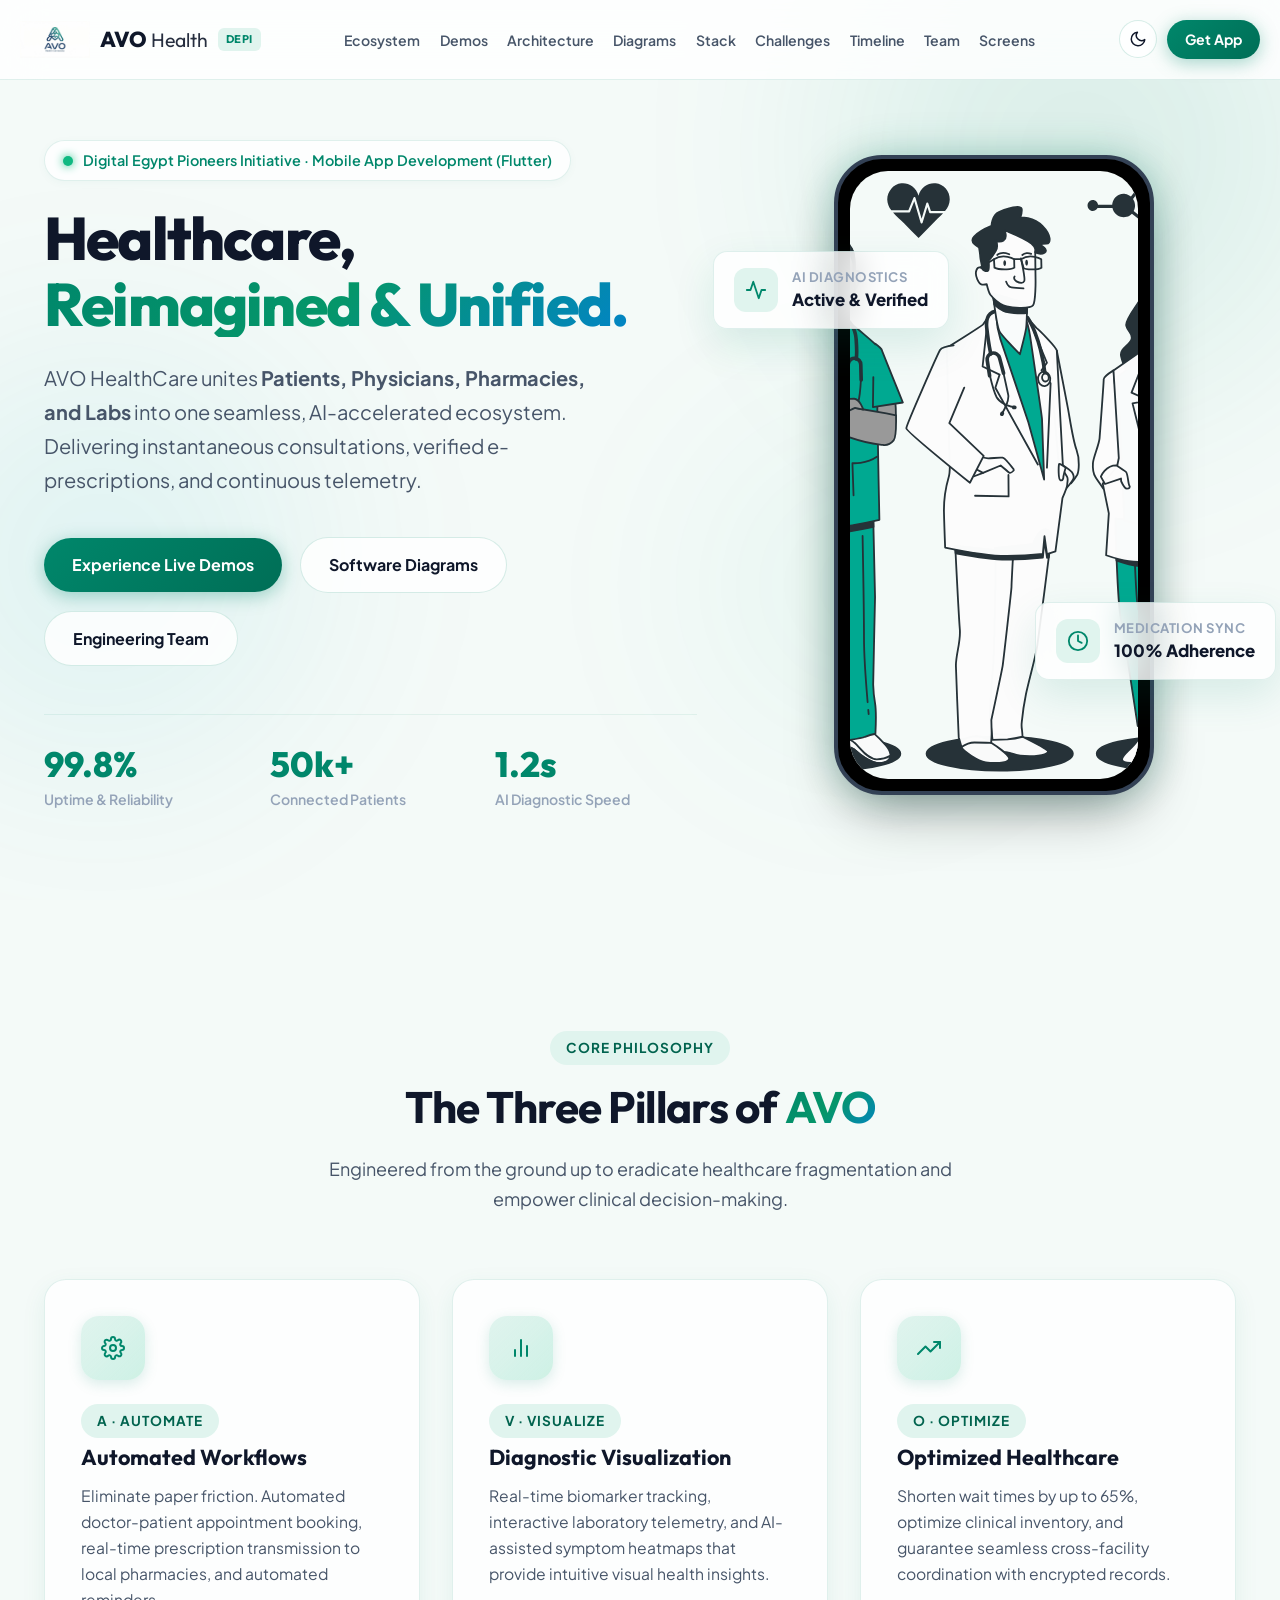
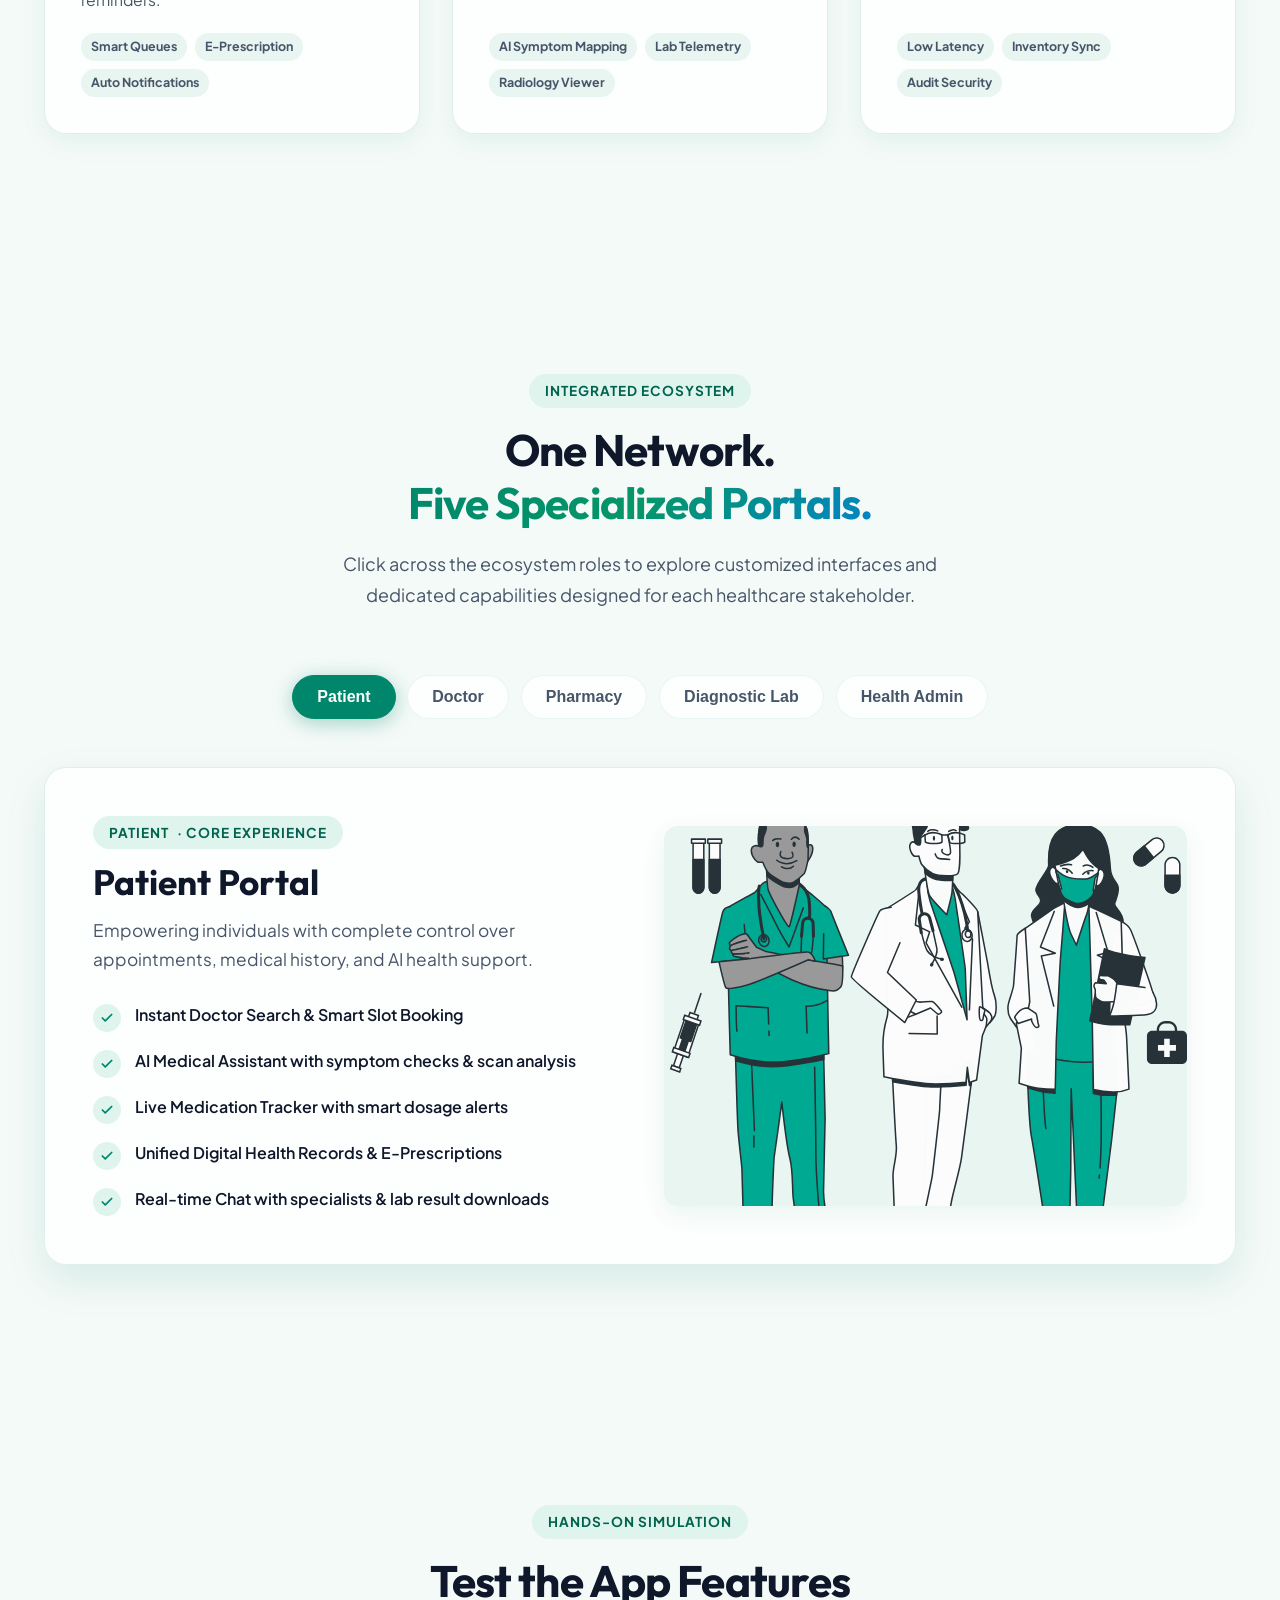
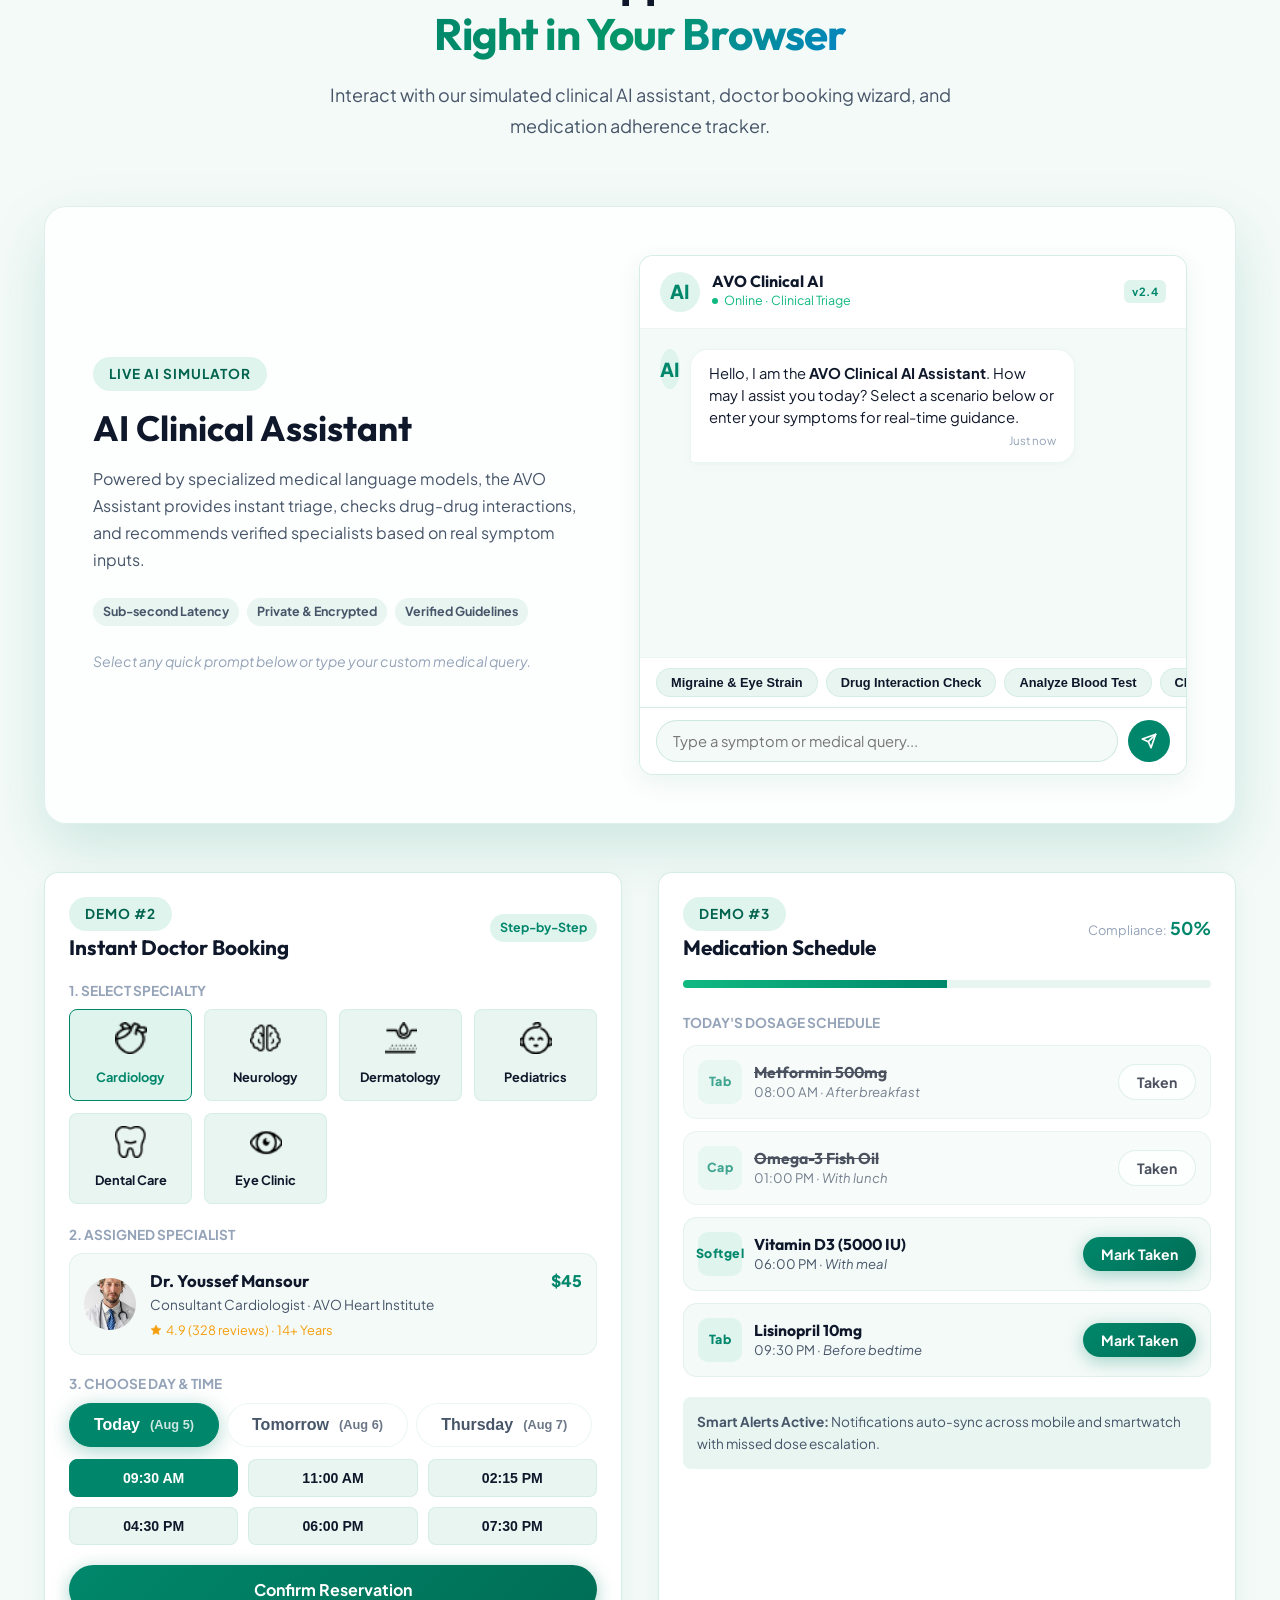
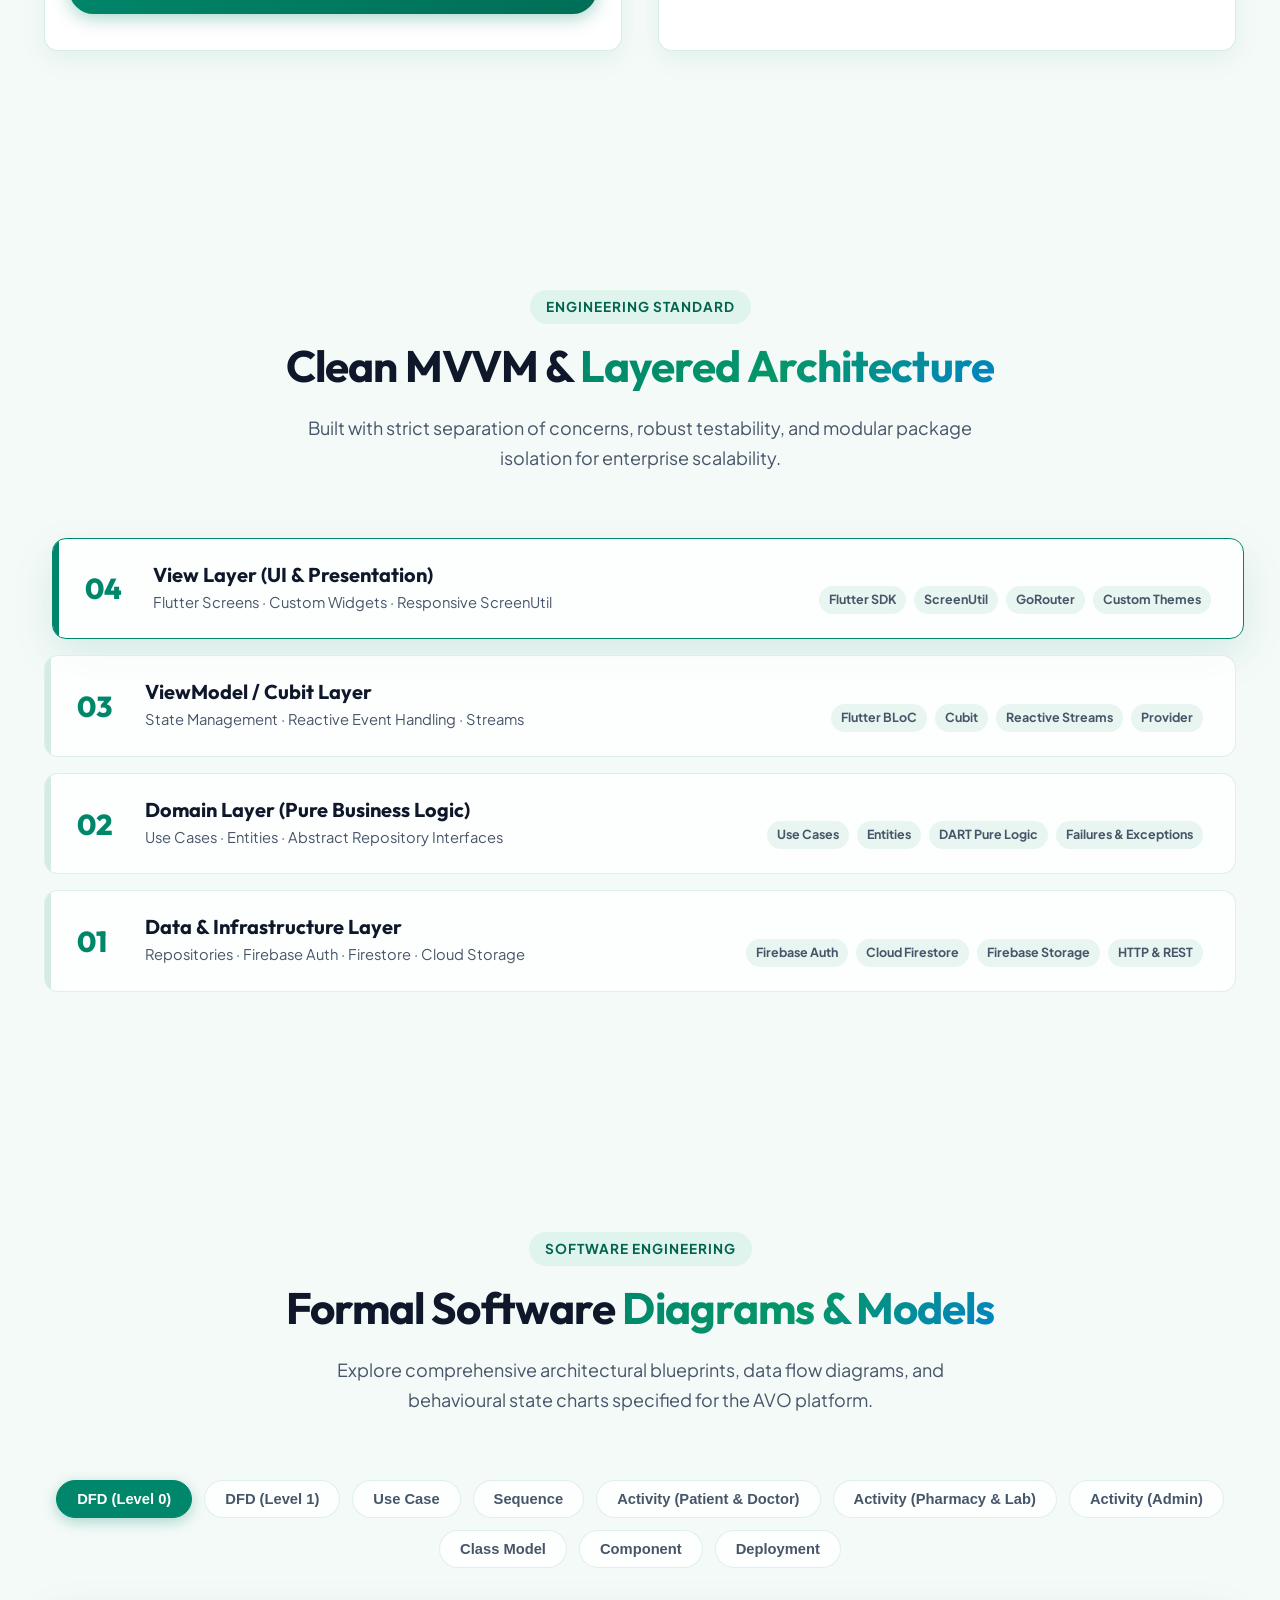
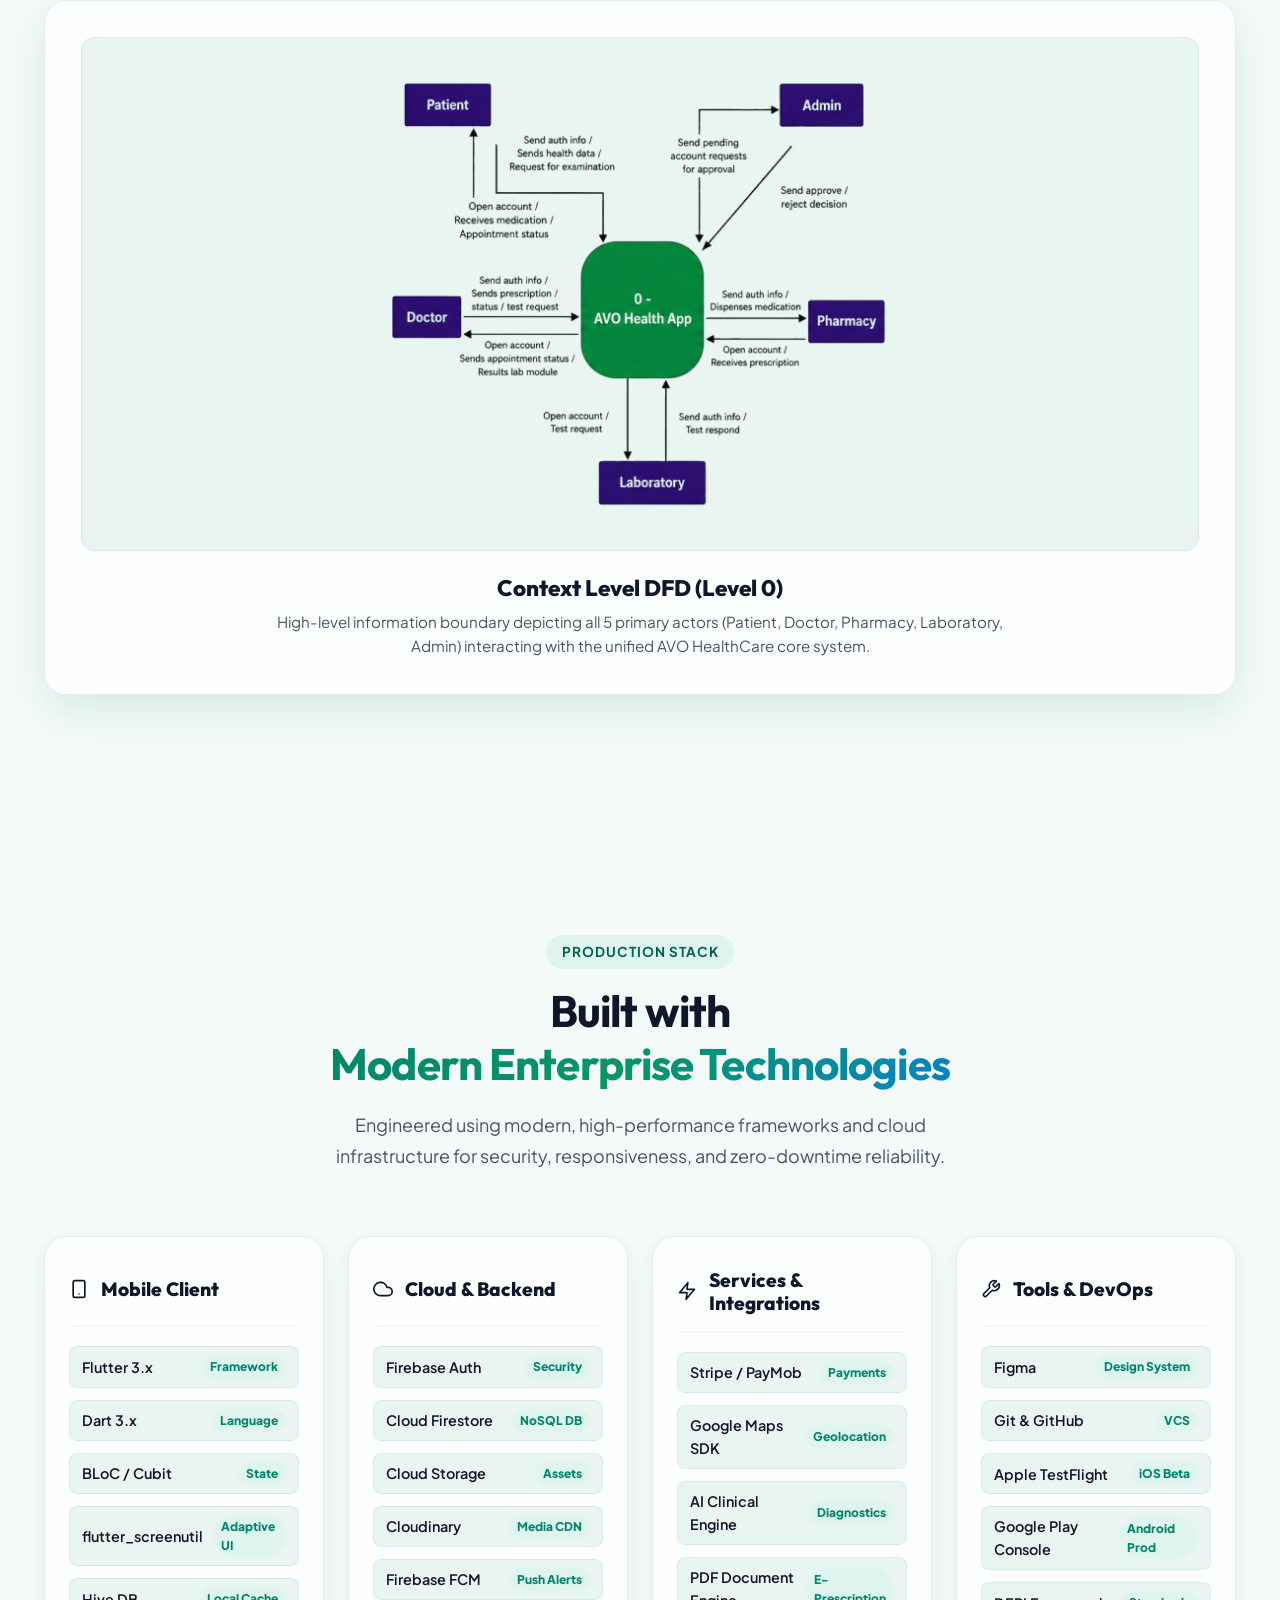
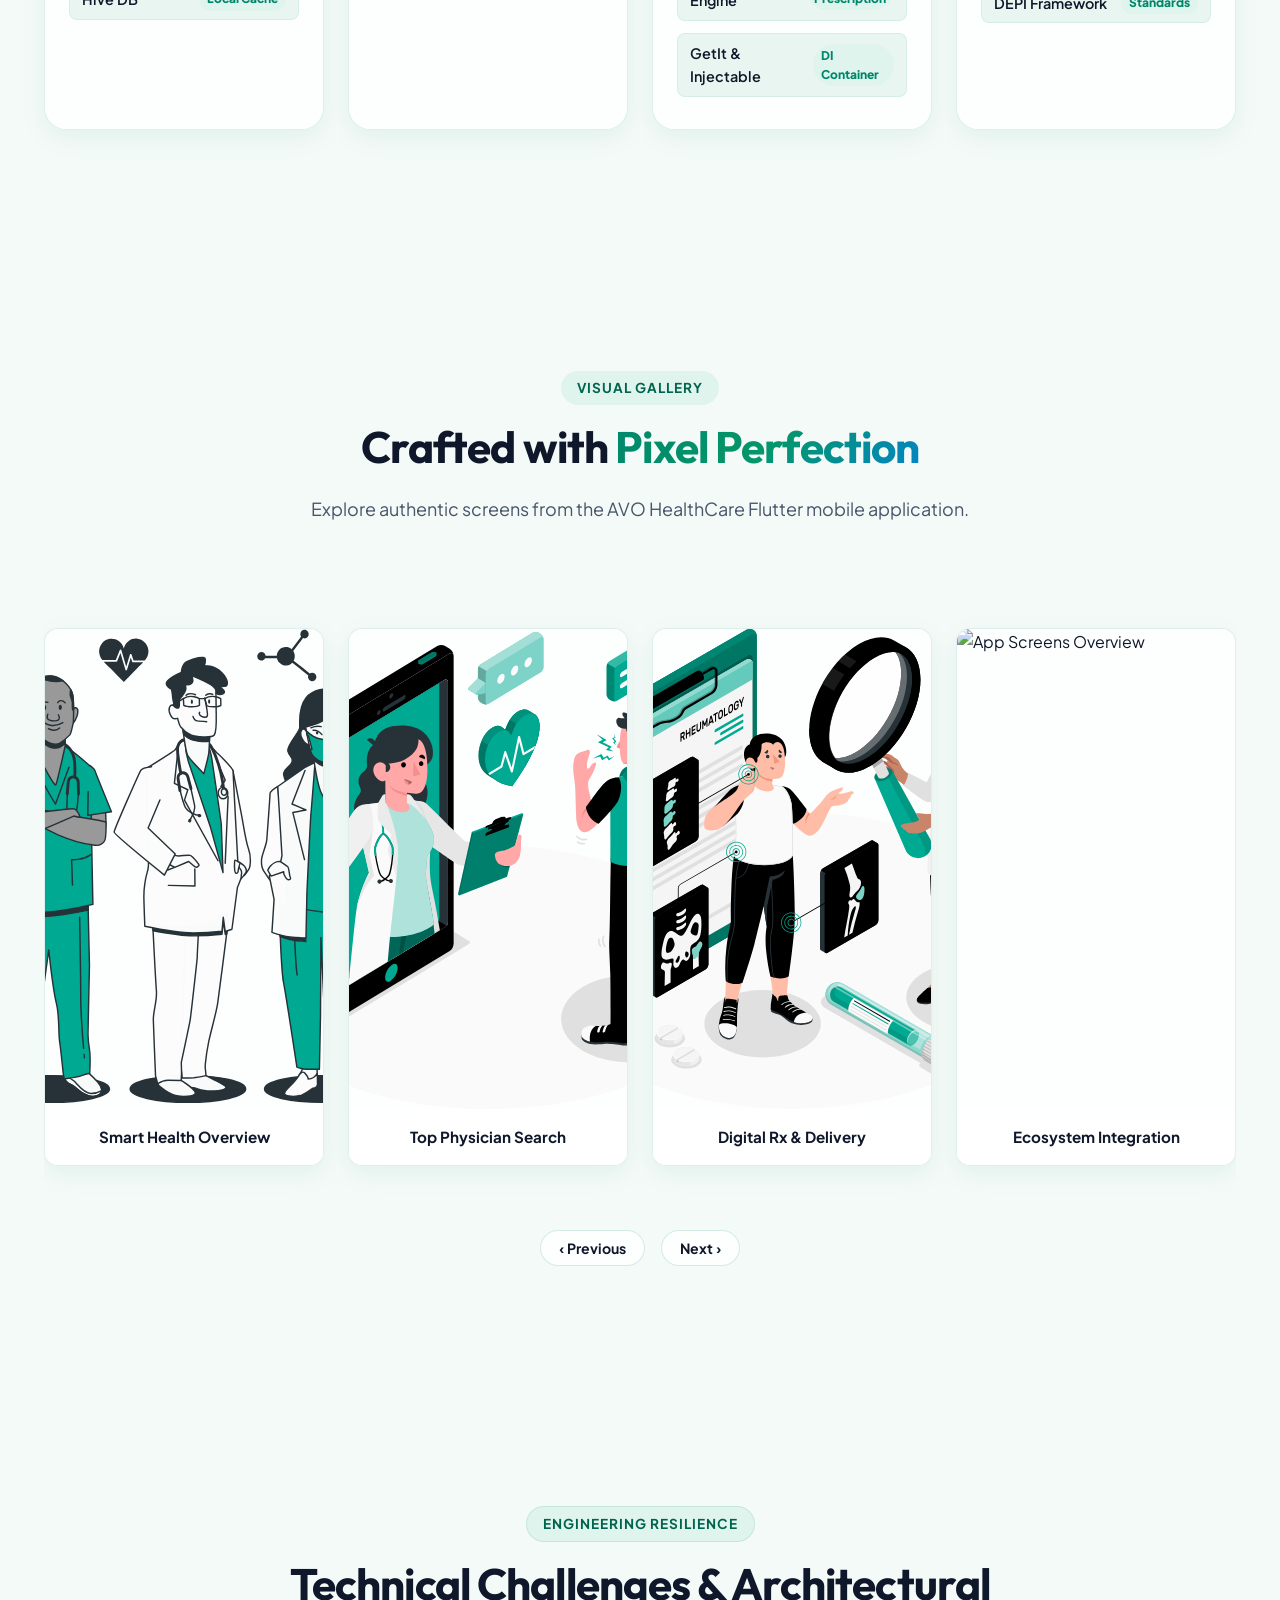
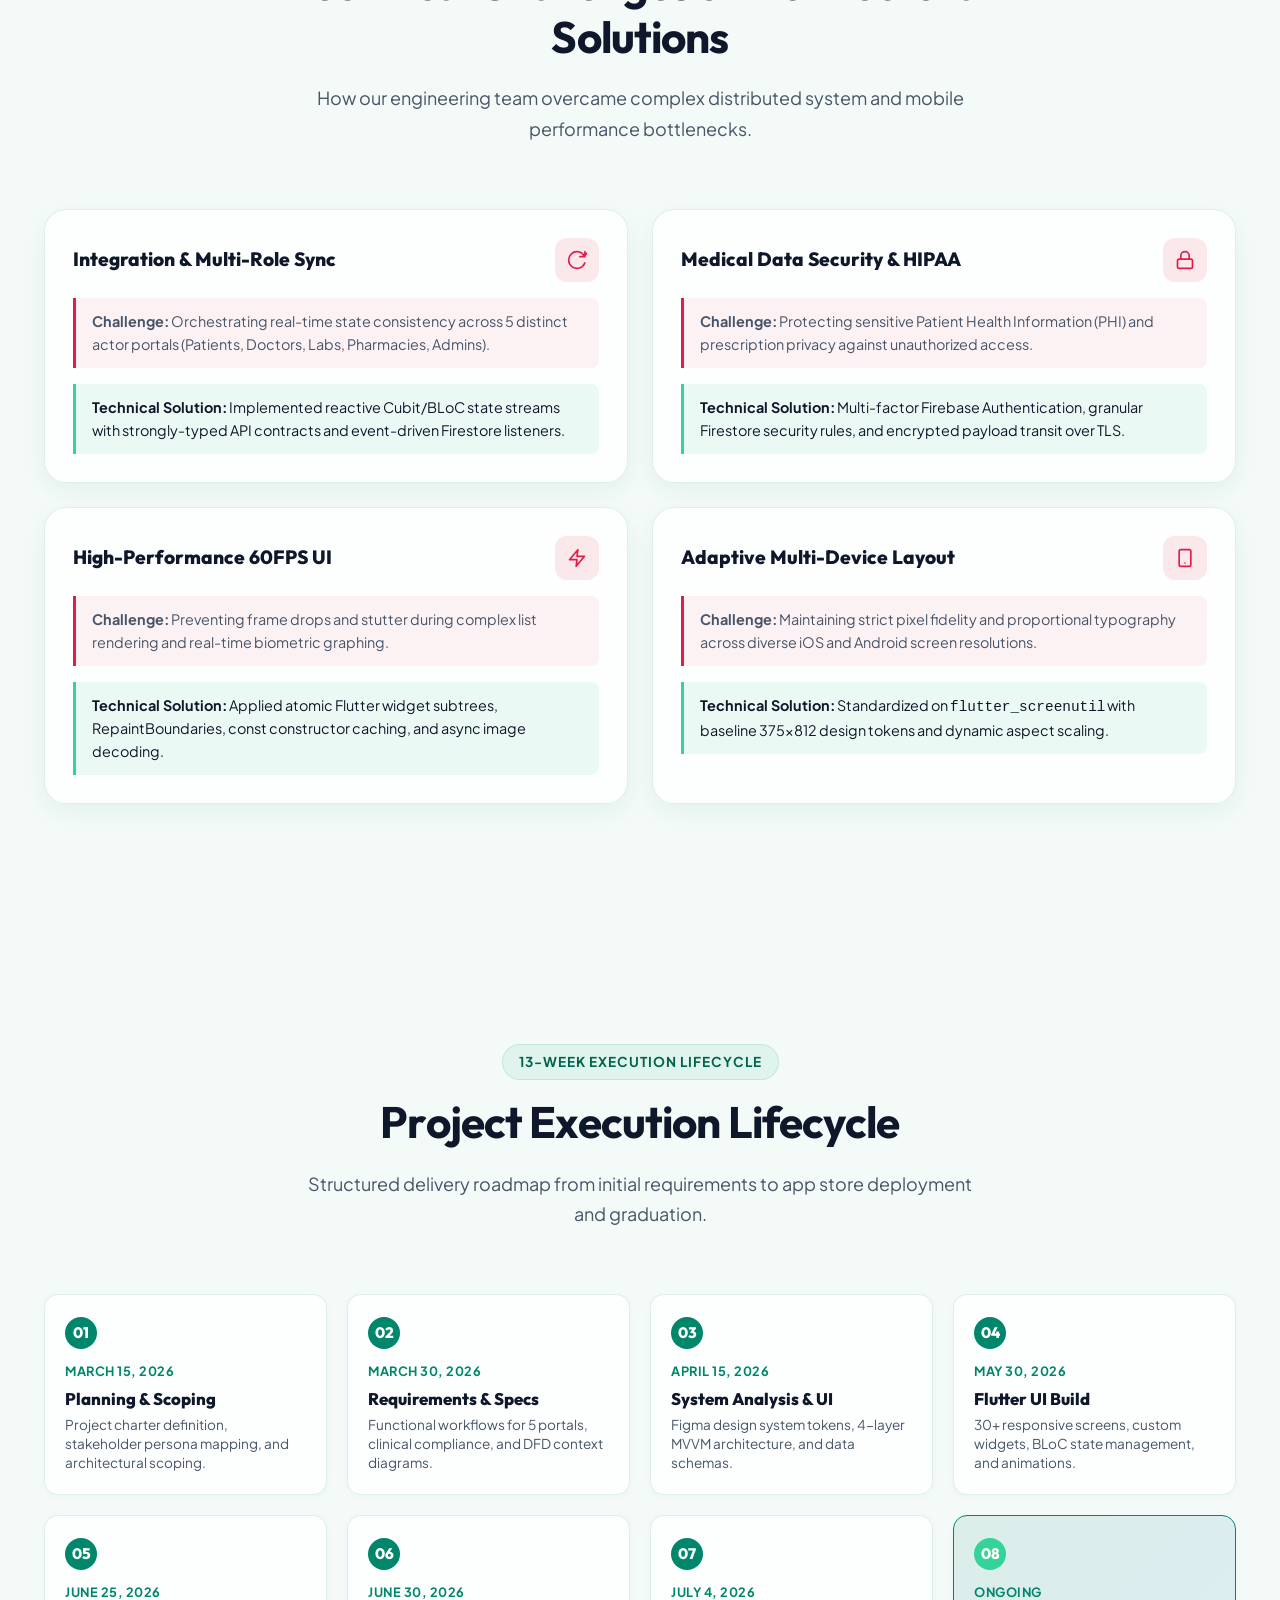
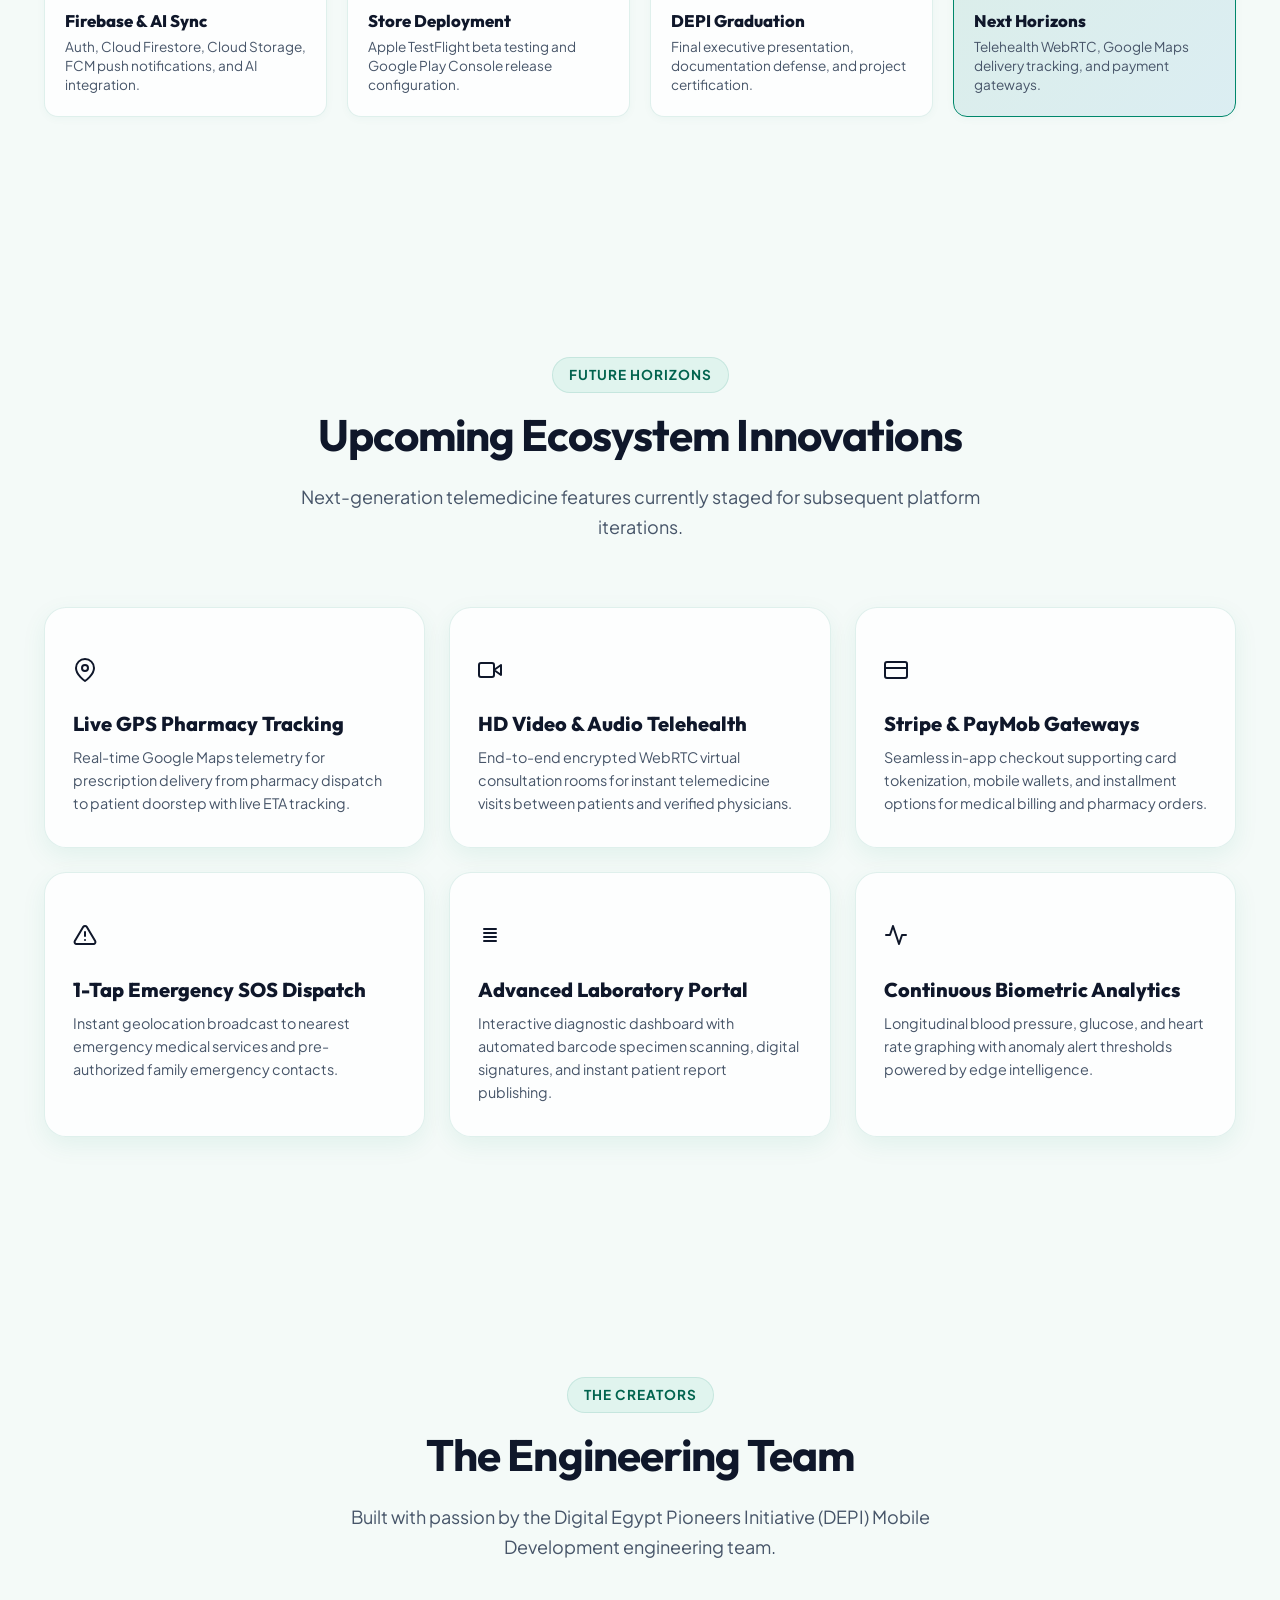
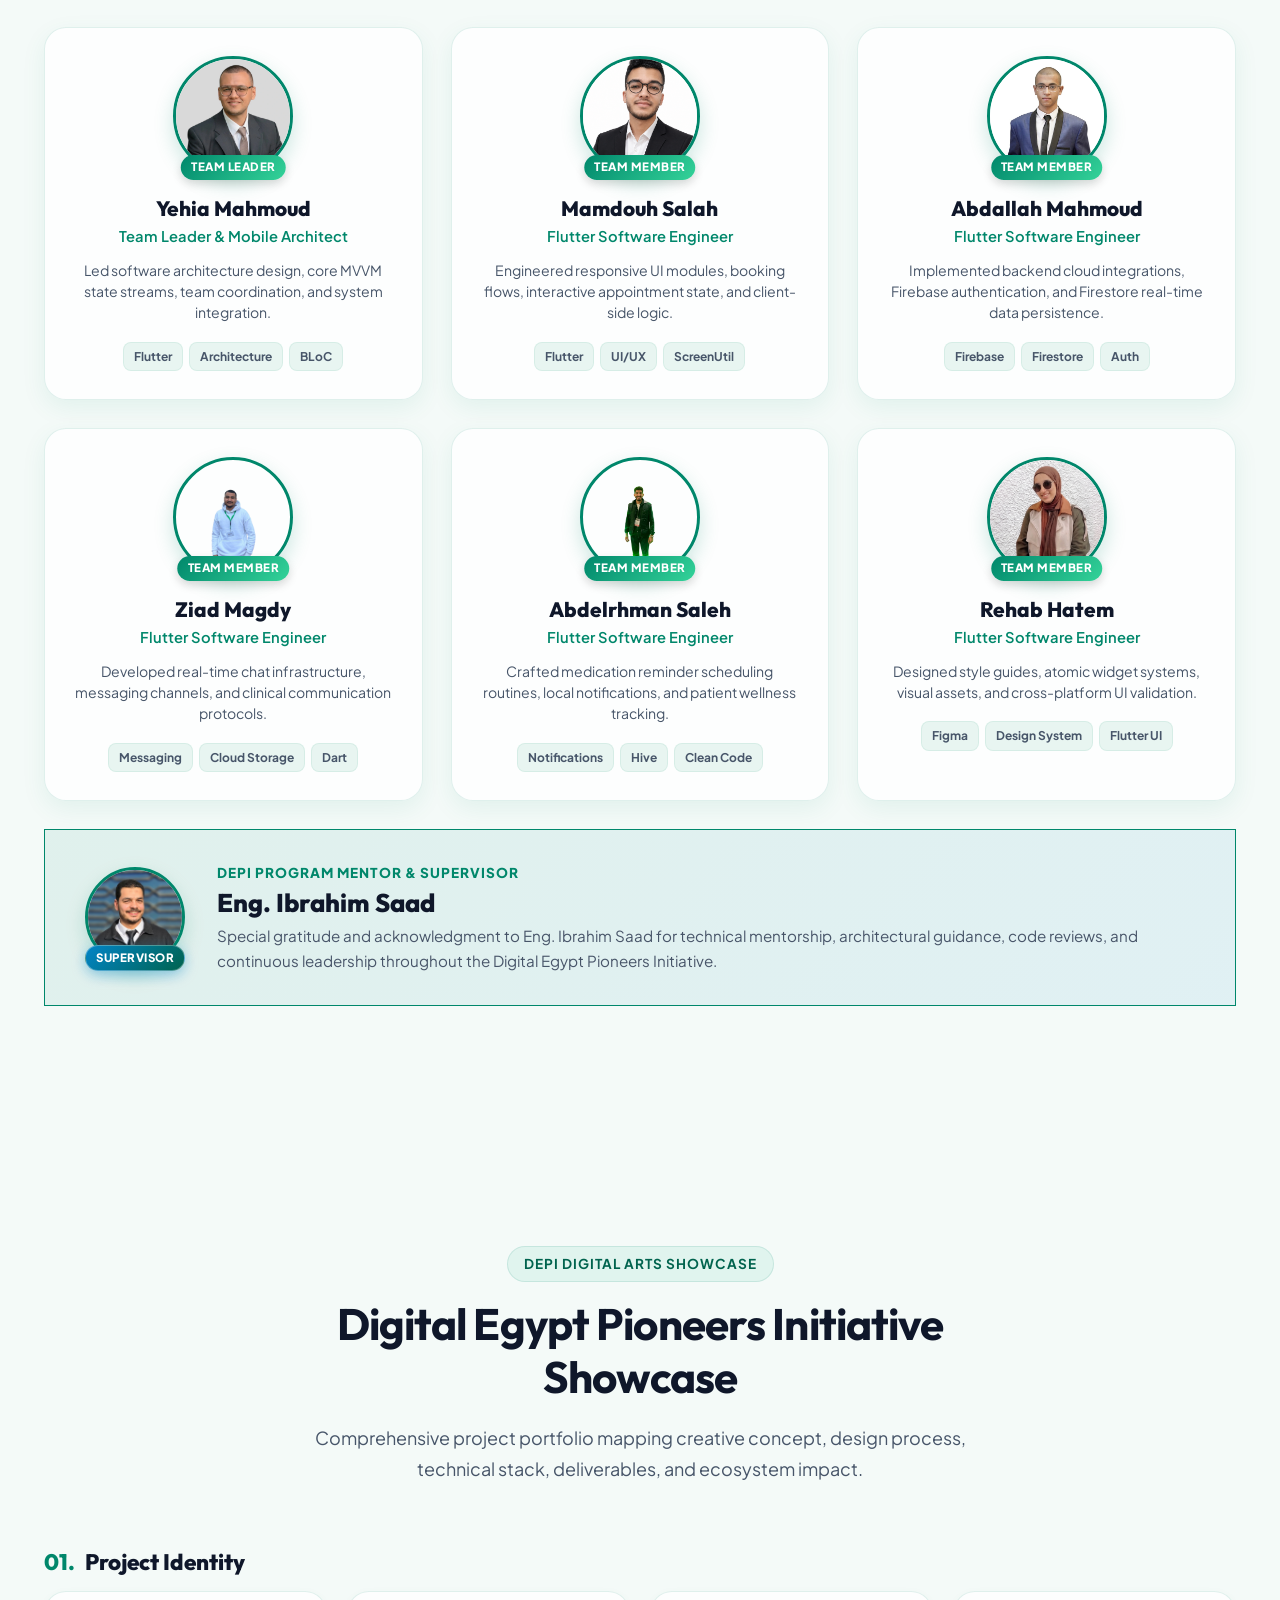
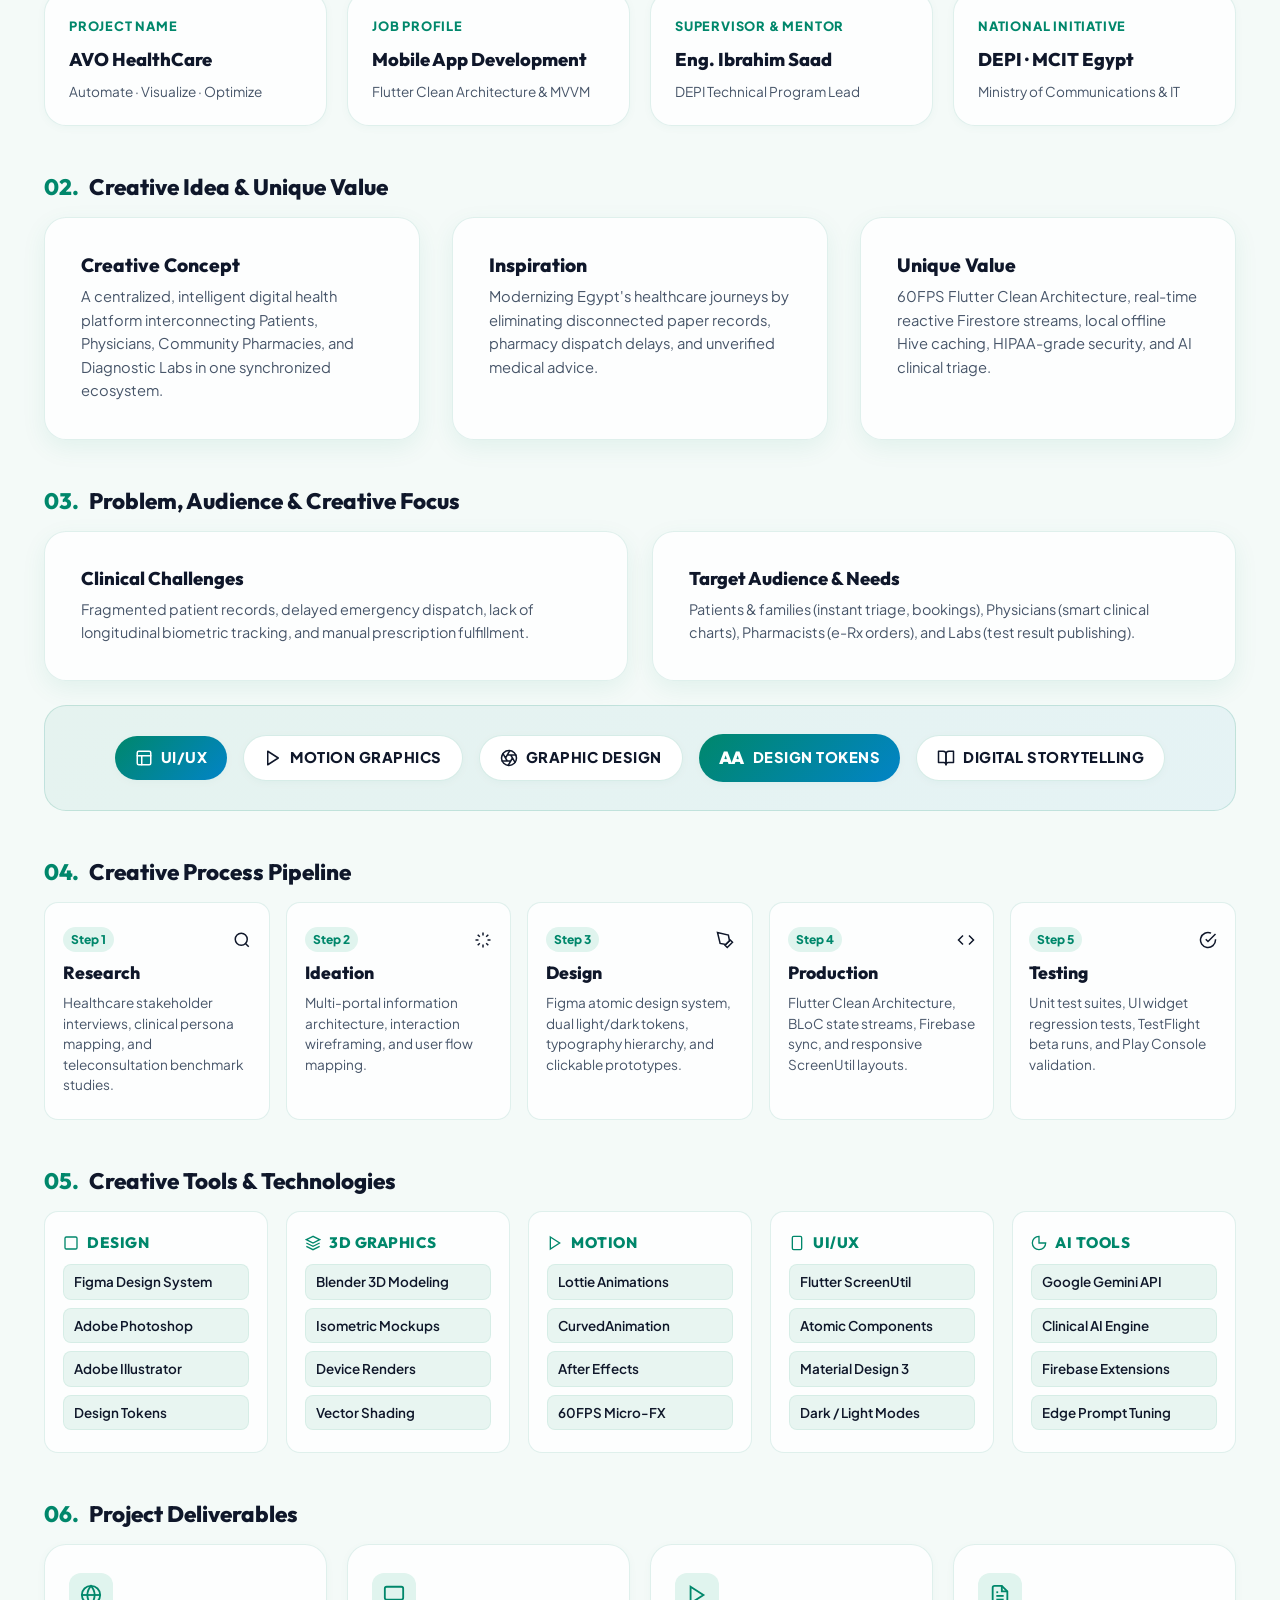
==== avo_website/index.html @ c824003b "feat: add avo_website landing page and showcase" ====
<!DOCTYPE html>
<html lang="en" data-theme="light">
<head>
  <meta charset="UTF-8" />
  <meta name="viewport" content="width=device-width, initial-scale=1.0" />
  <title>AVO HealthCare — Automate · Visualize · Optimize</title>
  <meta name="description" content="AVO HealthCare is an integrated, enterprise-grade healthcare ecosystem connecting patients, doctors, pharmacies, and diagnostic laboratories with AI-assisted clinical workflows." />
  <meta name="keywords" content="AVO HealthCare, Telehealth, Medical AI, Doctor Booking, E-Prescription, Flutter Clean Architecture, DEPI" />
  <meta name="author" content="AVO HealthCare Engineering Team" />
  <meta name="robots" content="index, follow" />
  <meta name="theme-color" content="#00876B" />
  <link rel="canonical" href="https://avo-healthcare.com" />

  <!-- Open Graph Meta Tags -->
  <meta property="og:type" content="website" />
  <meta property="og:site_name" content="AVO HealthCare" />
  <meta property="og:title" content="AVO HealthCare — Automate · Visualize · Optimize" />
  <meta property="og:description" content="Enterprise-grade unified digital health platform uniting patients, doctors, pharmacies, and labs with AI-assisted clinical workflows." />
  <meta property="og:image" content="./assets/imgs/logo/logo.png" />
  <meta property="og:url" content="https://avo-healthcare.com" />

  <!-- Twitter Card Meta Tags -->
  <meta name="twitter:card" content="summary_large_image" />
  <meta name="twitter:title" content="AVO HealthCare — Automate · Visualize · Optimize" />
  <meta name="twitter:description" content="Enterprise-grade unified digital health platform uniting patients, doctors, pharmacies, and labs with AI-assisted clinical workflows." />
  <meta name="twitter:image" content="./assets/imgs/logo/logo.png" />

  <!-- Google Fonts: Plus Jakarta Sans & Outfit -->
  <link rel="preconnect" href="https://fonts.googleapis.com" />
  <link rel="preconnect" href="https://fonts.gstatic.com" crossorigin />
  <link href="https://fonts.googleapis.com/css2?family=Outfit:wght@400;500;600;700;800&family=Plus+Jakarta+Sans:wght@400;500;600;700;800&display=swap" rel="stylesheet" />

  <!-- Favicon -->
  <link rel="icon" type="image/png" href="./assets/imgs/logo/logo.png" />

  <!-- Stylesheets -->
  <link rel="stylesheet" href="./css/main.css" />
  <link rel="stylesheet" href="./css/components.css" />
  <link rel="stylesheet" href="./css/animations.css" />
</head>
<body>

  <!-- JavaScript Disabled Fallback -->
  <noscript>
    <div style="background: #00876B; color: #FFFFFF; text-align: center; padding: 12px 20px; font-weight: 700; font-size: 0.95rem;">
      For full interactive demos and dynamic architectural views, please enable JavaScript in your browser.
    </div>
  </noscript>

  <!-- Ambient Glowing Background Orbs -->
  <div class="ambient-glow-wrapper">
    <div class="ambient-orb orb-1"></div>
    <div class="ambient-orb orb-2"></div>
    <div class="ambient-orb orb-3"></div>
  </div>

  <!-- Navigation Bar -->
  <header class="navbar">
    <div class="container nav-container">
      <a href="#hero" class="nav-brand">
        <img src="./assets/imgs/logo/logo.png" alt="AVO HealthCare Logo" class="brand-logo" />
        <span>AVO <span style="font-weight: 400; font-size: 0.9em; opacity: 0.9;">Health</span></span>
        <span class="brand-badge">DEPI</span>
      </a>

      <nav>
        <ul class="nav-links">
          <li><a href="#ecosystem" class="nav-link">Ecosystem</a></li>
          <li><a href="#demos" class="nav-link">Demos</a></li>
          <li><a href="#architecture" class="nav-link">Architecture</a></li>
          <li><a href="#diagrams" class="nav-link">Diagrams</a></li>
          <li><a href="#tech-stack" class="nav-link">Stack</a></li>
          <li><a href="#challenges" class="nav-link">Challenges</a></li>
          <li><a href="#timeline" class="nav-link">Timeline</a></li>
          <li><a href="#team" class="nav-link">Team</a></li>
          <li><a href="#screens" class="nav-link">Screens</a></li>
        </ul>
      </nav>

      <div class="nav-actions">
        <button id="theme-toggle-btn" class="theme-toggle-btn" aria-label="Toggle dark/light mode">
          <svg width="18" height="18" viewBox="0 0 24 24" fill="none" stroke="currentColor" stroke-width="2" stroke-linecap="round" stroke-linejoin="round"><path d="M21 12.79A9 9 0 1 1 11.21 3 7 7 0 0 0 21 12.79z"></path></svg>
        </button>
        <a href="#download" class="btn btn-primary btn-sm">Get App</a>
        <button id="mobile-menu-toggle" class="mobile-menu-toggle" aria-label="Open mobile navigation">
          <svg width="22" height="22" viewBox="0 0 24 24" fill="none" stroke="currentColor" stroke-width="2" stroke-linecap="round" stroke-linejoin="round"><line x1="3" y1="12" x2="21" y2="12"></line><line x1="3" y1="6" x2="21" y2="6"></line><line x1="3" y1="18" x2="21" y2="18"></line></svg>
        </button>
      </div>
    </div>

    <!-- Mobile Nav Drawer -->
    <div id="mobile-nav-drawer" class="mobile-nav-drawer">
      <a href="#hero" class="nav-link mobile-nav-link">Home</a>
      <a href="#pillars" class="nav-link mobile-nav-link">Pillars</a>
      <a href="#ecosystem" class="nav-link mobile-nav-link">Ecosystem</a>
      <a href="#demos" class="nav-link mobile-nav-link">Live Demos</a>
      <a href="#architecture" class="nav-link mobile-nav-link">Architecture</a>
      <a href="#diagrams" class="nav-link mobile-nav-link">Software Diagrams</a>
      <a href="#tech-stack" class="nav-link mobile-nav-link">Technology Stack</a>
      <a href="#challenges" class="nav-link mobile-nav-link">Challenges</a>
      <a href="#timeline" class="nav-link mobile-nav-link">Timeline</a>
      <a href="#future" class="nav-link mobile-nav-link">Future Horizons</a>
      <a href="#team" class="nav-link mobile-nav-link">Engineering Team</a>
      <a href="#showcase" class="nav-link mobile-nav-link">DEPI Showcase</a>
      <a href="#screens" class="nav-link mobile-nav-link">App Screens</a>
      <a href="#download" class="nav-link mobile-nav-link">Download App</a>
    </div>
  </header>

  <main>
    <!-- Hero Section -->
    <section id="hero" class="hero-section">
      <div class="container">
        <div class="hero-grid">
          
          <div class="hero-content reveal-on-scroll">
            <div class="hero-pill">
              <span class="pulse-dot"></span>
              <span>Digital Egypt Pioneers Initiative · Mobile App Development (Flutter)</span>
            </div>

            <h1 class="hero-title">
              Healthcare, <br />
              <span class="gradient-text">Reimagined & Unified.</span>
            </h1>

            <p class="hero-subtitle">
              AVO HealthCare unites <strong>Patients, Physicians, Pharmacies, and Labs</strong> into one seamless, AI-accelerated ecosystem. Delivering instantaneous consultations, verified e-prescriptions, and continuous telemetry.
            </p>

            <div class="hero-cta-group">
              <a href="#demos" class="btn btn-primary">
                <span>Experience Live Demos</span>
              </a>
              <a href="#diagrams" class="btn btn-secondary">
                <span>Software Diagrams</span>
              </a>
              <a href="#team" class="btn btn-secondary">
                <span>Engineering Team</span>
              </a>
            </div>

            <div class="hero-stats">
              <div class="stat-item">
                <h4 data-counter data-target="99.8" data-suffix="%">0%</h4>
                <p>Uptime & Reliability</p>
              </div>
              <div class="stat-item">
                <h4 data-counter data-target="50" data-suffix="k+">0</h4>
                <p>Connected Patients</p>
              </div>
              <div class="stat-item">
                <h4 data-counter data-target="1.2" data-suffix="s">0s</h4>
                <p>AI Diagnostic Speed</p>
              </div>
            </div>
          </div>

          <div class="hero-visual reveal-on-scroll">
            <!-- Floating Live Badge 1 -->
            <div class="floating-badge badge-top-left" data-tilt>
              <div class="badge-icon">
                <svg width="22" height="22" viewBox="0 0 24 24" fill="none" stroke="currentColor" stroke-width="2" stroke-linecap="round" stroke-linejoin="round"><path d="M22 12h-4l-3 9L9 3l-3 9H2"></path></svg>
              </div>
              <div>
                <div class="badge-title">AI Diagnostics</div>
                <div class="badge-value">Active & Verified</div>
              </div>
            </div>

            <!-- 3D Mobile Phone Mockup -->
            <div class="phone-mockup-wrapper" data-tilt data-tilt-max="14">
              <div class="phone-screen">
                <img src="./assets/imgs/onboard/onboard1.svg" alt="AVO Health App Interface" />
              </div>
            </div>

            <!-- Floating Live Badge 2 -->
            <div class="floating-badge badge-bottom-right" data-tilt>
              <div class="badge-icon">
                <svg width="22" height="22" viewBox="0 0 24 24" fill="none" stroke="currentColor" stroke-width="2" stroke-linecap="round" stroke-linejoin="round"><circle cx="12" cy="12" r="10"></circle><polyline points="12 6 12 12 16 14"></polyline></svg>
              </div>
              <div>
                <div class="badge-title">Medication Sync</div>
                <div class="badge-value">100% Adherence</div>
              </div>
            </div>
          </div>

        </div>
      </div>
    </section>

    <!-- 3 Core Pillars Section -->
    <section id="pillars" class="reveal-on-scroll">
      <div class="container">
        <div class="section-header">
          <span class="section-tag">Core Philosophy</span>
          <h2 class="section-title">The Three Pillars of <span class="gradient-text">AVO</span></h2>
          <p class="section-description">
            Engineered from the ground up to eradicate healthcare fragmentation and empower clinical decision-making.
          </p>
        </div>

        <div class="features-grid">
          <!-- Pillar A -->
          <div class="feature-card" data-tilt data-stagger>
            <div class="feature-icon-wrapper">
              <svg width="24" height="24" viewBox="0 0 24 24" fill="none" stroke="currentColor" stroke-width="2" stroke-linecap="round" stroke-linejoin="round"><circle cx="12" cy="12" r="3"></circle><path d="M19.4 15a1.65 1.65 0 0 0 .33 1.82l.06.06a2 2 0 0 1 0 2.83 2 2 0 0 1-2.83 0l-.06-.06a1.65 1.65 0 0 0-1.82-.33 1.65 1.65 0 0 0-1 1.51V21a2 2 0 0 1-2 2 2 2 0 0 1-2-2v-.09A1.65 1.65 0 0 0 9 19.4a1.65 1.65 0 0 0-1.82.33l-.06.06a2 2 0 0 1-2.83 0 2 2 0 0 1 0-2.83l.06-.06a1.65 1.65 0 0 0 .33-1.82 1.65 1.65 0 0 0-1.51-1H3a2 2 0 0 1-2-2 2 2 0 0 1 2-2h.09A1.65 1.65 0 0 0 4.6 9a1.65 1.65 0 0 0-.33-1.82l-.06-.06a2 2 0 0 1 0-2.83 2 2 0 0 1 2.83 0l.06.06a1.65 1.65 0 0 0 1.82.33H9a1.65 1.65 0 0 0 1-1.51V3a2 2 0 0 1 2-2 2 2 0 0 1 2 2v.09a1.65 1.65 0 0 0 1 1.51 1.65 1.65 0 0 0 1.82-.33l.06-.06a2 2 0 0 1 2.83 0 2 2 0 0 1 0 2.83l-.06.06a1.65 1.65 0 0 0-.33 1.82V9a1.65 1.65 0 0 0 1.51 1H21a2 2 0 0 1 2 2 2 2 0 0 1-2 2h-.09a1.65 1.65 0 0 0-1.51 1z"></path></svg>
            </div>
            <div class="section-tag" style="width: fit-content; margin-bottom: 8px;">A · AUTOMATE</div>
            <h3 class="feature-title">Automated Workflows</h3>
            <p class="feature-desc">
              Eliminate paper friction. Automated doctor-patient appointment booking, real-time prescription transmission to local pharmacies, and automated reminders.
            </p>
            <div class="feature-badge-row">
              <span class="mini-badge">Smart Queues</span>
              <span class="mini-badge">E-Prescription</span>
              <span class="mini-badge">Auto Notifications</span>
            </div>
          </div>

          <!-- Pillar V -->
          <div class="feature-card" data-tilt data-stagger>
            <div class="feature-icon-wrapper">
              <svg width="24" height="24" viewBox="0 0 24 24" fill="none" stroke="currentColor" stroke-width="2" stroke-linecap="round" stroke-linejoin="round"><line x1="18" y1="20" x2="18" y2="10"></line><line x1="12" y1="20" x2="12" y2="4"></line><line x1="6" y1="20" x2="6" y2="14"></line></svg>
            </div>
            <div class="section-tag" style="width: fit-content; margin-bottom: 8px;">V · VISUALIZE</div>
            <h3 class="feature-title">Diagnostic Visualization</h3>
            <p class="feature-desc">
              Real-time biomarker tracking, interactive laboratory telemetry, and AI-assisted symptom heatmaps that provide intuitive visual health insights.
            </p>
            <div class="feature-badge-row">
              <span class="mini-badge">AI Symptom Mapping</span>
              <span class="mini-badge">Lab Telemetry</span>
              <span class="mini-badge">Radiology Viewer</span>
            </div>
          </div>

          <!-- Pillar O -->
          <div class="feature-card" data-tilt data-stagger>
            <div class="feature-icon-wrapper">
              <svg width="24" height="24" viewBox="0 0 24 24" fill="none" stroke="currentColor" stroke-width="2" stroke-linecap="round" stroke-linejoin="round"><polyline points="23 6 13.5 15.5 8.5 10.5 1 18"></polyline><polyline points="17 6 23 6 23 12"></polyline></svg>
            </div>
            <div class="section-tag" style="width: fit-content; margin-bottom: 8px;">O · OPTIMIZE</div>
            <h3 class="feature-title">Optimized Healthcare</h3>
            <p class="feature-desc">
              Shorten wait times by up to 65%, optimize clinical inventory, and guarantee seamless cross-facility coordination with encrypted records.
            </p>
            <div class="feature-badge-row">
              <span class="mini-badge">Low Latency</span>
              <span class="mini-badge">Inventory Sync</span>
              <span class="mini-badge">Audit Security</span>
            </div>
          </div>
        </div>
      </div>
    </section>

    <!-- 5 Roles Ecosystem Section -->
    <section id="ecosystem" class="reveal-on-scroll">
      <div class="container">
        <div class="section-header">
          <span class="section-tag">Integrated Ecosystem</span>
          <h2 class="section-title">One Network. <span class="gradient-text">Five Specialized Portals.</span></h2>
          <p class="section-description">
            Click across the ecosystem roles to explore customized interfaces and dedicated capabilities designed for each healthcare stakeholder.
          </p>
        </div>

        <div class="role-tabs-wrapper">
          <button class="role-tab-btn active" data-role="patient">
            <span>Patient</span>
          </button>
          <button class="role-tab-btn" data-role="doctor">
            <span>Doctor</span>
          </button>
          <button class="role-tab-btn" data-role="pharmacy">
            <span>Pharmacy</span>
          </button>
          <button class="role-tab-btn" data-role="laboratory">
            <span>Diagnostic Lab</span>
          </button>
          <button class="role-tab-btn" data-role="admin">
            <span>Health Admin</span>
          </button>
        </div>

        <!-- Dynamic Ecosystem Card injected by EcosystemView.js -->
        <div id="ecosystem-card-container" class="ecosystem-card">
          <!-- Loaded via MVVM View -->
        </div>
      </div>
    </section>

    <!-- Live Interactive Demos Section -->
    <section id="demos" class="reveal-on-scroll">
      <div class="container">
        <div class="section-header">
          <span class="section-tag">Hands-On Simulation</span>
          <h2 class="section-title">Test the App Features <span class="gradient-text">Right in Your Browser</span></h2>
          <p class="section-description">
            Interact with our simulated clinical AI assistant, doctor booking wizard, and medication adherence tracker.
          </p>
        </div>

        <!-- Demo 1: AI Assistant Playground -->
        <div class="demo-showcase-container">
          <div>
            <div class="section-tag">Live AI Simulator</div>
            <h3 style="font-size: 2.2rem; margin-bottom: 16px;">AI Clinical Assistant</h3>
            <p style="color: var(--text-secondary); margin-bottom: 24px; line-height: 1.7;">
              Powered by specialized medical language models, the AVO Assistant provides instant triage, checks drug-drug interactions, and recommends verified specialists based on real symptom inputs.
            </p>
            <div class="feature-badge-row" style="margin-bottom: 24px;">
              <span class="mini-badge">Sub-second Latency</span>
              <span class="mini-badge">Private & Encrypted</span>
              <span class="mini-badge">Verified Guidelines</span>
            </div>
            <p style="font-size: 0.88rem; color: var(--text-muted);">
              <em>Select any quick prompt below or type your custom medical query.</em>
            </p>
          </div>

          <div class="chat-widget" data-tilt data-tilt-max="6">
            <div class="chat-header">
              <div class="chat-bot-info">
                <div class="chat-avatar">AI</div>
                <div class="chat-title-text">
                  <h4>AVO Clinical AI</h4>
                  <span class="chat-status">Online · Clinical Triage</span>
                </div>
              </div>
              <span class="brand-badge">v2.4</span>
            </div>

            <div id="chat-body" class="chat-body">
              <!-- Chat messages rendered by ChatView.js -->
            </div>

            <div id="chat-quick-prompts" class="chat-quick-prompts">
              <!-- Prompt chips rendered by ChatView.js -->
            </div>

            <div class="chat-footer">
              <input id="chat-input" type="text" class="chat-input" placeholder="Type a symptom or medical query..." />
              <button id="chat-send-btn" class="chat-send-btn" aria-label="Send message">
                <svg width="16" height="16" viewBox="0 0 24 24" fill="none" stroke="currentColor" stroke-width="2.5" stroke-linecap="round" stroke-linejoin="round"><line x1="22" y1="2" x2="11" y2="13"></line><polygon points="22 2 15 22 11 13 2 9 22 2"></polygon></svg>
              </button>
            </div>
          </div>
        </div>

        <!-- Demo 2 & 3: Smart Doctor Booking & Medication Tracker -->
        <div style="display: grid; grid-template-columns: repeat(auto-fit, minmax(360px, 1fr)); gap: 36px; margin-top: 48px;">
          
          <!-- Booking Demo Card -->
          <div class="booking-widget reveal-on-scroll" data-tilt data-tilt-max="6">
            <div class="booking-step-header">
              <div>
                <span class="section-tag" style="margin-bottom: 4px;">Demo #2</span>
                <h4 style="font-size: 1.3rem;">Instant Doctor Booking</h4>
              </div>
              <span class="mini-badge" style="background: var(--primary-light); color: var(--primary);">Step-by-Step</span>
            </div>

            <div style="font-size: 0.85rem; font-weight: 700; color: var(--text-muted); margin-bottom: 8px;">1. SELECT SPECIALTY</div>
            <div id="booking-specialties" class="specialty-pills"></div>

            <div style="font-size: 0.85rem; font-weight: 700; color: var(--text-muted); margin-bottom: 8px;">2. ASSIGNED SPECIALIST</div>
            <div id="booking-doctor-card"></div>

            <div style="font-size: 0.85rem; font-weight: 700; color: var(--text-muted); margin-bottom: 8px;">3. CHOOSE DAY & TIME</div>
            <div id="booking-days" style="display: flex; gap: 8px; margin-bottom: 12px;"></div>
            <div id="booking-slots" class="time-slots-grid"></div>

            <button id="booking-confirm-btn" class="btn btn-primary" style="width: 100%; margin-bottom: 12px;">
              Confirm Reservation
            </button>

            <div id="booking-result-box"></div>
          </div>

          <!-- Medication Reminder Demo Card -->
          <div class="booking-widget reveal-on-scroll" data-tilt data-tilt-max="6">
            <div class="booking-step-header">
              <div>
                <span class="section-tag" style="margin-bottom: 4px;">Demo #3</span>
                <h4 style="font-size: 1.3rem;">Medication Schedule</h4>
              </div>
              <div style="text-align: right;">
                <span style="font-size: 0.8rem; color: var(--text-muted);">Compliance:</span>
                <strong id="adherence-percentage-text" style="color: var(--primary); font-size: 1.1rem;">50%</strong>
              </div>
            </div>

            <!-- Adherence Progress Bar -->
            <div style="width: 100%; height: 8px; background: var(--bg-subtle); border-radius: var(--radius-full); overflow: hidden; margin-bottom: 24px;">
              <div id="adherence-progress-bar" style="height: 100%; width: 50%; background: linear-gradient(90deg, var(--secondary), var(--primary)); transition: width 0.4s ease;"></div>
            </div>

            <div style="font-size: 0.85rem; font-weight: 700; color: var(--text-muted); margin-bottom: 12px;">TODAY'S DOSAGE SCHEDULE</div>
            <div id="reminder-timeline-list">
              <!-- Medication rows rendered by ReminderView.js -->
            </div>

            <div style="margin-top: 20px; padding: 14px; background: var(--bg-subtle); border-radius: var(--radius-sm); font-size: 0.85rem; color: var(--text-secondary);">
              <strong>Smart Alerts Active:</strong> Notifications auto-sync across mobile and smartwatch with missed dose escalation.
            </div>
          </div>

        </div>

      </div>
    </section>

    <!-- Clean Architecture Explorer -->
    <section id="architecture" class="reveal-on-scroll">
      <div class="container">
        <div class="section-header">
          <span class="section-tag">Engineering Standard</span>
          <h2 class="section-title">Clean MVVM & <span class="gradient-text">Layered Architecture</span></h2>
          <p class="section-description">
            Built with strict separation of concerns, robust testability, and modular package isolation for enterprise scalability.
          </p>
        </div>

        <div id="architecture-layers-container" class="architecture-layers-stack">
          <!-- Architecture layers rendered by ArchitectureView.js -->
        </div>
      </div>
    </section>

    <!-- Software Engineering Diagrams (From Presentation Slides 10 - 16) -->
    <section id="diagrams" class="reveal-on-scroll">
      <div class="container">
        <div class="section-header">
          <span class="section-tag">Software Engineering</span>
          <h2 class="section-title">Formal Software <span class="gradient-text">Diagrams & Models</span></h2>
          <p class="section-description">
            Explore comprehensive architectural blueprints, data flow diagrams, and behavioural state charts specified for the AVO platform.
          </p>
        </div>

        <div class="diagrams-container">
          <div class="diagrams-nav-tabs">
            <button class="diagram-tab-btn active" data-diagram-tab="dfd0">DFD (Level 0)</button>
            <button class="diagram-tab-btn" data-diagram-tab="dfd1">DFD (Level 1)</button>
            <button class="diagram-tab-btn" data-diagram-tab="usecase">Use Case</button>
            <button class="diagram-tab-btn" data-diagram-tab="sequence">Sequence</button>
            <button class="diagram-tab-btn" data-diagram-tab="activity_patient">Activity (Patient & Doctor)</button>
            <button class="diagram-tab-btn" data-diagram-tab="activity_pharmacy">Activity (Pharmacy & Lab)</button>
            <button class="diagram-tab-btn" data-diagram-tab="activity_admin">Activity (Admin)</button>
            <button class="diagram-tab-btn" data-diagram-tab="class_model">Class Model</button>
            <button class="diagram-tab-btn" data-diagram-tab="component">Component</button>
            <button class="diagram-tab-btn" data-diagram-tab="deployment">Deployment</button>
          </div>

          <div class="diagram-viewer-card">
            <div class="diagram-image-wrapper">
              <img id="diagram-active-img" src="./assets/diagrams/dfd_level_0.png" alt="Context Level DFD (Level 0)" />
            </div>
            <div class="diagram-meta-box">
              <h3 id="diagram-active-title" class="diagram-meta-title">Context Level DFD (Level 0)</h3>
              <p id="diagram-active-desc" class="diagram-meta-desc">
                High-level information boundary depicting all 5 primary actors (Patient, Doctor, Pharmacy, Laboratory, Admin) interacting with the unified AVO HealthCare core system.
              </p>
            </div>
          </div>
        </div>
      </div>
    </section>

    <!-- Comprehensive Technology Stack (From Presentation Slide 17) -->
    <section id="tech-stack" class="reveal-on-scroll">
      <div class="container">
        <div class="section-header">
          <span class="section-tag">Production Stack</span>
          <h2 class="section-title">Built with <span class="gradient-text">Modern Enterprise Technologies</span></h2>
          <p class="section-description">
            Engineered using modern, high-performance frameworks and cloud infrastructure for security, responsiveness, and zero-downtime reliability.
          </p>
        </div>

        <div class="tech-stack-grid">
          <!-- Mobile Client -->
          <div class="tech-column-card">
            <div class="tech-column-header">
              <span class="tech-column-icon">
                <svg width="20" height="20" viewBox="0 0 24 24" fill="none" stroke="currentColor" stroke-width="2" stroke-linecap="round" stroke-linejoin="round"><rect x="5" y="2" width="14" height="20" rx="2" ry="2"></rect><line x1="12" y1="18" x2="12.01" y2="18"></line></svg>
              </span>
              <h3 class="tech-column-title">Mobile Client</h3>
            </div>
            <div class="tech-items-list">
              <div class="tech-item">
                <span>Flutter 3.x</span>
                <span class="tech-item-badge">Framework</span>
              </div>
              <div class="tech-item">
                <span>Dart 3.x</span>
                <span class="tech-item-badge">Language</span>
              </div>
              <div class="tech-item">
                <span>BLoC / Cubit</span>
                <span class="tech-item-badge">State</span>
              </div>
              <div class="tech-item">
                <span>flutter_screenutil</span>
                <span class="tech-item-badge">Adaptive UI</span>
              </div>
              <div class="tech-item">
                <span>Hive DB</span>
                <span class="tech-item-badge">Local Cache</span>
              </div>
            </div>
          </div>

          <!-- Backend & Cloud -->
          <div class="tech-column-card">
            <div class="tech-column-header">
              <span class="tech-column-icon">
                <svg width="20" height="20" viewBox="0 0 24 24" fill="none" stroke="currentColor" stroke-width="2" stroke-linecap="round" stroke-linejoin="round"><path d="M18 10h-1.26A8 8 0 1 0 9 20h9a5 5 0 0 0 0-10z"></path></svg>
              </span>
              <h3 class="tech-column-title">Cloud & Backend</h3>
            </div>
            <div class="tech-items-list">
              <div class="tech-item">
                <span>Firebase Auth</span>
                <span class="tech-item-badge">Security</span>
              </div>
              <div class="tech-item">
                <span>Cloud Firestore</span>
                <span class="tech-item-badge">NoSQL DB</span>
              </div>
              <div class="tech-item">
                <span>Cloud Storage</span>
                <span class="tech-item-badge">Assets</span>
              </div>
              <div class="tech-item">
                <span>Cloudinary</span>
                <span class="tech-item-badge">Media CDN</span>
              </div>
              <div class="tech-item">
                <span>Firebase FCM</span>
                <span class="tech-item-badge">Push Alerts</span>
              </div>
            </div>
          </div>

          <!-- Services & Integrations -->
          <div class="tech-column-card">
            <div class="tech-column-header">
              <span class="tech-column-icon">
                <svg width="20" height="20" viewBox="0 0 24 24" fill="none" stroke="currentColor" stroke-width="2" stroke-linecap="round" stroke-linejoin="round"><polygon points="13 2 3 14 12 14 11 22 21 10 12 10 13 2"></polygon></svg>
              </span>
              <h3 class="tech-column-title">Services & Integrations</h3>
            </div>
            <div class="tech-items-list">
              <div class="tech-item">
                <span>Stripe / PayMob</span>
                <span class="tech-item-badge">Payments</span>
              </div>
              <div class="tech-item">
                <span>Google Maps SDK</span>
                <span class="tech-item-badge">Geolocation</span>
              </div>
              <div class="tech-item">
                <span>AI Clinical Engine</span>
                <span class="tech-item-badge">Diagnostics</span>
              </div>
              <div class="tech-item">
                <span>PDF Document Engine</span>
                <span class="tech-item-badge">E-Prescription</span>
              </div>
              <div class="tech-item">
                <span>GetIt & Injectable</span>
                <span class="tech-item-badge">DI Container</span>
              </div>
            </div>
          </div>

          <!-- Tools & DevOps -->
          <div class="tech-column-card">
            <div class="tech-column-header">
              <span class="tech-column-icon">
                <svg width="20" height="20" viewBox="0 0 24 24" fill="none" stroke="currentColor" stroke-width="2" stroke-linecap="round" stroke-linejoin="round"><path d="M14.7 6.3a1 1 0 0 0 0 1.4l1.6 1.6a1 1 0 0 0 1.4 0l3.77-3.77a6 6 0 0 1-7.94 7.94l-6.91 6.91a2.12 2.12 0 0 1-3-3l6.91-6.91a6 6 0 0 1 7.94-7.94l-3.76 3.76z"></path></svg>
              </span>
              <h3 class="tech-column-title">Tools & DevOps</h3>
            </div>
            <div class="tech-items-list">
              <div class="tech-item">
                <span>Figma</span>
                <span class="tech-item-badge">Design System</span>
              </div>
              <div class="tech-item">
                <span>Git & GitHub</span>
                <span class="tech-item-badge">VCS</span>
              </div>
              <div class="tech-item">
                <span>Apple TestFlight</span>
                <span class="tech-item-badge">iOS Beta</span>
              </div>
              <div class="tech-item">
                <span>Google Play Console</span>
                <span class="tech-item-badge">Android Prod</span>
              </div>
              <div class="tech-item">
                <span>DEPI Framework</span>
                <span class="tech-item-badge">Standards</span>
              </div>
            </div>
          </div>
        </div>
        </div>
      </div>
    </section>

    <!-- App Screens Showcase Slider -->
    <section id="screens" class="reveal-on-scroll">
      <div class="container">
        <div class="section-header">
          <span class="section-tag">Visual Gallery</span>
          <h2 class="section-title">Crafted with <span class="gradient-text">Pixel Perfection</span></h2>
          <p class="section-description">
            Explore authentic screens from the AVO HealthCare Flutter mobile application.
          </p>
        </div>

        <div class="screens-gallery">
          <div id="screens-track" class="screens-track">
            <div class="screen-card-item">
              <img src="./assets/imgs/onboard/onboard1.svg" alt="Onboarding 1" />
              <div class="screen-caption">Smart Health Overview</div>
            </div>
            <div class="screen-card-item">
              <img src="./assets/imgs/onboard/onboard2.svg" alt="Onboarding 2" />
              <div class="screen-caption">Top Physician Search</div>
            </div>
            <div class="screen-card-item">
              <img src="./assets/imgs/onboard/onboard3.svg" alt="Onboarding 3" />
              <div class="screen-caption">Digital Rx & Delivery</div>
            </div>
            <div class="screen-card-item">
              <img src="./assets/screens/10.png" alt="App Screens Overview" />
              <div class="screen-caption">Ecosystem Integration</div>
            </div>
            <div class="screen-card-item">
              <img src="./assets/screens/23.png" alt="UI Style Guide & Screens" />
              <div class="screen-caption">Clinical UI Design</div>
            </div>
          </div>
        </div>

        <div style="display: flex; justify-content: center; gap: 16px; margin-top: 24px;">
          <button id="screens-prev-btn" class="btn btn-secondary btn-sm" aria-label="Previous screens">‹ Previous</button>
          <button id="screens-next-btn" class="btn btn-secondary btn-sm" aria-label="Next screens">Next ›</button>
        </div>
      </div>
    </section>

    <!-- Engineering Challenges & Solutions (From Presentation Slide 19) -->
    <section id="challenges" class="reveal-on-scroll">
      <div class="container">
        <div class="section-header">
          <div class="badge-pill">
            <span>Engineering Resilience</span>
          </div>
          <h2 class="section-title">Technical Challenges & Architectural Solutions</h2>
          <p class="section-subtitle">
            How our engineering team overcame complex distributed system and mobile performance bottlenecks.
          </p>
        </div>

        <div class="challenges-grid">
          <div class="challenge-card">
            <div class="challenge-header">
              <h3 class="challenge-title">Integration & Multi-Role Sync</h3>
              <div class="challenge-icon-box">
                <svg width="20" height="20" viewBox="0 0 24 24" fill="none" stroke="currentColor" stroke-width="2" stroke-linecap="round" stroke-linejoin="round"><path d="M21.5 2v6h-6M21.34 15.57a10 10 0 1 1-.57-8.38l5.67-5.67"/></svg>
              </div>
            </div>
            <div class="challenge-row">
              <strong>Challenge:</strong> Orchestrating real-time state consistency across 5 distinct actor portals (Patients, Doctors, Labs, Pharmacies, Admins).
            </div>
            <div class="solution-row">
              <strong>Technical Solution:</strong> Implemented reactive Cubit/BLoC state streams with strongly-typed API contracts and event-driven Firestore listeners.
            </div>
          </div>

          <div class="challenge-card">
            <div class="challenge-header">
              <h3 class="challenge-title">Medical Data Security & HIPAA</h3>
              <div class="challenge-icon-box">
                <svg width="20" height="20" viewBox="0 0 24 24" fill="none" stroke="currentColor" stroke-width="2" stroke-linecap="round" stroke-linejoin="round"><rect x="3" y="11" width="18" height="11" rx="2" ry="2"></rect><path d="M7 11V7a5 5 0 0 1 10 0v4"></path></svg>
              </div>
            </div>
            <div class="challenge-row">
              <strong>Challenge:</strong> Protecting sensitive Patient Health Information (PHI) and prescription privacy against unauthorized access.
            </div>
            <div class="solution-row">
              <strong>Technical Solution:</strong> Multi-factor Firebase Authentication, granular Firestore security rules, and encrypted payload transit over TLS.
            </div>
          </div>

          <div class="challenge-card">
            <div class="challenge-header">
              <h3 class="challenge-title">High-Performance 60FPS UI</h3>
              <div class="challenge-icon-box">
                <svg width="20" height="20" viewBox="0 0 24 24" fill="none" stroke="currentColor" stroke-width="2" stroke-linecap="round" stroke-linejoin="round"><polygon points="13 2 3 14 12 14 11 22 21 10 12 10 13 2"></polygon></svg>
              </div>
            </div>
            <div class="challenge-row">
              <strong>Challenge:</strong> Preventing frame drops and stutter during complex list rendering and real-time biometric graphing.
            </div>
            <div class="solution-row">
              <strong>Technical Solution:</strong> Applied atomic Flutter widget subtrees, RepaintBoundaries, const constructor caching, and async image decoding.
            </div>
          </div>

          <div class="challenge-card">
            <div class="challenge-header">
              <h3 class="challenge-title">Adaptive Multi-Device Layout</h3>
              <div class="challenge-icon-box">
                <svg width="20" height="20" viewBox="0 0 24 24" fill="none" stroke="currentColor" stroke-width="2" stroke-linecap="round" stroke-linejoin="round"><rect x="5" y="2" width="14" height="20" rx="2" ry="2"></rect><line x1="12" y1="18" x2="12.01" y2="18"></line></svg>
              </div>
            </div>
            <div class="challenge-row">
              <strong>Challenge:</strong> Maintaining strict pixel fidelity and proportional typography across diverse iOS and Android screen resolutions.
            </div>
            <div class="solution-row">
              <strong>Technical Solution:</strong> Standardized on <code>flutter_screenutil</code> with baseline 375×812 design tokens and dynamic aspect scaling.
            </div>
          </div>
        </div>
      </div>
    </section>

    <!-- Project Timeline (From Presentation Slide 18) -->
    <section id="timeline" class="reveal-on-scroll">
      <div class="container">
        <div class="section-header">
          <div class="badge-pill">
            <span>13-Week Execution Lifecycle</span>
          </div>
          <h2 class="section-title">Project Execution Lifecycle</h2>
          <p class="section-subtitle">
            Structured delivery roadmap from initial requirements to app store deployment and graduation.
          </p>
        </div>

        <div class="timeline-track-grid">
          <div class="timeline-milestone-card">
            <div class="milestone-num">01</div>
            <div class="milestone-date">March 15, 2026</div>
            <h4 class="milestone-title">Planning & Scoping</h4>
            <p class="milestone-desc">Project charter definition, stakeholder persona mapping, and architectural scoping.</p>
          </div>

          <div class="timeline-milestone-card">
            <div class="milestone-num">02</div>
            <div class="milestone-date">March 30, 2026</div>
            <h4 class="milestone-title">Requirements & Specs</h4>
            <p class="milestone-desc">Functional workflows for 5 portals, clinical compliance, and DFD context diagrams.</p>
          </div>

          <div class="timeline-milestone-card">
            <div class="milestone-num">03</div>
            <div class="milestone-date">April 15, 2026</div>
            <h4 class="milestone-title">System Analysis & UI</h4>
            <p class="milestone-desc">Figma design system tokens, 4-layer MVVM architecture, and data schemas.</p>
          </div>

          <div class="timeline-milestone-card">
            <div class="milestone-num">04</div>
            <div class="milestone-date">May 30, 2026</div>
            <h4 class="milestone-title">Flutter UI Build</h4>
            <p class="milestone-desc">30+ responsive screens, custom widgets, BLoC state management, and animations.</p>
          </div>

          <div class="timeline-milestone-card">
            <div class="milestone-num">05</div>
            <div class="milestone-date">June 25, 2026</div>
            <h4 class="milestone-title">Firebase & AI Sync</h4>
            <p class="milestone-desc">Auth, Cloud Firestore, Cloud Storage, FCM push notifications, and AI integration.</p>
          </div>

          <div class="timeline-milestone-card">
            <div class="milestone-num">06</div>
            <div class="milestone-date">June 30, 2026</div>
            <h4 class="milestone-title">Store Deployment</h4>
            <p class="milestone-desc">Apple TestFlight beta testing and Google Play Console release configuration.</p>
          </div>

          <div class="timeline-milestone-card">
            <div class="milestone-num">07</div>
            <div class="milestone-date">July 4, 2026</div>
            <h4 class="milestone-title">DEPI Graduation</h4>
            <p class="milestone-desc">Final executive presentation, documentation defense, and project certification.</p>
          </div>

          <div class="timeline-milestone-card" style="background: linear-gradient(135deg, rgba(0, 135, 107, 0.1) 0%, rgba(2, 132, 199, 0.1) 100%); border-color: var(--primary);">
            <div class="milestone-num" style="background: var(--accent-mint); color: #FFFFFF; font-weight: 800;">08</div>
            <div class="milestone-date">Ongoing</div>
            <h4 class="milestone-title">Next Horizons</h4>
            <p class="milestone-desc">Telehealth WebRTC, Google Maps delivery tracking, and payment gateways.</p>
          </div>
        </div>
      </div>
    </section>

    <!-- Future Innovations (From Presentation Slide 20 & 31) -->
    <section id="future" class="reveal-on-scroll">
      <div class="container">
        <div class="section-header">
          <div class="badge-pill">
            <span>Future Horizons</span>
          </div>
          <h2 class="section-title">Upcoming Ecosystem Innovations</h2>
          <p class="section-subtitle">
            Next-generation telemedicine features currently staged for subsequent platform iterations.
          </p>
        </div>

        <div class="future-grid">
          <div class="future-card">
            <div class="future-icon">
              <svg width="24" height="24" viewBox="0 0 24 24" fill="none" stroke="currentColor" stroke-width="2" stroke-linecap="round" stroke-linejoin="round"><path d="M21 10c0 7-9 13-9 13s-9-6-9-13a9 9 0 0 1 18 0z"></path><circle cx="12" cy="10" r="3"></circle></svg>
            </div>
            <h3 class="future-title">Live GPS Pharmacy Tracking</h3>
            <p class="future-desc">
              Real-time Google Maps telemetry for prescription delivery from pharmacy dispatch to patient doorstep with live ETA tracking.
            </p>
          </div>

          <div class="future-card">
            <div class="future-icon">
              <svg width="24" height="24" viewBox="0 0 24 24" fill="none" stroke="currentColor" stroke-width="2" stroke-linecap="round" stroke-linejoin="round"><polygon points="23 7 16 12 23 17 23 7"></polygon><rect x="1" y="5" width="15" height="14" rx="2" ry="2"></rect></svg>
            </div>
            <h3 class="future-title">HD Video & Audio Telehealth</h3>
            <p class="future-desc">
              End-to-end encrypted WebRTC virtual consultation rooms for instant telemedicine visits between patients and verified physicians.
            </p>
          </div>

          <div class="future-card">
            <div class="future-icon">
              <svg width="24" height="24" viewBox="0 0 24 24" fill="none" stroke="currentColor" stroke-width="2" stroke-linecap="round" stroke-linejoin="round"><rect x="1" y="4" width="22" height="16" rx="2" ry="2"></rect><line x1="1" y1="10" x2="23" y2="10"></line></svg>
            </div>
            <h3 class="future-title">Stripe & PayMob Gateways</h3>
            <p class="future-desc">
              Seamless in-app checkout supporting card tokenization, mobile wallets, and installment options for medical billing and pharmacy orders.
            </p>
          </div>

          <div class="future-card">
            <div class="future-icon">
              <svg width="24" height="24" viewBox="0 0 24 24" fill="none" stroke="currentColor" stroke-width="2" stroke-linecap="round" stroke-linejoin="round"><path d="M10.29 3.86L1.82 18a2 2 0 0 0 1.71 3h16.94a2 2 0 0 0 1.71-3L13.71 3.86a2 2 0 0 0-3.42 0z"></path><line x1="12" y1="9" x2="12" y2="13"></line><line x1="12" y1="17" x2="12.01" y2="17"></line></svg>
            </div>
            <h3 class="future-title">1-Tap Emergency SOS Dispatch</h3>
            <p class="future-desc">
              Instant geolocation broadcast to nearest emergency medical services and pre-authorized family emergency contacts.
            </p>
          </div>

          <div class="future-card">
            <div class="future-icon">
              <svg width="24" height="24" viewBox="0 0 24 24" fill="none" stroke="currentColor" stroke-width="2" stroke-linecap="round" stroke-linejoin="round"><path d="M6 18h12"></path><path d="M6 14h12"></path><path d="M6 10h12"></path><path d="M6 6h12"></path></svg>
            </div>
            <h3 class="future-title">Advanced Laboratory Portal</h3>
            <p class="future-desc">
              Interactive diagnostic dashboard with automated barcode specimen scanning, digital signatures, and instant patient report publishing.
            </p>
          </div>

          <div class="future-card">
            <div class="future-icon">
              <svg width="24" height="24" viewBox="0 0 24 24" fill="none" stroke="currentColor" stroke-width="2" stroke-linecap="round" stroke-linejoin="round"><polyline points="22 12 18 12 15 21 9 3 6 12 2 12"></polyline></svg>
            </div>
            <h3 class="future-title">Continuous Biometric Analytics</h3>
            <p class="future-desc">
              Longitudinal blood pressure, glucose, and heart rate graphing with anomaly alert thresholds powered by edge intelligence.
            </p>
          </div>
        </div>
      </div>
    </section>

    <!-- Engineering Team & Leadership (From Presentation Slide 4 & 42) -->
    <section id="team" class="reveal-on-scroll">
      <div class="container">
        <div class="section-header">
          <div class="badge-pill">
            <span>The Creators</span>
          </div>
          <h2 class="section-title">The Engineering Team</h2>
          <p class="section-subtitle">
            Built with passion by the Digital Egypt Pioneers Initiative (DEPI) Mobile Development engineering team.
          </p>
        </div>

        <div class="team-grid">
          <!-- Team Leader: Yehia Mahmoud -->
          <div class="team-card">
            <div class="team-avatar-wrapper">
              <img src="./assets/team/yehia.png" alt="Yehia Mahmoud" class="team-avatar-img" />
              <div class="team-badge-pill">Team Leader</div>
            </div>
            <h3 class="team-name">Yehia Mahmoud</h3>
            <div class="team-role">Team Leader & Mobile Architect</div>
            <p class="team-bio">
              Led software architecture design, core MVVM state streams, team coordination, and system integration.
            </p>
            <div class="team-tags">
              <span class="team-tag">Flutter</span>
              <span class="team-tag">Architecture</span>
              <span class="team-tag">BLoC</span>
            </div>
          </div>

          <!-- Mamdouh Salah -->
          <div class="team-card">
            <div class="team-avatar-wrapper">
              <img src="./assets/team/mamdouh.png" alt="Mamdouh Salah" class="team-avatar-img" />
              <div class="team-badge-pill">Team Member</div>
            </div>
            <h3 class="team-name">Mamdouh Salah</h3>
            <div class="team-role">Flutter Software Engineer</div>
            <p class="team-bio">
              Engineered responsive UI modules, booking flows, interactive appointment state, and client-side logic.
            </p>
            <div class="team-tags">
              <span class="team-tag">Flutter</span>
              <span class="team-tag">UI/UX</span>
              <span class="team-tag">ScreenUtil</span>
            </div>
          </div>

          <!-- Abdallah Mahmoud -->
          <div class="team-card">
            <div class="team-avatar-wrapper">
              <img src="./assets/team/abdallah.jpg" alt="Abdallah Mahmoud" class="team-avatar-img" />
              <div class="team-badge-pill">Team Member</div>
            </div>
            <h3 class="team-name">Abdallah Mahmoud</h3>
            <div class="team-role">Flutter Software Engineer</div>
            <p class="team-bio">
              Implemented backend cloud integrations, Firebase authentication, and Firestore real-time data persistence.
            </p>
            <div class="team-tags">
              <span class="team-tag">Firebase</span>
              <span class="team-tag">Firestore</span>
              <span class="team-tag">Auth</span>
            </div>
          </div>

          <!-- Ziad Magdy -->
          <div class="team-card">
            <div class="team-avatar-wrapper">
              <img src="./assets/team/ziad.png" alt="Ziad Magdy" class="team-avatar-img" />
              <div class="team-badge-pill">Team Member</div>
            </div>
            <h3 class="team-name">Ziad Magdy</h3>
            <div class="team-role">Flutter Software Engineer</div>
            <p class="team-bio">
              Developed real-time chat infrastructure, messaging channels, and clinical communication protocols.
            </p>
            <div class="team-tags">
              <span class="team-tag">Messaging</span>
              <span class="team-tag">Cloud Storage</span>
              <span class="team-tag">Dart</span>
            </div>
          </div>

          <!-- Abdelrhman Saleh -->
          <div class="team-card">
            <div class="team-avatar-wrapper">
              <img src="./assets/team/abdelrhman.png" alt="Abdelrhman Saleh" class="team-avatar-img" />
              <div class="team-badge-pill">Team Member</div>
            </div>
            <h3 class="team-name">Abdelrhman Saleh</h3>
            <div class="team-role">Flutter Software Engineer</div>
            <p class="team-bio">
              Crafted medication reminder scheduling routines, local notifications, and patient wellness tracking.
            </p>
            <div class="team-tags">
              <span class="team-tag">Notifications</span>
              <span class="team-tag">Hive</span>
              <span class="team-tag">Clean Code</span>
            </div>
          </div>

          <!-- Rehab Hatem -->
          <div class="team-card">
            <div class="team-avatar-wrapper">
              <img src="./assets/team/rehab.png" alt="Rehab Hatem" class="team-avatar-img" />
              <div class="team-badge-pill">Team Member</div>
            </div>
            <h3 class="team-name">Rehab Hatem</h3>
            <div class="team-role">Flutter Software Engineer</div>
            <p class="team-bio">
              Designed style guides, atomic widget systems, visual assets, and cross-platform UI validation.
            </p>
            <div class="team-tags">
              <span class="team-tag">Figma</span>
              <span class="team-tag">Design System</span>
              <span class="team-tag">Flutter UI</span>
            </div>
          </div>

          <!-- Project Supervisor / Mentor -->
          <div class="mentor-card">
            <div class="team-avatar-wrapper" style="width: 100px; height: 100px;">
              <img src="./assets/team/instructor.png" alt="Eng. Ibrahim Saad" class="team-avatar-img" />
              <div class="team-badge-pill supervisor-pill">Supervisor</div>
            </div>
            <div class="team-details">
              <div style="font-size: 0.85rem; font-weight: 800; color: var(--primary); text-transform: uppercase; letter-spacing: 1px; margin-bottom: 4px;">
                DEPI Program Mentor & Supervisor
              </div>
              <h3 class="team-name" style="font-size: 1.6rem; margin-bottom: 6px;">Eng. Ibrahim Saad</h3>
              <p style="font-size: 0.95rem; color: var(--text-secondary); line-height: 1.6; margin: 0;">
                Special gratitude and acknowledgment to Eng. Ibrahim Saad for technical mentorship, architectural guidance, code reviews, and continuous leadership throughout the Digital Egypt Pioneers Initiative.
              </p>
            </div>
          </div>
        </div>
      </div>
    </section>

    <!-- Digital Arts Project Showcase (DEPI Showcase Framework) -->
    <section id="showcase" class="reveal-on-scroll">
      <div class="container">
        <div class="section-header">
          <div class="badge-pill">
            <span>DEPI Digital Arts Showcase</span>
          </div>
          <h2 class="section-title">Digital Egypt Pioneers Initiative Showcase</h2>
          <p class="section-subtitle">
            Comprehensive project portfolio mapping creative concept, design process, technical stack, deliverables, and ecosystem impact.
          </p>
        </div>

        <div class="showcase-container">
          <!-- 1. PROJECT IDENTITY -->
          <div>
            <h3 style="font-size: 1.4rem; font-weight: 800; margin-bottom: 16px; color: var(--text-primary); display: flex; align-items: center; gap: 10px;">
              <span style="color: var(--primary);">01.</span> Project Identity
            </h3>
            <div class="identity-grid">
              <div class="identity-card">
                <span class="identity-label">Project Name</span>
                <span class="identity-value">AVO HealthCare</span>
                <span class="identity-sub">Automate · Visualize · Optimize</span>
              </div>
              <div class="identity-card">
                <span class="identity-label">Job Profile</span>
                <span class="identity-value">Mobile App Development</span>
                <span class="identity-sub">Flutter Clean Architecture & MVVM</span>
              </div>
              <div class="identity-card">
                <span class="identity-label">Supervisor & Mentor</span>
                <span class="identity-value">Eng. Ibrahim Saad</span>
                <span class="identity-sub">DEPI Technical Program Lead</span>
              </div>
              <div class="identity-card">
                <span class="identity-label">National Initiative</span>
                <span class="identity-value">DEPI · MCIT Egypt</span>
                <span class="identity-sub">Ministry of Communications & IT</span>
              </div>
            </div>
          </div>

          <!-- 3. CREATIVE IDEA -->
          <div>
            <h3 style="font-size: 1.4rem; font-weight: 800; margin-bottom: 16px; color: var(--text-primary); display: flex; align-items: center; gap: 10px;">
              <span style="color: var(--primary);">02.</span> Creative Idea & Unique Value
            </h3>
            <div class="features-grid">
              <div class="feature-card">
                <h4 style="font-size: 1.2rem; font-weight: 800; margin-bottom: 8px; color: var(--text-primary);">Creative Concept</h4>
                <p style="font-size: 0.92rem; color: var(--text-secondary); line-height: 1.6; margin: 0;">
                  A centralized, intelligent digital health platform interconnecting Patients, Physicians, Community Pharmacies, and Diagnostic Labs in one synchronized ecosystem.
                </p>
              </div>
              <div class="feature-card">
                <h4 style="font-size: 1.2rem; font-weight: 800; margin-bottom: 8px; color: var(--text-primary);">Inspiration</h4>
                <p style="font-size: 0.92rem; color: var(--text-secondary); line-height: 1.6; margin: 0;">
                  Modernizing Egypt's healthcare journeys by eliminating disconnected paper records, pharmacy dispatch delays, and unverified medical advice.
                </p>
              </div>
              <div class="feature-card">
                <h4 style="font-size: 1.2rem; font-weight: 800; margin-bottom: 8px; color: var(--text-primary);">Unique Value</h4>
                <p style="font-size: 0.92rem; color: var(--text-secondary); line-height: 1.6; margin: 0;">
                  60FPS Flutter Clean Architecture, real-time reactive Firestore streams, local offline Hive caching, HIPAA-grade security, and AI clinical triage.
                </p>
              </div>
            </div>
          </div>

          <!-- 4. PROBLEM, AUDIENCE & CENTER GRAPHIC LABELS -->
          <div>
            <h3 style="font-size: 1.4rem; font-weight: 800; margin-bottom: 16px; color: var(--text-primary); display: flex; align-items: center; gap: 10px;">
              <span style="color: var(--primary);">03.</span> Problem, Audience & Creative Focus
            </h3>
            <div style="display: grid; grid-template-columns: 1fr 1fr; gap: 24px; margin-bottom: 24px;">
              <div class="feature-card">
                <h4 style="font-size: 1.15rem; font-weight: 800; margin-bottom: 8px; color: var(--text-primary);">Clinical Challenges</h4>
                <p style="font-size: 0.9rem; color: var(--text-secondary); line-height: 1.6; margin: 0;">
                  Fragmented patient records, delayed emergency dispatch, lack of longitudinal biometric tracking, and manual prescription fulfillment.
                </p>
              </div>
              <div class="feature-card">
                <h4 style="font-size: 1.15rem; font-weight: 800; margin-bottom: 8px; color: var(--text-primary);">Target Audience & Needs</h4>
                <p style="font-size: 0.9rem; color: var(--text-secondary); line-height: 1.6; margin: 0;">
                  Patients & families (instant triage, bookings), Physicians (smart clinical charts), Pharmacists (e-Rx orders), and Labs (test result publishing).
                </p>
              </div>
            </div>

            <!-- Center Graphic Labels Badge Matrix -->
            <div class="center-graphic-matrix">
              <div class="center-graphic-badge badge-highlight">
                <svg width="18" height="18" viewBox="0 0 24 24" fill="none" stroke="currentColor" stroke-width="2" stroke-linecap="round" stroke-linejoin="round"><rect x="3" y="3" width="18" height="18" rx="2" ry="2"></rect><line x1="3" y1="9" x2="21" y2="9"></line><line x1="9" y1="21" x2="9" y2="9"></line></svg>
                <span>UI/UX</span>
              </div>
              <div class="center-graphic-badge">
                <svg width="18" height="18" viewBox="0 0 24 24" fill="none" stroke="currentColor" stroke-width="2" stroke-linecap="round" stroke-linejoin="round"><polygon points="5 3 19 12 5 21 5 3"></polygon></svg>
                <span>Motion Graphics</span>
              </div>
              <div class="center-graphic-badge">
                <svg width="18" height="18" viewBox="0 0 24 24" fill="none" stroke="currentColor" stroke-width="2" stroke-linecap="round" stroke-linejoin="round"><circle cx="12" cy="12" r="10"></circle><path d="M14.31 8l5.74 9.94M9.69 8h11.48M7.38 12l5.74-9.94M9.69 16L3.95 6.06M14.31 16H2.83M16.62 12l-5.74 9.94"/></svg>
                <span>Graphic Design</span>
              </div>
              <div class="center-graphic-badge badge-highlight">
                <span style="font-size: 1.1rem; font-weight: 900; font-family: var(--font-heading);">Aa</span>
                <span>Design Tokens</span>
              </div>
              <div class="center-graphic-badge">
                <svg width="18" height="18" viewBox="0 0 24 24" fill="none" stroke="currentColor" stroke-width="2" stroke-linecap="round" stroke-linejoin="round"><path d="M2 3h6a4 4 0 0 1 4 4v14a3 3 0 0 0-3-3H2z"></path><path d="M22 3h-6a4 4 0 0 0-4 4v14a3 3 0 0 1 3-3h7z"></path></svg>
                <span>Digital Storytelling</span>
              </div>
            </div>
          </div>

          <!-- 5. CREATIVE PROCESS PIPELINE -->
          <div>
            <h3 style="font-size: 1.4rem; font-weight: 800; margin-bottom: 16px; color: var(--text-primary); display: flex; align-items: center; gap: 10px;">
              <span style="color: var(--primary);">04.</span> Creative Process Pipeline
            </h3>
            <div class="process-flow-grid">
              <div class="process-step-card">
                <div class="process-step-header">
                  <span class="process-step-num">Step 1</span>
                  <svg width="18" height="18" viewBox="0 0 24 24" fill="none" stroke="currentColor" stroke-width="2"><circle cx="11" cy="11" r="8"></circle><line x1="21" y1="21" x2="16.65" y2="16.65"></line></svg>
                </div>
                <h4 class="process-step-title">Research</h4>
                <p class="process-step-desc">Healthcare stakeholder interviews, clinical persona mapping, and teleconsultation benchmark studies.</p>
              </div>

              <div class="process-step-card">
                <div class="process-step-header">
                  <span class="process-step-num">Step 2</span>
                  <svg width="18" height="18" viewBox="0 0 24 24" fill="none" stroke="currentColor" stroke-width="2"><path d="M12 2v4M12 18v4M4.93 4.93l2.83 2.83M16.24 16.24l2.83 2.83M2 12h4M18 12h4M4.93 19.07l2.83-2.83M16.24 7.76l2.83-2.83"/></svg>
                </div>
                <h4 class="process-step-title">Ideation</h4>
                <p class="process-step-desc">Multi-portal information architecture, interaction wireframing, and user flow mapping.</p>
              </div>

              <div class="process-step-card">
                <div class="process-step-header">
                  <span class="process-step-num">Step 3</span>
                  <svg width="18" height="18" viewBox="0 0 24 24" fill="none" stroke="currentColor" stroke-width="2"><path d="M12 19l7-7 3 3-7 7-3-3z"></path><path d="M18 13l-1.5-7.5L2 2l3.5 14.5L13 18l5-5z"></path></svg>
                </div>
                <h4 class="process-step-title">Design</h4>
                <p class="process-step-desc">Figma atomic design system, dual light/dark tokens, typography hierarchy, and clickable prototypes.</p>
              </div>

              <div class="process-step-card">
                <div class="process-step-header">
                  <span class="process-step-num">Step 4</span>
                  <svg width="18" height="18" viewBox="0 0 24 24" fill="none" stroke="currentColor" stroke-width="2"><polyline points="16 18 22 12 16 6"></polyline><polyline points="8 6 2 12 8 18"></polyline></svg>
                </div>
                <h4 class="process-step-title">Production</h4>
                <p class="process-step-desc">Flutter Clean Architecture, BLoC state streams, Firebase sync, and responsive ScreenUtil layouts.</p>
              </div>

              <div class="process-step-card">
                <div class="process-step-header">
                  <span class="process-step-num">Step 5</span>
                  <svg width="18" height="18" viewBox="0 0 24 24" fill="none" stroke="currentColor" stroke-width="2"><path d="M22 11.08V12a10 10 0 1 1-5.93-9.14"></path><polyline points="22 4 12 14.01 9 11.01"></polyline></svg>
                </div>
                <h4 class="process-step-title">Testing</h4>
                <p class="process-step-desc">Unit test suites, UI widget regression tests, TestFlight beta runs, and Play Console validation.</p>
              </div>
            </div>
          </div>

          <!-- 6. TOOLS & TECHNOLOGIES CATEGORIZED -->
          <div>
            <h3 style="font-size: 1.4rem; font-weight: 800; margin-bottom: 16px; color: var(--text-primary); display: flex; align-items: center; gap: 10px;">
              <span style="color: var(--primary);">05.</span> Creative Tools & Technologies
            </h3>
            <div class="tools-showcase-grid">
              <div class="tool-cat-card">
                <h4 class="tool-cat-title">
                  <svg width="16" height="16" viewBox="0 0 24 24" fill="none" stroke="currentColor" stroke-width="2"><rect x="3" y="3" width="18" height="18" rx="2" ry="2"></rect></svg>
                  Design
                </h4>
                <div class="tool-tag-list">
                  <div class="tool-tag-item">Figma Design System</div>
                  <div class="tool-tag-item">Adobe Photoshop</div>
                  <div class="tool-tag-item">Adobe Illustrator</div>
                  <div class="tool-tag-item">Design Tokens</div>
                </div>
              </div>

              <div class="tool-cat-card">
                <h4 class="tool-cat-title">
                  <svg width="16" height="16" viewBox="0 0 24 24" fill="none" stroke="currentColor" stroke-width="2"><polygon points="12 2 2 7 12 12 22 7 12 2"></polygon><polyline points="2 17 12 22 22 17"></polyline><polyline points="2 12 12 17 22 12"></polyline></svg>
                  3D Graphics
                </h4>
                <div class="tool-tag-list">
                  <div class="tool-tag-item">Blender 3D Modeling</div>
                  <div class="tool-tag-item">Isometric Mockups</div>
                  <div class="tool-tag-item">Device Renders</div>
                  <div class="tool-tag-item">Vector Shading</div>
                </div>
              </div>

              <div class="tool-cat-card">
                <h4 class="tool-cat-title">
                  <svg width="16" height="16" viewBox="0 0 24 24" fill="none" stroke="currentColor" stroke-width="2"><polygon points="5 3 19 12 5 21 5 3"></polygon></svg>
                  Motion
                </h4>
                <div class="tool-tag-list">
                  <div class="tool-tag-item">Lottie Animations</div>
                  <div class="tool-tag-item">CurvedAnimation</div>
                  <div class="tool-tag-item">After Effects</div>
                  <div class="tool-tag-item">60FPS Micro-FX</div>
                </div>
              </div>

              <div class="tool-cat-card">
                <h4 class="tool-cat-title">
                  <svg width="16" height="16" viewBox="0 0 24 24" fill="none" stroke="currentColor" stroke-width="2"><rect x="5" y="2" width="14" height="20" rx="2" ry="2"></rect></svg>
                  UI/UX
                </h4>
                <div class="tool-tag-list">
                  <div class="tool-tag-item">Flutter ScreenUtil</div>
                  <div class="tool-tag-item">Atomic Components</div>
                  <div class="tool-tag-item">Material Design 3</div>
                  <div class="tool-tag-item">Dark / Light Modes</div>
                </div>
              </div>

              <div class="tool-cat-card">
                <h4 class="tool-cat-title">
                  <svg width="16" height="16" viewBox="0 0 24 24" fill="none" stroke="currentColor" stroke-width="2"><path d="M12 2a10 10 0 1 0 10 10H12V2z"></path></svg>
                  AI Tools
                </h4>
                <div class="tool-tag-list">
                  <div class="tool-tag-item">Google Gemini API</div>
                  <div class="tool-tag-item">Clinical AI Engine</div>
                  <div class="tool-tag-item">Firebase Extensions</div>
                  <div class="tool-tag-item">Edge Prompt Tuning</div>
                </div>
              </div>
            </div>
          </div>

          <!-- 7. DELIVERABLES -->
          <div>
            <h3 style="font-size: 1.4rem; font-weight: 800; margin-bottom: 16px; color: var(--text-primary); display: flex; align-items: center; gap: 10px;">
              <span style="color: var(--primary);">06.</span> Project Deliverables
            </h3>
            <div class="deliverables-grid">
              <div class="deliverable-card">
                <div class="deliverable-icon-box">
                  <svg width="22" height="22" viewBox="0 0 24 24" fill="none" stroke="currentColor" stroke-width="2"><circle cx="12" cy="12" r="10"></circle><line x1="2" y1="12" x2="22" y2="12"></line><path d="M12 2a15.3 15.3 0 0 1 4 10 15.3 15.3 0 0 1-4 10 15.3 15.3 0 0 1-4-10 15.3 15.3 0 0 1 4-10z"></path></svg>
                </div>
                <h4 class="deliverable-title">Branding Identity</h4>
                <p class="deliverable-desc">Unified design tokens, logo mark, color hierarchies, and typography guidelines in Outfit and Plus Jakarta Sans.</p>
              </div>

              <div class="deliverable-card">
                <div class="deliverable-icon-box">
                  <svg width="22" height="22" viewBox="0 0 24 24" fill="none" stroke="currentColor" stroke-width="2"><rect x="2" y="3" width="20" height="14" rx="2" ry="2"></rect><line x1="8" y1="21" x2="16" y2="21"></line><line x1="12" y1="17" x2="12" y2="21"></line></svg>
                </div>
                <h4 class="deliverable-title">Interactive Prototypes</h4>
                <p class="deliverable-desc">30+ production Flutter screens accompanied by high-fidelity interactive web simulators for chat, booking, and reminders.</p>
              </div>

              <div class="deliverable-card">
                <div class="deliverable-icon-box">
                  <svg width="22" height="22" viewBox="0 0 24 24" fill="none" stroke="currentColor" stroke-width="2"><polygon points="5 3 19 12 5 21 5 3"></polygon></svg>
                </div>
                <h4 class="deliverable-title">Motion & Animations</h4>
                <p class="deliverable-desc">Lottie onboarding sequence animations, dynamic telemetry pulse shaders, and 60FPS fluid screen transitions.</p>
              </div>

              <div class="deliverable-card">
                <div class="deliverable-icon-box">
                  <svg width="22" height="22" viewBox="0 0 24 24" fill="none" stroke="currentColor" stroke-width="2"><path d="M14 2H6a2 2 0 0 0-2 2v16a2 2 0 0 0 2 2h12a2 2 0 0 0 2-2V8z"></path><polyline points="14 2 14 8 20 8"></polyline><line x1="16" y1="13" x2="8" y2="13"></line><line x1="16" y1="17" x2="8" y2="17"></line><polyline points="10 9 9 9 8 9"></polyline></svg>
                </div>
                <h4 class="deliverable-title">Campaign Assets</h4>
                <p class="deliverable-desc">Official DEPI presentation deck, App Store screenshot mockups, architectural whitepapers, and defense documentation.</p>
              </div>
            </div>
          </div>

          <!-- 8. IMPACT & KPIS -->
          <div>
            <h3 style="font-size: 1.4rem; font-weight: 800; margin-bottom: 16px; color: var(--text-primary); display: flex; align-items: center; gap: 10px;">
              <span style="color: var(--primary);">07.</span> Impact & Core KPIs
            </h3>
            <div class="kpi-grid">
              <div class="kpi-card">
                <div class="kpi-metric">&lt; 1.2s</div>
                <div class="kpi-title">User Engagement</div>
                <p class="kpi-desc">Instantaneous AI triage diagnostics and real-time appointment confirmations with zero perceptible lag.</p>
              </div>

              <div class="kpi-card">
                <div class="kpi-metric">100%</div>
                <div class="kpi-title">Usability & Scalability</div>
                <p class="kpi-desc">Pixel-perfect responsive layout fidelity across 375px to 1440px+ resolutions with accessible WCAG contrast.</p>
              </div>

              <div class="kpi-card">
                <div class="kpi-metric">5 Actors</div>
                <div class="kpi-title">Ecosystem Reach</div>
                <p class="kpi-desc">Complete end-to-end integration across Patients, Physicians, Community Pharmacies, Diagnostic Labs, and Admins.</p>
              </div>

              <div class="kpi-card">
                <div class="kpi-metric">60 FPS</div>
                <div class="kpi-title">Creative Quality</div>
                <p class="kpi-desc">Butter-smooth Flutter rendering adhering strictly to Domain-Driven Clean Architecture with zero runtime regressions.</p>
              </div>
            </div>
          </div>
        </div>
      </div>
    </section>

    <!-- Download & Call to Action -->
    <section id="download" class="reveal-on-scroll">
      <div class="container">
        <div style="background: linear-gradient(135deg, var(--primary-dark) 0%, var(--primary) 100%); color: #FFFFFF; border-radius: var(--radius-lg); padding: 64px; box-shadow: var(--shadow-xl); text-align: center; position: relative; overflow: hidden;">
          <h2 style="font-size: 2.8rem; margin-bottom: 16px; color: #FFFFFF;">
            Transform Your Healthcare Experience Today
          </h2>
          <p style="font-size: 1.2rem; opacity: 0.9; max-width: 680px; margin: 0 auto 36px auto;">
            Experience the AVO HealthCare platform for iOS and Android. Connect instantly with verified doctors, pharmacies, and diagnostic laboratories.
          </p>

          <div style="display: flex; justify-content: center; gap: 20px; flex-wrap: wrap; margin-bottom: 32px;">
            <a href="#demos" class="btn btn-secondary" style="background: #FFFFFF; color: var(--primary); border: none; font-weight: 800; display: inline-flex; align-items: center; gap: 8px;">
              <svg width="18" height="18" viewBox="0 0 24 24" fill="none" stroke="currentColor" stroke-width="2" stroke-linecap="round" stroke-linejoin="round"><path d="M12 2a10 10 0 0 0-10 10c0 4.42 2.87 8.17 6.84 9.5.5.08.66-.23.66-.5v-1.69c-2.77.6-3.36-1.34-3.36-1.34-.46-1.16-1.11-1.47-1.11-1.47-.91-.62.07-.6.07-.6 1 .07 1.53 1.03 1.53 1.03.87 1.52 2.34 1.07 2.91.83.1-.65.35-1.09.63-1.34-2.22-.25-4.55-1.11-4.55-4.92 0-1.11.38-2 1.03-2.71-.1-.25-.45-1.29.1-2.64 0 0 .84-.27 2.75 1.02.79-.22 1.65-.33 2.5-.33.85 0 1.71.11 2.5.33 1.91-1.29 2.75-1.02 2.75-1.02.55 1.35.2 2.39.1 2.64.65.71 1.03 1.6 1.03 2.71 0 3.82-2.34 4.66-4.57 4.91.36.31.69.92.69 1.85V21c0 .27.16.59.67.5C19.14 20.16 22 16.42 22 12A10 10 0 0 0 12 2z"/></svg>
              <span>Explore Web Demos</span>
            </a>
            <a href="https://github.com/YehiaElrify1/project-tylda" target="_blank" rel="noopener noreferrer" class="btn btn-secondary" style="background: rgba(255,255,255,0.15); color: #FFFFFF; border: 1px solid rgba(255,255,255,0.3); font-weight: 800; display: inline-flex; align-items: center; gap: 8px;">
              <span>View Source on GitHub</span>
            </a>
          </div>

          <!-- Project Link & QR Code Box (DEPI Criteria) -->
          <div class="qr-showcase-box" style="background: rgba(255, 255, 255, 0.1); border: 1px solid rgba(255, 255, 255, 0.2); backdrop-filter: blur(12px); color: #FFFFFF; text-align: left;">
            <div class="qr-visual-wrapper">
              <!-- High-Fidelity SVG QR Code for https://github.com/YehiaElrify1/project-tylda -->
              <svg width="130" height="130" viewBox="0 0 29 29" fill="none" xmlns="http://www.w3.org/2000/svg" style="display: block;">
                <rect width="29" height="29" fill="white"/>
                <!-- Position Pattern TL -->
                <rect x="2" y="2" width="7" height="7" fill="#00876B"/>
                <rect x="3" y="3" width="5" height="5" fill="white"/>
                <rect x="4" y="4" width="3" height="3" fill="#00876B"/>
                <!-- Position Pattern TR -->
                <rect x="20" y="2" width="7" height="7" fill="#00876B"/>
                <rect x="21" y="3" width="5" height="5" fill="white"/>
                <rect x="22" y="4" width="3" height="3" fill="#00876B"/>
                <!-- Position Pattern BL -->
                <rect x="2" y="20" width="7" height="7" fill="#00876B"/>
                <rect x="3" y="21" width="5" height="5" fill="white"/>
                <rect x="4" y="22" width="3" height="3" fill="#00876B"/>
                <!-- Alignment Pattern -->
                <rect x="18" y="18" width="5" height="5" fill="#00876B"/>
                <rect x="19" y="19" width="3" height="3" fill="white"/>
                <rect x="20" y="20" width="1" height="1" fill="#00876B"/>
                <!-- Timing & Data Bits -->
                <rect x="10" y="2" width="1" height="1" fill="#00876B"/>
                <rect x="12" y="2" width="2" height="1" fill="#00876B"/>
                <rect x="15" y="2" width="1" height="1" fill="#00876B"/>
                <rect x="17" y="2" width="1" height="1" fill="#00876B"/>
                <rect x="10" y="4" width="2" height="1" fill="#00876B"/>
                <rect x="14" y="4" width="3" height="1" fill="#00876B"/>
                <rect x="11" y="6" width="1" height="1" fill="#00876B"/>
                <rect x="13" y="6" width="1" height="1" fill="#00876B"/>
                <rect x="15" y="6" width="1" height="1" fill="#00876B"/>
                <rect x="2" y="10" width="2" height="1" fill="#00876B"/>
                <rect x="6" y="10" width="1" height="1" fill="#00876B"/>
                <rect x="9" y="10" width="2" height="1" fill="#00876B"/>
                <rect x="13" y="10" width="3" height="1" fill="#00876B"/>
                <rect x="18" y="10" width="2" height="1" fill="#00876B"/>
                <rect x="22" y="10" width="1" height="1" fill="#00876B"/>
                <rect x="25" y="10" width="2" height="1" fill="#00876B"/>
                <rect x="4" y="12" width="1" height="1" fill="#00876B"/>
                <rect x="7" y="12" width="2" height="1" fill="#00876B"/>
                <rect x="10" y="12" width="1" height="1" fill="#00876B"/>
                <rect x="12" y="12" width="2" height="1" fill="#00876B"/>
                <rect x="16" y="12" width="3" height="1" fill="#00876B"/>
                <rect x="20" y="12" width="2" height="1" fill="#00876B"/>
                <rect x="24" y="12" width="3" height="1" fill="#00876B"/>
                <rect x="2" y="14" width="1" height="1" fill="#00876B"/>
                <rect x="5" y="14" width="3" height="1" fill="#00876B"/>
                <rect x="9" y="14" width="2" height="1" fill="#00876B"/>
                <rect x="13" y="14" width="1" height="1" fill="#00876B"/>
                <rect x="15" y="14" width="2" height="1" fill="#00876B"/>
                <rect x="19" y="14" width="1" height="1" fill="#00876B"/>
                <rect x="22" y="14" width="3" height="1" fill="#00876B"/>
                <rect x="3" y="16" width="2" height="1" fill="#00876B"/>
                <rect x="7" y="16" width="1" height="1" fill="#00876B"/>
                <rect x="10" y="16" width="2" height="1" fill="#00876B"/>
                <rect x="14" y="16" width="2" height="1" fill="#00876B"/>
                <rect x="17" y="16" width="2" height="1" fill="#00876B"/>
                <rect x="21" y="16" width="1" height="1" fill="#00876B"/>
                <rect x="25" y="16" width="2" height="1" fill="#00876B"/>
                <rect x="10" y="18" width="1" height="1" fill="#00876B"/>
                <rect x="12" y="18" width="2" height="1" fill="#00876B"/>
                <rect x="15" y="18" width="1" height="1" fill="#00876B"/>
                <rect x="25" y="18" width="2" height="1" fill="#00876B"/>
                <rect x="11" y="20" width="2" height="1" fill="#00876B"/>
                <rect x="14" y="20" width="2" height="1" fill="#00876B"/>
                <rect x="25" y="20" width="1" height="1" fill="#00876B"/>
                <rect x="10" y="22" width="3" height="1" fill="#00876B"/>
                <rect x="15" y="22" width="1" height="1" fill="#00876B"/>
                <rect x="24" y="22" width="3" height="1" fill="#00876B"/>
                <rect x="10" y="24" width="1" height="1" fill="#00876B"/>
                <rect x="12" y="24" width="2" height="1" fill="#00876B"/>
                <rect x="16" y="24" width="2" height="1" fill="#00876B"/>
                <rect x="19" y="24" width="2" height="1" fill="#00876B"/>
                <rect x="23" y="24" width="1" height="1" fill="#00876B"/>
                <rect x="25" y="24" width="2" height="1" fill="#00876B"/>
                <rect x="11" y="26" width="2" height="1" fill="#00876B"/>
                <rect x="14" y="26" width="3" height="1" fill="#00876B"/>
                <rect x="19" y="26" width="1" height="1" fill="#00876B"/>
                <rect x="22" y="26" width="2" height="1" fill="#00876B"/>
                <rect x="26" y="26" width="1" height="1" fill="#00876B"/>
              </svg>
            </div>
            <div class="qr-info-content">
              <div style="font-size: 0.85rem; font-weight: 800; text-transform: uppercase; letter-spacing: 1px; color: var(--accent-mint); margin-bottom: 6px;">
                Scan with Mobile Camera
              </div>
              <h4 style="font-size: 1.35rem; font-weight: 800; margin: 0 0 6px 0; color: #FFFFFF;">
                Instant Project Access & Showcase QR
              </h4>
              <p style="font-size: 0.92rem; opacity: 0.9; margin: 0 0 12px 0; line-height: 1.5;">
                Scan to instantly clone, review, and test the AVO HealthCare Flutter codebase and interactive showcase directly on your mobile device.
              </p>
              <a href="https://github.com/YehiaElrify1/project-tylda" target="_blank" rel="noopener noreferrer" style="display: inline-flex; align-items: center; gap: 8px; color: #FFFFFF; font-weight: 800; font-size: 0.95rem; text-decoration: underline;">
                <span>https://github.com/YehiaElrify1/project-tylda</span>
                <svg width="14" height="14" viewBox="0 0 24 24" fill="none" stroke="currentColor" stroke-width="2"><path d="M18 13v6a2 2 0 0 1-2 2H5a2 2 0 0 1-2-2V8a2 2 0 0 1 2-2h6"></path><polyline points="15 3 21 3 21 9"></polyline><line x1="10" y1="14" x2="21" y2="3"></line></svg>
              </a>
            </div>
          </div>
        </div>
      </div>
    </section>
  </main>

  <!-- Footer -->
  <footer class="footer">
    <div class="container">
      <div class="footer-grid">
        <div class="footer-brand">
          <a href="#hero" style="display: flex; align-items: center; gap: 10px; margin-bottom: 12px; text-decoration: none; color: inherit;">
            <img src="./assets/imgs/logo/logo.png" alt="AVO Logo" style="height: 36px;" />
            <h3 style="margin: 0;">AVO HealthCare</h3>
          </a>
          <p>
            An integrated, intelligent digital health platform built on Flutter Clean Architecture and reactive MVVM paradigms.
          </p>
        </div>

        <div class="footer-column">
          <h5>Ecosystem</h5>
          <ul class="footer-links">
            <li><a href="#ecosystem" class="footer-link">Patient Portal</a></li>
            <li><a href="#ecosystem" class="footer-link">Doctor Portal</a></li>
            <li><a href="#ecosystem" class="footer-link">Pharmacy Network</a></li>
            <li><a href="#ecosystem" class="footer-link">Diagnostic Labs</a></li>
          </ul>
        </div>

        <div class="footer-column">
          <h5>Technology</h5>
          <ul class="footer-links">
            <li><a href="#architecture" class="footer-link">Clean Architecture</a></li>
            <li><a href="#architecture" class="footer-link">MVVM Design</a></li>
            <li><a href="#demos" class="footer-link">AI Clinical Engine</a></li>
            <li><a href="#screens" class="footer-link">Design Tokens</a></li>
          </ul>
        </div>

        <div class="footer-column">
          <h5>Project & Leadership</h5>
          <ul class="footer-links">
            <li><a href="#showcase" class="footer-link">DEPI Showcase</a></li>
            <li><a href="#team" class="footer-link">Engineering Team</a></li>
            <li><a href="#timeline" class="footer-link">13-Week Timeline</a></li>
            <li><a href="#challenges" class="footer-link">Technical Challenges</a></li>
            <li><a href="#diagrams" class="footer-link">Software Diagrams</a></li>
            <li><a href="https://depi.gov.eg/" target="_blank" rel="noopener noreferrer" class="footer-link">DEPI Official Portal</a></li>
          </ul>
        </div>
      </div>

      <div class="footer-bottom">
        <div>© 2026 AVO HealthCare · Digital Egypt Pioneers Initiative (DEPI)</div>
        <div>Engineered with Flutter Clean Architecture · MVVM</div>
      </div>
    </div>
  </footer>

  <!-- Application Bootstrap -->
  <script type="module" src="./js/app.js"></script>
</body>
</html>
---- avo_website/css/main.css ----
/* ==========================================================================
   AVO HealthCare - Main Design System & Style Tokens
   Identity: Automate · Visualize · Optimize
   ========================================================================== */

:root {
  /* Brand Color Tokens */
  --primary: #00876B;
  --primary-dark: #00634E;
  --primary-light: #E0F4EE;
  --primary-rgb: 0, 135, 107;
  
  --secondary: #10B981;
  --secondary-light: #D1FAE5;
  --accent-cyan: #06B6D4;
  --accent-blue: #0284C7;
  --accent-purple: #8B5CF6;
  --accent-amber: #F59E0B;
  --accent-rose: #F43F5E;
  --accent-mint: #34D399;

  /* Neutrals & Surfaces (Light Mode) */
  --bg-main: #F4FAF8;
  --bg-subtle: #E8F5F1;
  --surface: #FFFFFF;
  --surface-elevated: #FFFFFF;
  --surface-glass: rgba(255, 255, 255, 0.82);
  --surface-glass-border: rgba(0, 135, 107, 0.12);
  
  --text-primary: #0F172A;
  --text-secondary: #475569;
  --text-muted: #94A3B8;
  --text-inverse: #FFFFFF;
  
  --border-subtle: rgba(0, 135, 107, 0.08);
  --border-medium: rgba(0, 135, 107, 0.16);

  /* Shadows */
  --shadow-sm: 0 2px 8px rgba(0, 135, 107, 0.04);
  --shadow-md: 0 8px 24px rgba(0, 135, 107, 0.08);
  --shadow-lg: 0 16px 40px rgba(0, 135, 107, 0.12);
  --shadow-xl: 0 24px 60px rgba(0, 135, 107, 0.16);
  --shadow-glow: 0 0 32px rgba(0, 135, 107, 0.25);

  /* Typography */
  --font-family: 'Plus Jakarta Sans', system-ui, -apple-system, BlinkMacSystemFont, 'Segoe UI', Roboto, sans-serif;
  --font-heading: 'Outfit', 'Plus Jakarta Sans', sans-serif;

  /* Layout */
  --nav-height: 80px;
  --container-max-width: 1240px;
  --radius-sm: 8px;
  --radius-md: 14px;
  --radius-lg: 22px;
  --radius-full: 9999px;

  /* Transitions */
  --transition-fast: 150ms cubic-bezier(0.4, 0, 0.2, 1);
  --transition-normal: 280ms cubic-bezier(0.4, 0, 0.2, 1);
  --transition-smooth: 450ms cubic-bezier(0.16, 1, 0.3, 1);
}

/* Dark Mode Overrides */
[data-theme="dark"] {
  --bg-main: #061411;
  --bg-subtle: #0B1E1A;
  --surface: #0E2722;
  --surface-elevated: #13322C;
  --surface-glass: rgba(14, 39, 34, 0.85);
  --surface-glass-border: rgba(52, 211, 153, 0.15);

  --text-primary: #F8FAFC;
  --text-secondary: #CBD5E1;
  --text-muted: #64748B;
  --text-inverse: #061411;

  --border-subtle: rgba(52, 211, 153, 0.1);
  --border-medium: rgba(52, 211, 153, 0.2);

  --shadow-sm: 0 2px 8px rgba(0, 0, 0, 0.3);
  --shadow-md: 0 8px 24px rgba(0, 0, 0, 0.4);
  --shadow-lg: 0 16px 40px rgba(0, 0, 0, 0.5);
  --shadow-xl: 0 24px 60px rgba(0, 0, 0, 0.6);
  --shadow-glow: 0 0 36px rgba(16, 185, 129, 0.3);
}

/* Base Reset */
*, *::before, *::after {
  box-sizing: border-box;
  margin: 0;
  padding: 0;
}

html {
  scroll-behavior: smooth;
  font-size: 16px;
  -webkit-font-smoothing: antialiased;
  -moz-osx-font-smoothing: grayscale;
}

body {
  font-family: var(--font-family);
  background-color: var(--bg-main);
  color: var(--text-primary);
  line-height: 1.6;
  overflow-x: hidden;
  position: relative;
  transition: background-color var(--transition-normal), color var(--transition-normal);
}

/* Background Ambient Orbs */
.ambient-glow-wrapper {
  position: fixed;
  top: 0;
  left: 0;
  width: 100vw;
  height: 100vh;
  pointer-events: none;
  z-index: 0;
  overflow: hidden;
}

.ambient-orb {
  position: absolute;
  border-radius: 50%;
  filter: blur(100px);
  opacity: 0.35;
  transition: transform 0.2s cubic-bezier(0.25, 1, 0.5, 1);
}

.orb-1 {
  width: 600px;
  height: 600px;
  top: -150px;
  right: -100px;
  background: radial-gradient(circle, rgba(0, 135, 107, 0.4) 0%, rgba(16, 185, 129, 0.1) 70%, transparent 100%);
}

.orb-2 {
  width: 500px;
  height: 500px;
  bottom: 10%;
  left: -150px;
  background: radial-gradient(circle, rgba(6, 182, 212, 0.3) 0%, rgba(0, 135, 107, 0.1) 70%, transparent 100%);
}

.orb-3 {
  width: 450px;
  height: 450px;
  top: 40%;
  right: 15%;
  background: radial-gradient(circle, rgba(16, 185, 129, 0.25) 0%, transparent 70%);
}

/* Container */
.container {
  width: 100%;
  max-width: var(--container-max-width);
  margin: 0 auto;
  padding: 0 24px;
  position: relative;
  z-index: 1;
}

/* Typography Utilities */
h1, h2, h3, h4, h5, h6 {
  font-family: var(--font-heading);
  font-weight: 700;
  line-height: 1.2;
  color: var(--text-primary);
}

.gradient-text {
  background: linear-gradient(135deg, var(--primary) 0%, #059669 50%, #0284C7 100%);
  -webkit-background-clip: text;
  -webkit-text-fill-color: transparent;
  display: inline-block;
}

[data-theme="dark"] .gradient-text {
  background: linear-gradient(135deg, #34D399 0%, #10B981 50%, #38BDF8 100%);
  -webkit-background-clip: text;
  -webkit-text-fill-color: transparent;
}

/* Section Header Shared */
.section-header {
  text-align: center;
  max-width: 720px;
  margin: 0 auto 64px auto;
}

.section-tag {
  display: inline-flex;
  align-items: center;
  gap: 8px;
  padding: 6px 16px;
  background: var(--primary-light);
  color: var(--primary-dark);
  font-size: 0.85rem;
  font-weight: 700;
  text-transform: uppercase;
  letter-spacing: 1px;
  border-radius: var(--radius-full);
  margin-bottom: 16px;
}

[data-theme="dark"] .section-tag {
  background: rgba(16, 185, 129, 0.15);
  color: #34D399;
}

.section-title {
  font-size: 2.75rem;
  margin-bottom: 20px;
  letter-spacing: -0.02em;
}

.section-description,
.section-subtitle {
  font-size: 1.125rem;
  color: var(--text-secondary);
  line-height: 1.7;
  max-width: 680px;
  margin-left: auto;
  margin-right: auto;
}

/* Header & Navigation */
.navbar {
  position: fixed;
  top: 0;
  left: 0;
  right: 0;
  height: var(--nav-height);
  background: var(--surface-glass);
  backdrop-filter: blur(20px);
  -webkit-backdrop-filter: blur(20px);
  border-bottom: 1px solid var(--surface-glass-border);
  z-index: 1000;
  transition: all var(--transition-normal);
}

.navbar.scrolled {
  box-shadow: var(--shadow-md);
  height: 68px;
}

.nav-container {
  display: flex;
  align-items: center;
  justify-content: space-between;
  height: 100%;
  max-width: 1400px;
  width: 100%;
  padding: 0 20px;
  gap: 16px;
}

.nav-brand {
  display: flex;
  align-items: center;
  gap: 10px;
  text-decoration: none;
  font-family: var(--font-heading);
  font-size: 1.35rem;
  font-weight: 800;
  color: var(--text-primary);
  flex-shrink: 0;
}

.brand-logo {
  height: 38px;
  width: auto;
  object-fit: contain;
}

.brand-badge {
  font-size: 0.7rem;
  font-weight: 700;
  padding: 3px 8px;
  border-radius: 6px;
  background: var(--primary-light);
  color: var(--primary);
  letter-spacing: 0.5px;
}

[data-theme="dark"] .brand-badge {
  background: rgba(16, 185, 129, 0.2);
  color: #34D399;
}

.nav-links {
  display: flex;
  align-items: center;
  gap: clamp(8px, 1.2vw, 20px);
  list-style: none;
  margin: 0;
  padding: 0;
  flex-wrap: nowrap;
}

.nav-link {
  text-decoration: none;
  font-size: 0.88rem;
  font-weight: 600;
  color: var(--text-secondary);
  position: relative;
  padding: 6px 2px;
  white-space: nowrap;
  transition: color var(--transition-fast);
}

.nav-link:hover, .nav-link.active {
  color: var(--primary);
}

.nav-link::after {
  content: '';
  position: absolute;
  bottom: 0;
  left: 0;
  width: 0;
  height: 2.5px;
  background: var(--primary);
  border-radius: 2px;
  transition: width var(--transition-normal);
}

.nav-link:hover::after, .nav-link.active::after {
  width: 100%;
}

.nav-actions {
  display: flex;
  align-items: center;
  gap: 10px;
  flex-shrink: 0;
}

.theme-toggle-btn {
  background: var(--surface-glass);
  border: 1px solid var(--border-medium);
  color: var(--text-primary);
  width: 38px;
  height: 38px;
  border-radius: var(--radius-full);
  display: flex;
  align-items: center;
  justify-content: center;
  cursor: pointer;
  font-size: 1rem;
  transition: all var(--transition-fast);
}

.theme-toggle-btn:hover {
  background: var(--bg-subtle);
  transform: rotate(15deg);
}

.mobile-menu-toggle {
  display: none;
  background: transparent;
  border: none;
  color: var(--text-primary);
  cursor: pointer;
  padding: 4px;
}

/* Sections */
section {
  padding: 120px 0;
  position: relative;
}

/* Hero Section */
.hero-section {
  padding-top: calc(var(--nav-height) + 60px);
  padding-bottom: 100px;
  min-height: 100vh;
  display: flex;
  align-items: center;
}

.hero-grid {
  display: grid;
  grid-template-columns: 1.15fr 0.85fr;
  gap: 56px;
  align-items: center;
}

.hero-content {
  position: relative;
  z-index: 2;
}

.hero-pill {
  display: inline-flex;
  align-items: center;
  gap: 10px;
  padding: 8px 18px;
  background: var(--surface-glass);
  border: 1px solid var(--surface-glass-border);
  border-radius: var(--radius-full);
  box-shadow: var(--shadow-sm);
  font-size: 0.9rem;
  font-weight: 600;
  color: var(--primary);
  margin-bottom: 24px;
}

.pulse-dot {
  width: 10px;
  height: 10px;
  border-radius: 50%;
  background: var(--secondary);
  box-shadow: 0 0 10px var(--secondary);
  animation: pulse-glow 2s infinite ease-in-out;
}

.hero-title {
  font-size: 3.75rem;
  font-weight: 800;
  letter-spacing: -0.03em;
  line-height: 1.1;
  margin-bottom: 24px;
}

.hero-subtitle {
  font-size: 1.25rem;
  color: var(--text-secondary);
  line-height: 1.7;
  margin-bottom: 40px;
  max-width: 580px;
}

.hero-cta-group {
  display: flex;
  align-items: center;
  gap: 18px;
  margin-bottom: 48px;
  flex-wrap: wrap;
}

.hero-stats {
  display: grid;
  grid-template-columns: repeat(3, 1fr);
  gap: 24px;
  padding-top: 32px;
  border-top: 1px solid var(--border-subtle);
}

.stat-item h4 {
  font-size: 2.2rem;
  font-weight: 800;
  color: var(--primary);
  line-height: 1;
  margin-bottom: 6px;
}

[data-theme="dark"] .stat-item h4 {
  color: #34D399;
}

.stat-item p {
  font-size: 0.88rem;
  color: var(--text-muted);
  font-weight: 600;
}

/* Hero Visual Mockup */
.hero-visual {
  position: relative;
  display: flex;
  justify-content: center;
  align-items: center;
}

.phone-mockup-wrapper {
  position: relative;
  width: 320px;
  height: 640px;
  background: #000;
  border-radius: 48px;
  padding: 12px;
  box-shadow: 0 25px 60px -15px rgba(0, 0, 0, 0.4), 0 0 40px rgba(0, 135, 107, 0.3);
  border: 4px solid #334155;
  transition: transform var(--transition-smooth);
}

.phone-screen {
  width: 100%;
  height: 100%;
  border-radius: 38px;
  overflow: hidden;
  background: var(--bg-main);
  position: relative;
}

.phone-screen img {
  width: 100%;
  height: 100%;
  object-fit: cover;
}

/* Floating Badges on Hero */
.floating-badge {
  position: absolute;
  background: var(--surface-glass);
  backdrop-filter: blur(16px);
  -webkit-backdrop-filter: blur(16px);
  border: 1px solid var(--surface-glass-border);
  padding: 14px 20px;
  border-radius: var(--radius-md);
  box-shadow: var(--shadow-lg);
  display: flex;
  align-items: center;
  gap: 14px;
  z-index: 10;
  animation: float-slow 4s ease-in-out infinite alternate;
}

.badge-top-left {
  top: 15%;
  left: -40px;
  animation-delay: 0s;
}

.badge-bottom-right {
  bottom: 18%;
  right: -40px;
  animation-delay: 2s;
}

.badge-icon {
  width: 44px;
  height: 44px;
  border-radius: 12px;
  background: var(--primary-light);
  color: var(--primary);
  display: flex;
  align-items: center;
  justify-content: center;
  font-size: 1.4rem;
}

[data-theme="dark"] .badge-icon {
  background: rgba(16, 185, 129, 0.2);
  color: #34D399;
}

.badge-title {
  font-size: 0.82rem;
  font-weight: 700;
  color: var(--text-muted);
  text-transform: uppercase;
  letter-spacing: 0.5px;
}

.badge-value {
  font-size: 1.05rem;
  font-weight: 800;
  color: var(--text-primary);
}

/* Responsive Media Queries */
@media (max-width: 1120px) {
  .nav-links {
    display: none;
  }
  .mobile-menu-toggle {
    display: flex;
    align-items: center;
    justify-content: center;
  }
}

@media (max-width: 1024px) {
  .hero-grid {
    grid-template-columns: 1fr;
    text-align: center;
    gap: 60px;
  }

  .hero-subtitle {
    margin: 0 auto 40px auto;
  }

  .hero-cta-group {
    justify-content: center;
  }

  .hero-stats {
    max-width: 600px;
    margin: 0 auto;
  }

  .floating-badge {
    position: static;
    margin: 10px auto;
    width: fit-content;
  }
}

@media (max-width: 768px) {
  .section-title {
    font-size: 2.1rem;
  }
  .hero-title {
    font-size: 2.6rem;
  }
  .hero-stats {
    grid-template-columns: 1fr;
    gap: 16px;
  }
}

/* Mobile Nav Drawer */
.mobile-nav-drawer {
  position: fixed;
  top: var(--nav-height);
  left: 0;
  right: 0;
  background: var(--surface-glass);
  backdrop-filter: blur(24px);
  -webkit-backdrop-filter: blur(24px);
  border-bottom: 1px solid var(--border-medium);
  padding: 24px 32px;
  display: flex;
  flex-direction: column;
  gap: 16px;
  transform: translateY(-120%);
  opacity: 0;
  pointer-events: none;
  transition: all var(--transition-normal);
  z-index: 999;
}

.mobile-nav-drawer.is-open {
  transform: translateY(0);
  opacity: 1;
  pointer-events: auto;
  box-shadow: var(--shadow-xl);
}

.mobile-nav-link {
  text-decoration: none;
  font-size: 1.1rem;
  font-weight: 700;
  color: var(--text-primary);
  padding: 10px 0;
  border-bottom: 1px solid var(--border-subtle);
  transition: color var(--transition-fast);
}

.mobile-nav-link:hover {
  color: var(--primary);
}
---- avo_website/css/components.css ----
/* ==========================================================================
   AVO HealthCare - UI Components & Interactive Demo Styling
   ========================================================================== */

/* Buttons */
.btn {
  display: inline-flex;
  align-items: center;
  justify-content: center;
  gap: 10px;
  padding: 14px 28px;
  font-size: 1rem;
  font-weight: 700;
  font-family: var(--font-family);
  border-radius: var(--radius-full);
  text-decoration: none;
  cursor: pointer;
  border: none;
  transition: all var(--transition-normal);
  position: relative;
  overflow: hidden;
}

.btn-primary {
  background: linear-gradient(135deg, var(--primary) 0%, #006E56 100%);
  color: #FFFFFF;
  box-shadow: 0 4px 18px rgba(0, 135, 107, 0.35);
}

.btn-primary:hover {
  transform: translateY(-2px);
  box-shadow: 0 8px 24px rgba(0, 135, 107, 0.45);
}

.btn-secondary {
  background: var(--surface-glass);
  color: var(--text-primary);
  border: 1px solid var(--border-medium);
  backdrop-filter: blur(12px);
}

.btn-secondary:hover {
  background: var(--bg-subtle);
  border-color: var(--primary);
  color: var(--primary);
  transform: translateY(-2px);
}

.btn-sm {
  padding: 8px 18px;
  font-size: 0.88rem;
}

/* Ecosystem Role Selector Tabs */
.role-tabs-wrapper {
  display: flex;
  justify-content: center;
  align-items: center;
  gap: 12px;
  margin-bottom: 48px;
  flex-wrap: wrap;
}

.role-tab-btn {
  display: inline-flex;
  align-items: center;
  gap: 10px;
  padding: 12px 24px;
  background: var(--surface-glass);
  border: 1px solid var(--border-subtle);
  border-radius: var(--radius-full);
  color: var(--text-secondary);
  font-size: 1rem;
  font-weight: 700;
  cursor: pointer;
  transition: all var(--transition-normal);
  backdrop-filter: blur(10px);
}

.role-tab-btn:hover {
  border-color: var(--primary);
  color: var(--primary);
  transform: translateY(-2px);
}

.role-tab-btn.active {
  background: var(--primary);
  border-color: var(--primary);
  color: #FFFFFF;
  box-shadow: 0 4px 20px rgba(0, 135, 107, 0.35);
}

.role-tab-icon {
  font-size: 1.25rem;
}

/* Ecosystem Card Display */
.ecosystem-card {
  background: var(--surface-glass);
  backdrop-filter: blur(20px);
  -webkit-backdrop-filter: blur(20px);
  border: 1px solid var(--surface-glass-border);
  border-radius: var(--radius-lg);
  padding: 48px;
  box-shadow: var(--shadow-lg);
  display: grid;
  grid-template-columns: 1fr 1fr;
  gap: 48px;
  align-items: center;
  transition: all var(--transition-smooth);
}

.ecosystem-role-info h3 {
  font-size: 2.2rem;
  margin-bottom: 12px;
}

.ecosystem-role-info p {
  font-size: 1.08rem;
  color: var(--text-secondary);
  margin-bottom: 28px;
  line-height: 1.7;
}

.capability-list {
  list-style: none;
  display: flex;
  flex-direction: column;
  gap: 16px;
}

.capability-item {
  display: flex;
  align-items: flex-start;
  gap: 14px;
  font-size: 1rem;
  color: var(--text-primary);
  font-weight: 600;
}

.capability-icon {
  width: 28px;
  height: 28px;
  border-radius: 50%;
  background: var(--primary-light);
  color: var(--primary);
  display: flex;
  align-items: center;
  justify-content: center;
  font-size: 0.9rem;
  flex-shrink: 0;
  margin-top: 2px;
}

[data-theme="dark"] .capability-icon {
  background: rgba(16, 185, 129, 0.2);
  color: #34D399;
}

.ecosystem-preview-visual {
  position: relative;
  border-radius: var(--radius-md);
  overflow: hidden;
  box-shadow: var(--shadow-md);
  background: var(--bg-subtle);
  min-height: 360px;
  display: flex;
  align-items: center;
  justify-content: center;
}

.ecosystem-preview-img {
  width: 100%;
  height: 100%;
  max-height: 380px;
  object-fit: cover;
  transition: transform var(--transition-smooth);
}

.ecosystem-card:hover .ecosystem-preview-img {
  transform: scale(1.03);
}

/* Feature Grid Cards */
.features-grid {
  display: grid;
  grid-template-columns: repeat(auto-fit, minmax(320px, 1fr));
  gap: 32px;
}

.feature-card {
  background: var(--surface-glass);
  backdrop-filter: blur(16px);
  -webkit-backdrop-filter: blur(16px);
  border: 1px solid var(--surface-glass-border);
  border-radius: var(--radius-lg);
  padding: 36px;
  box-shadow: var(--shadow-md);
  transition: all var(--transition-normal);
  display: flex;
  flex-direction: column;
}

.feature-card:hover {
  transform: translateY(-8px);
  box-shadow: var(--shadow-xl);
  border-color: var(--primary);
}

.feature-icon-wrapper {
  width: 64px;
  height: 64px;
  border-radius: 18px;
  background: linear-gradient(135deg, var(--primary-light) 0%, rgba(16, 185, 129, 0.2) 100%);
  color: var(--primary);
  display: flex;
  align-items: center;
  justify-content: center;
  font-size: 1.8rem;
  margin-bottom: 24px;
  box-shadow: 0 4px 14px rgba(0, 135, 107, 0.15);
}

[data-theme="dark"] .feature-icon-wrapper {
  background: linear-gradient(135deg, rgba(16, 185, 129, 0.25) 0%, rgba(6, 182, 212, 0.15) 100%);
  color: #34D399;
}

.feature-title {
  font-size: 1.35rem;
  margin-bottom: 12px;
}

.feature-desc {
  font-size: 0.98rem;
  color: var(--text-secondary);
  line-height: 1.65;
  margin-bottom: 20px;
}

.feature-badge-row {
  margin-top: auto;
  display: flex;
  flex-wrap: wrap;
  gap: 8px;
}

.mini-badge {
  font-size: 0.78rem;
  font-weight: 700;
  padding: 4px 10px;
  border-radius: var(--radius-full);
  background: var(--bg-subtle);
  color: var(--text-secondary);
}

.badge-pill {
  display: inline-flex;
  align-items: center;
  gap: 8px;
  padding: 6px 16px;
  background: var(--primary-light);
  color: var(--primary-dark);
  font-size: 0.85rem;
  font-weight: 700;
  text-transform: uppercase;
  letter-spacing: 1px;
  border-radius: var(--radius-full);
  margin-bottom: 16px;
  border: 1px solid var(--surface-glass-border);
}

[data-theme="dark"] .badge-pill {
  background: rgba(16, 185, 129, 0.15);
  color: #34D399;
}

/* ==========================================================================
   Live Interactive Demos Section
   ========================================================================== */
.demo-showcase-container {
  display: grid;
  grid-template-columns: 1fr 1.1fr;
  gap: 48px;
  align-items: center;
  background: var(--surface-glass);
  backdrop-filter: blur(24px);
  border: 1px solid var(--surface-glass-border);
  border-radius: var(--radius-lg);
  padding: 48px;
  box-shadow: var(--shadow-xl);
  margin-top: 40px;
}

.demo-tabs {
  display: flex;
  gap: 12px;
  margin-bottom: 28px;
  border-bottom: 1px solid var(--border-subtle);
  padding-bottom: 12px;
}

.demo-tab-item {
  padding: 8px 16px;
  font-size: 0.95rem;
  font-weight: 700;
  color: var(--text-secondary);
  border-radius: var(--radius-sm);
  background: transparent;
  border: none;
  cursor: pointer;
  transition: all var(--transition-fast);
}

.demo-tab-item.active {
  background: var(--primary-light);
  color: var(--primary);
}

[data-theme="dark"] .demo-tab-item.active {
  background: rgba(16, 185, 129, 0.2);
  color: #34D399;
}

/* AI Chat Assistant Interactive Playground */
.chat-widget {
  background: var(--surface);
  border-radius: var(--radius-md);
  border: 1px solid var(--border-medium);
  box-shadow: var(--shadow-md);
  height: 520px;
  display: flex;
  flex-direction: column;
  overflow: hidden;
}

.chat-header {
  padding: 16px 20px;
  background: var(--surface-elevated);
  border-bottom: 1px solid var(--border-subtle);
  display: flex;
  align-items: center;
  justify-content: space-between;
}

.chat-bot-info {
  display: flex;
  align-items: center;
  gap: 12px;
}

.chat-avatar {
  width: 40px;
  height: 40px;
  border-radius: 50%;
  background: var(--primary-light);
  color: var(--primary);
  display: flex;
  align-items: center;
  justify-content: center;
  font-size: 1.2rem;
  font-weight: 800;
}

.chat-title-text h4 {
  font-size: 1rem;
  line-height: 1.2;
}

.chat-status {
  font-size: 0.78rem;
  color: var(--secondary);
  display: flex;
  align-items: center;
  gap: 6px;
}

.chat-status::before {
  content: '';
  width: 6px;
  height: 6px;
  border-radius: 50%;
  background: var(--secondary);
}

.chat-body {
  flex: 1;
  padding: 20px;
  overflow-y: auto;
  display: flex;
  flex-direction: column;
  gap: 14px;
  background: var(--bg-main);
}

.chat-msg {
  display: flex;
  gap: 10px;
  max-width: 82%;
  animation: message-slide-up 0.3s ease-out forwards;
}

.chat-msg.bot {
  align-self: flex-start;
}

.chat-msg.user {
  align-self: flex-end;
  flex-direction: row-reverse;
}

.chat-bubble {
  padding: 12px 18px;
  border-radius: 18px;
  font-size: 0.92rem;
  line-height: 1.5;
}

.chat-msg.bot .chat-bubble {
  background: var(--surface);
  color: var(--text-primary);
  border: 1px solid var(--border-subtle);
  border-bottom-left-radius: 4px;
  box-shadow: var(--shadow-sm);
}

.chat-msg.user .chat-bubble {
  background: var(--primary);
  color: #FFFFFF;
  border-bottom-right-radius: 4px;
}

.chat-quick-prompts {
  display: flex;
  gap: 8px;
  padding: 10px 16px;
  background: var(--surface-elevated);
  border-top: 1px solid var(--border-subtle);
  overflow-x: auto;
}

.prompt-chip {
  white-space: nowrap;
  padding: 6px 14px;
  font-size: 0.8rem;
  font-weight: 600;
  background: var(--bg-subtle);
  color: var(--text-primary);
  border: 1px solid var(--border-subtle);
  border-radius: var(--radius-full);
  cursor: pointer;
  transition: all var(--transition-fast);
}

.prompt-chip:hover {
  background: var(--primary-light);
  color: var(--primary);
  border-color: var(--primary);
}

.chat-footer {
  display: flex;
  gap: 10px;
  padding: 12px 16px;
  background: var(--surface);
  border-top: 1px solid var(--border-medium);
}

.chat-input {
  flex: 1;
  padding: 10px 16px;
  border: 1px solid var(--border-medium);
  border-radius: var(--radius-full);
  background: var(--bg-main);
  color: var(--text-primary);
  font-family: var(--font-family);
  font-size: 0.92rem;
  outline: none;
}

.chat-input:focus {
  border-color: var(--primary);
}

.chat-send-btn {
  width: 42px;
  height: 42px;
  border-radius: 50%;
  background: var(--primary);
  color: #FFFFFF;
  border: none;
  display: flex;
  align-items: center;
  justify-content: center;
  cursor: pointer;
  transition: transform var(--transition-fast);
}

.chat-send-btn:hover {
  transform: scale(1.06);
}

/* Smart Appointment Booking Interactive Widget */
.booking-widget {
  background: var(--surface);
  border-radius: var(--radius-md);
  border: 1px solid var(--border-medium);
  padding: 24px;
  box-shadow: var(--shadow-md);
}

.booking-step-header {
  display: flex;
  justify-content: space-between;
  align-items: center;
  margin-bottom: 20px;
}

.specialty-pills {
  display: grid;
  grid-template-columns: repeat(4, 1fr);
  gap: 12px;
  margin-bottom: 20px;
}

.specialty-card {
  padding: 12px 8px;
  background: var(--bg-subtle);
  border: 1px solid var(--border-subtle);
  border-radius: var(--radius-sm);
  text-align: center;
  cursor: pointer;
  transition: all var(--transition-fast);
}

.specialty-card.selected {
  background: var(--primary-light);
  border-color: var(--primary);
  color: var(--primary);
  font-weight: 700;
}

.specialty-card img {
  width: 32px;
  height: 32px;
  margin-bottom: 6px;
}

.doctor-selection-row {
  display: flex;
  gap: 14px;
  align-items: center;
  padding: 14px;
  border-radius: var(--radius-md);
  border: 1px solid var(--border-subtle);
  background: var(--bg-main);
  margin-bottom: 18px;
}

.doc-thumb {
  width: 52px;
  height: 52px;
  border-radius: 50%;
  object-fit: cover;
}

.time-slots-grid {
  display: grid;
  grid-template-columns: repeat(3, 1fr);
  gap: 10px;
  margin-bottom: 20px;
}

.time-slot-btn {
  padding: 10px;
  border-radius: var(--radius-sm);
  background: var(--bg-subtle);
  border: 1px solid var(--border-subtle);
  font-size: 0.88rem;
  font-weight: 600;
  color: var(--text-primary);
  cursor: pointer;
  text-align: center;
  transition: all var(--transition-fast);
}

.time-slot-btn.selected {
  background: var(--primary);
  color: #FFFFFF;
  border-color: var(--primary);
}

/* Clean Architecture Inspector */
.architecture-layers-stack {
  display: flex;
  flex-direction: column;
  gap: 16px;
  margin-top: 40px;
}

.arch-layer-card {
  background: var(--surface-glass);
  backdrop-filter: blur(16px);
  border: 1px solid var(--surface-glass-border);
  border-radius: var(--radius-md);
  padding: 24px 32px;
  display: flex;
  align-items: center;
  justify-content: space-between;
  cursor: pointer;
  transition: all var(--transition-normal);
  position: relative;
  overflow: hidden;
}

.arch-layer-card::before {
  content: '';
  position: absolute;
  left: 0;
  top: 0;
  bottom: 0;
  width: 6px;
  background: var(--border-medium);
  transition: background var(--transition-fast);
}

.arch-layer-card:hover, .arch-layer-card.active {
  transform: translateX(8px);
  box-shadow: var(--shadow-lg);
  border-color: var(--primary);
}

.arch-layer-card.active::before {
  background: var(--primary);
}

.layer-meta {
  display: flex;
  align-items: center;
  gap: 20px;
}

.layer-num {
  font-size: 1.8rem;
  font-weight: 800;
  font-family: var(--font-heading);
  color: var(--primary);
  width: 48px;
}

.layer-title h4 {
  font-size: 1.25rem;
  margin-bottom: 4px;
}

.layer-title p {
  font-size: 0.92rem;
  color: var(--text-secondary);
}

/* Screens Showcase Slider */
.screens-gallery {
  position: relative;
  overflow: hidden;
  padding: 40px 0;
}

.screens-track {
  display: flex;
  gap: 24px;
  transition: transform 0.5s cubic-bezier(0.2, 1, 0.3, 1);
}

.screen-card-item {
  flex: 0 0 280px;
  background: var(--surface-glass);
  border-radius: var(--radius-md);
  border: 1px solid var(--surface-glass-border);
  box-shadow: var(--shadow-md);
  overflow: hidden;
  transition: transform var(--transition-normal);
}

.screen-card-item:hover {
  transform: translateY(-6px) scale(1.02);
  box-shadow: var(--shadow-xl);
}

.screen-card-item img {
  width: 100%;
  height: 480px;
  object-fit: cover;
  display: block;
}

.screen-caption {
  padding: 16px;
  font-size: 0.95rem;
  font-weight: 700;
  text-align: center;
  background: var(--surface);
  color: var(--text-primary);
}

/* Footer */
.footer {
  background: var(--bg-subtle);
  border-top: 1px solid var(--border-medium);
  padding: 80px 0 32px 0;
}

.footer-grid {
  display: grid;
  grid-template-columns: 2fr 1fr 1fr 1fr;
  gap: 48px;
  margin-bottom: 64px;
}

.footer-brand h3 {
  font-size: 1.6rem;
  margin-bottom: 16px;
  color: var(--primary);
}

.footer-brand p {
  color: var(--text-secondary);
  max-width: 340px;
  font-size: 0.95rem;
  line-height: 1.7;
}

.footer-column h5 {
  font-size: 1.05rem;
  margin-bottom: 20px;
  color: var(--text-primary);
}

.footer-links {
  list-style: none;
  display: flex;
  flex-direction: column;
  gap: 12px;
}

.footer-link {
  color: var(--text-secondary);
  text-decoration: none;
  font-size: 0.92rem;
  transition: color var(--transition-fast);
}

.footer-link:hover {
  color: var(--primary);
}

.footer-bottom {
  display: flex;
  justify-content: space-between;
  align-items: center;
  padding-top: 32px;
  border-top: 1px solid var(--border-subtle);
  font-size: 0.88rem;
  color: var(--text-muted);
}

/* ============================================================
   Team Members & Engineering Leadership Showcase
   ============================================================ */
.team-grid {
  display: grid;
  grid-template-columns: repeat(3, 1fr);
  gap: 28px;
  margin-top: 40px;
}

.team-card {
  background: var(--surface-glass);
  backdrop-filter: blur(16px);
  border: 1px solid var(--surface-glass-border);
  border-radius: var(--radius-lg);
  padding: 28px;
  text-align: center;
  box-shadow: var(--shadow-md);
  transition: all var(--transition-normal);
  position: relative;
  overflow: hidden;
  display: flex;
  flex-direction: column;
  align-items: center;
}

.team-card:hover {
  transform: translateY(-8px);
  box-shadow: var(--shadow-xl);
  border-color: var(--primary);
}

.team-avatar-wrapper {
  position: relative;
  width: 120px;
  height: 120px;
  margin-bottom: 20px;
}

.team-avatar-img {
  width: 100%;
  height: 100%;
  border-radius: 50%;
  object-fit: cover;
  border: 3px solid var(--primary);
  box-shadow: 0 8px 20px rgba(0, 135, 107, 0.2);
}

.team-badge-pill {
  position: absolute;
  bottom: -4px;
  left: 50%;
  transform: translateX(-50%);
  background: linear-gradient(135deg, var(--primary) 0%, var(--accent-mint) 100%);
  color: #FFFFFF;
  font-size: 0.72rem;
  font-weight: 800;
  padding: 3px 10px;
  border-radius: 999px;
  text-transform: uppercase;
  letter-spacing: 0.5px;
  white-space: nowrap;
  box-shadow: 0 4px 10px rgba(0,0,0,0.15);
}

.team-badge-pill.supervisor-pill {
  background: linear-gradient(135deg, #0284C7 0%, var(--primary-dark) 100%);
  color: #FFFFFF !important;
  border: 1px solid rgba(255, 255, 255, 0.3);
  box-shadow: 0 4px 14px rgba(2, 132, 199, 0.4);
}

.team-name {
  font-size: 1.3rem;
  font-weight: 800;
  font-family: var(--font-heading);
  margin-bottom: 4px;
  color: var(--text-primary);
}

.team-role {
  font-size: 0.92rem;
  font-weight: 600;
  color: var(--primary);
  margin-bottom: 12px;
}

.team-bio {
  font-size: 0.88rem;
  color: var(--text-secondary);
  line-height: 1.5;
  margin-bottom: 18px;
}

.team-tags {
  display: flex;
  flex-wrap: wrap;
  justify-content: center;
  gap: 6px;
}

.team-tag {
  background: var(--bg-subtle);
  border: 1px solid var(--border-subtle);
  font-size: 0.75rem;
  font-weight: 700;
  padding: 4px 10px;
  border-radius: var(--radius-sm);
  color: var(--text-secondary);
}

.mentor-card {
  grid-column: span 3;
  background: linear-gradient(135deg, rgba(0, 135, 107, 0.08) 0%, rgba(2, 132, 199, 0.08) 100%);
  border: 1.5px solid var(--primary);
  display: flex;
  flex-direction: row;
  align-items: center;
  gap: 32px;
  text-align: left;
  padding: 32px 40px;
}

.mentor-card .team-avatar-wrapper {
  margin-bottom: 0;
  flex-shrink: 0;
}

.mentor-card .team-details {
  flex: 1;
}

/* ============================================================
   Engineering Challenges & Solutions Grid
   ============================================================ */
.challenges-grid {
  display: grid;
  grid-template-columns: repeat(2, 1fr);
  gap: 24px;
  margin-top: 40px;
}

.challenge-card {
  background: var(--surface-glass);
  backdrop-filter: blur(16px);
  border: 1px solid var(--surface-glass-border);
  border-radius: var(--radius-lg);
  padding: 28px;
  box-shadow: var(--shadow-md);
  transition: all var(--transition-normal);
  display: flex;
  flex-direction: column;
  gap: 16px;
}

.challenge-card:hover {
  transform: translateY(-4px);
  box-shadow: var(--shadow-xl);
}

.challenge-header {
  display: flex;
  align-items: center;
  justify-content: space-between;
}

.challenge-icon-box {
  width: 44px;
  height: 44px;
  border-radius: 12px;
  background: rgba(225, 29, 72, 0.1);
  color: #E11D48;
  display: flex;
  align-items: center;
  justify-content: center;
  font-size: 1.4rem;
}

.challenge-title {
  font-size: 1.2rem;
  font-weight: 800;
  font-family: var(--font-heading);
  color: var(--text-primary);
}

.challenge-row {
  background: rgba(225, 29, 72, 0.05);
  border-left: 3px solid #E11D48;
  padding: 12px 16px;
  border-radius: 0 var(--radius-sm) var(--radius-sm) 0;
  font-size: 0.9rem;
  color: var(--text-secondary);
}

.solution-row {
  background: rgba(16, 185, 129, 0.08);
  border-left: 3px solid var(--accent-mint);
  padding: 12px 16px;
  border-radius: 0 var(--radius-sm) var(--radius-sm) 0;
  font-size: 0.9rem;
  color: var(--text-primary);
}

/* ============================================================
   Project Timeline (13 Weeks) Stepper
   ============================================================ */
.timeline-track-grid {
  display: grid;
  grid-template-columns: repeat(4, 1fr);
  gap: 20px;
  margin-top: 40px;
}

.timeline-milestone-card {
  background: var(--surface-glass);
  border: 1px solid var(--surface-glass-border);
  border-radius: var(--radius-md);
  padding: 22px 20px;
  box-shadow: var(--shadow-sm);
  position: relative;
  transition: all var(--transition-fast);
}

.timeline-milestone-card:hover {
  border-color: var(--primary);
  transform: translateY(-4px);
  box-shadow: var(--shadow-lg);
}

.milestone-num {
  width: 32px;
  height: 32px;
  border-radius: 50%;
  background: var(--primary);
  color: #FFFFFF;
  display: flex;
  align-items: center;
  justify-content: center;
  font-weight: 800;
  font-family: var(--font-heading);
  font-size: 0.95rem;
  margin-bottom: 12px;
}

.milestone-title {
  font-size: 1.05rem;
  font-weight: 800;
  font-family: var(--font-heading);
  margin-bottom: 6px;
}

.milestone-date {
  font-size: 0.8rem;
  font-weight: 700;
  color: var(--primary);
  text-transform: uppercase;
  letter-spacing: 0.5px;
  margin-bottom: 8px;
}

.milestone-desc {
  font-size: 0.85rem;
  color: var(--text-secondary);
  line-height: 1.4;
}

/* ============================================================
   Future Roadmap Innovation Cards
   ============================================================ */
.future-grid {
  display: grid;
  grid-template-columns: repeat(3, 1fr);
  gap: 24px;
  margin-top: 40px;
}

.future-card {
  background: var(--surface-glass);
  border: 1px solid var(--surface-glass-border);
  border-radius: var(--radius-lg);
  padding: 32px 28px;
  box-shadow: var(--shadow-md);
  transition: all var(--transition-normal);
}

.future-card:hover {
  transform: translateY(-6px);
  border-color: var(--accent-cyan);
  box-shadow: var(--shadow-xl);
}

.future-icon {
  font-size: 2.2rem;
  margin-bottom: 16px;
  display: inline-block;
}

.future-title {
  font-size: 1.25rem;
  font-weight: 800;
  font-family: var(--font-heading);
  margin-bottom: 10px;
}

.future-desc {
  font-size: 0.9rem;
  color: var(--text-secondary);
  line-height: 1.6;
}

/* ============================================================
   Software Diagrams Interactive Viewer
   ============================================================ */
.diagrams-container {
  margin-top: 40px;
}

.diagrams-nav-tabs {
  display: flex;
  justify-content: center;
  gap: 12px;
  flex-wrap: wrap;
  margin-bottom: 32px;
}

.diagram-tab-btn {
  padding: 10px 20px;
  background: var(--surface-glass);
  border: 1px solid var(--surface-glass-border);
  border-radius: var(--radius-full);
  font-size: 0.92rem;
  font-weight: 700;
  color: var(--text-secondary);
  cursor: pointer;
  transition: all var(--transition-fast);
}

.diagram-tab-btn:hover, .diagram-tab-btn.active {
  background: var(--primary);
  color: #FFFFFF;
  border-color: var(--primary);
  box-shadow: 0 4px 14px rgba(0, 135, 107, 0.3);
}

.diagram-viewer-card {
  background: var(--surface-glass);
  backdrop-filter: blur(16px);
  border: 1px solid var(--surface-glass-border);
  border-radius: var(--radius-lg);
  padding: 36px;
  box-shadow: var(--shadow-lg);
  display: flex;
  flex-direction: column;
  align-items: center;
  text-align: center;
}

.diagram-image-wrapper {
  width: 100%;
  max-height: 520px;
  overflow: hidden;
  border-radius: var(--radius-md);
  background: var(--bg-subtle);
  border: 1px solid var(--border-subtle);
  display: flex;
  align-items: center;
  justify-content: center;
  padding: 16px;
  margin-bottom: 24px;
}

.diagram-image-wrapper img {
  max-width: 100%;
  max-height: 480px;
  object-fit: contain;
  border-radius: var(--radius-sm);
  transition: transform var(--transition-normal);
}

.diagram-image-wrapper img:hover {
  transform: scale(1.03);
}

.diagram-meta-box {
  max-width: 760px;
}

.diagram-meta-title {
  font-size: 1.4rem;
  font-weight: 800;
  font-family: var(--font-heading);
  margin-bottom: 8px;
  color: var(--text-primary);
}

.diagram-meta-desc {
  font-size: 0.95rem;
  color: var(--text-secondary);
  line-height: 1.6;
}

/* ============================================================
   Technology Stack 4-Column Grid
   ============================================================ */
.tech-stack-grid {
  display: grid;
  grid-template-columns: repeat(4, 1fr);
  gap: 24px;
  margin-top: 40px;
}

.tech-column-card {
  background: var(--surface-glass);
  backdrop-filter: blur(16px);
  border: 1px solid var(--surface-glass-border);
  border-radius: var(--radius-lg);
  padding: 32px 24px;
  box-shadow: var(--shadow-md);
  transition: all var(--transition-normal);
}

.tech-column-card:hover {
  transform: translateY(-6px);
  box-shadow: var(--shadow-xl);
  border-color: var(--primary);
}

.tech-column-header {
  display: flex;
  align-items: center;
  gap: 12px;
  margin-bottom: 20px;
  padding-bottom: 16px;
  border-bottom: 1px solid var(--border-subtle);
}

.tech-column-icon {
  font-size: 1.6rem;
}

.tech-column-title {
  font-size: 1.2rem;
  font-weight: 800;
  font-family: var(--font-heading);
  color: var(--text-primary);
}

.tech-items-list {
  display: flex;
  flex-direction: column;
  gap: 12px;
}

.tech-item {
  display: flex;
  align-items: center;
  gap: 10px;
  padding: 8px 12px;
  background: var(--bg-subtle);
  border-radius: var(--radius-sm);
  font-size: 0.9rem;
  font-weight: 600;
  color: var(--text-primary);
  border: 1px solid var(--border-subtle);
}

.tech-item-badge {
  font-size: 0.75rem;
  font-weight: 800;
  padding: 2px 8px;
  border-radius: 999px;
  background: var(--primary-light);
  color: var(--primary);
  margin-left: auto;
}

@media (max-width: 1024px) {
  .tech-stack-grid {
    grid-template-columns: repeat(2, 1fr);
  }
}

@media (max-width: 900px) {
  .team-grid, .timeline-track-grid, .future-grid {
    grid-template-columns: repeat(2, 1fr);
  }
  .mentor-card {
    grid-column: span 2;
    flex-direction: column;
    text-align: center;
  }
  .challenges-grid {
    grid-template-columns: 1fr;
  }
}

@media (max-width: 600px) {
  .team-grid, .timeline-track-grid, .future-grid, .tech-stack-grid {
    grid-template-columns: 1fr;
  }
  .mentor-card {
    grid-column: span 1;
  }
}

/* ============================================================
   DEPI Digital Arts Project Showcase
   ============================================================ */
.showcase-container {
  display: flex;
  flex-direction: column;
  gap: 48px;
  margin-top: 40px;
}

/* Identity & Overview Card */
.identity-grid {
  display: grid;
  grid-template-columns: repeat(4, 1fr);
  gap: 20px;
}

.identity-card {
  background: var(--surface-glass);
  border: 1px solid var(--surface-glass-border);
  border-radius: var(--radius-lg);
  padding: 24px;
  box-shadow: var(--shadow-sm);
  display: flex;
  flex-direction: column;
  gap: 8px;
  transition: all var(--transition-fast);
}

.identity-card:hover {
  border-color: var(--primary);
  transform: translateY(-3px);
  box-shadow: var(--shadow-md);
}

.identity-label {
  font-size: 0.8rem;
  font-weight: 800;
  text-transform: uppercase;
  letter-spacing: 0.8px;
  color: var(--primary);
}

.identity-value {
  font-size: 1.15rem;
  font-weight: 800;
  font-family: var(--font-heading);
  color: var(--text-primary);
}

.identity-sub {
  font-size: 0.85rem;
  color: var(--text-secondary);
  line-height: 1.4;
}

/* Creative Center Graphic Matrix */
.center-graphic-matrix {
  display: flex;
  align-items: center;
  justify-content: center;
  flex-wrap: wrap;
  gap: 16px;
  padding: 28px;
  background: linear-gradient(135deg, rgba(0, 135, 107, 0.06) 0%, rgba(2, 132, 199, 0.06) 100%);
  border: 1px solid var(--border-medium);
  border-radius: var(--radius-lg);
}

.center-graphic-badge {
  display: inline-flex;
  align-items: center;
  gap: 8px;
  padding: 10px 20px;
  border-radius: var(--radius-full);
  background: var(--surface);
  border: 1px solid var(--border-medium);
  color: var(--text-primary);
  font-weight: 800;
  font-size: 0.92rem;
  box-shadow: var(--shadow-sm);
  letter-spacing: 0.5px;
  text-transform: uppercase;
  transition: all var(--transition-fast);
}

.center-graphic-badge:hover {
  background: var(--primary);
  color: #FFFFFF;
  border-color: var(--primary);
  transform: translateY(-2px);
  box-shadow: var(--shadow-md);
}

.center-graphic-badge.badge-highlight {
  background: linear-gradient(135deg, var(--primary) 0%, #0284C7 100%);
  color: #FFFFFF;
  border: none;
}

/* 5-Stage Creative Process Pipeline */
.process-flow-grid {
  display: grid;
  grid-template-columns: repeat(5, 1fr);
  gap: 16px;
  position: relative;
}

.process-step-card {
  background: var(--surface-glass);
  border: 1px solid var(--surface-glass-border);
  border-radius: var(--radius-md);
  padding: 24px 18px;
  display: flex;
  flex-direction: column;
  gap: 10px;
  position: relative;
  transition: all var(--transition-fast);
}

.process-step-card:hover {
  border-color: var(--accent-mint);
  transform: translateY(-4px);
  box-shadow: var(--shadow-md);
}

.process-step-header {
  display: flex;
  align-items: center;
  justify-content: space-between;
}

.process-step-num {
  font-size: 0.75rem;
  font-weight: 800;
  color: var(--primary);
  background: var(--primary-light);
  padding: 3px 8px;
  border-radius: 999px;
}

.process-step-title {
  font-size: 1.1rem;
  font-weight: 800;
  font-family: var(--font-heading);
  color: var(--text-primary);
  margin: 0;
}

.process-step-desc {
  font-size: 0.85rem;
  color: var(--text-secondary);
  line-height: 1.5;
  margin: 0;
}

/* Tools & Technologies Categorized Grid */
.tools-showcase-grid {
  display: grid;
  grid-template-columns: repeat(5, 1fr);
  gap: 18px;
}

.tool-cat-card {
  background: var(--surface-glass);
  border: 1px solid var(--surface-glass-border);
  border-radius: var(--radius-md);
  padding: 22px 18px;
  display: flex;
  flex-direction: column;
  gap: 12px;
}

.tool-cat-title {
  font-size: 0.95rem;
  font-weight: 800;
  color: var(--primary);
  text-transform: uppercase;
  letter-spacing: 0.5px;
  display: flex;
  align-items: center;
  gap: 8px;
  margin: 0;
}

.tool-tag-list {
  display: flex;
  flex-direction: column;
  gap: 8px;
}

.tool-tag-item {
  font-size: 0.84rem;
  font-weight: 600;
  color: var(--text-primary);
  background: var(--bg-subtle);
  padding: 6px 10px;
  border-radius: var(--radius-sm);
  border: 1px solid var(--border-subtle);
}

/* Deliverables Grid */
.deliverables-grid {
  display: grid;
  grid-template-columns: repeat(4, 1fr);
  gap: 20px;
}

.deliverable-card {
  background: var(--surface-glass);
  border: 1px solid var(--surface-glass-border);
  border-radius: var(--radius-lg);
  padding: 28px 24px;
  box-shadow: var(--shadow-sm);
  transition: all var(--transition-normal);
  display: flex;
  flex-direction: column;
  gap: 12px;
}

.deliverable-card:hover {
  border-color: var(--accent-blue);
  transform: translateY(-4px);
  box-shadow: var(--shadow-lg);
}

.deliverable-icon-box {
  width: 44px;
  height: 44px;
  border-radius: 12px;
  background: var(--primary-light);
  color: var(--primary);
  display: flex;
  align-items: center;
  justify-content: center;
}

.deliverable-title {
  font-size: 1.15rem;
  font-weight: 800;
  font-family: var(--font-heading);
  color: var(--text-primary);
  margin: 0;
}

.deliverable-desc {
  font-size: 0.88rem;
  color: var(--text-secondary);
  line-height: 1.5;
  margin: 0;
}

/* Impact & KPIs Grid */
.kpi-grid {
  display: grid;
  grid-template-columns: repeat(4, 1fr);
  gap: 20px;
}

.kpi-card {
  background: var(--surface-glass);
  border: 1px solid var(--surface-glass-border);
  border-radius: var(--radius-lg);
  padding: 28px 24px;
  text-align: center;
  box-shadow: var(--shadow-sm);
  transition: all var(--transition-fast);
}

.kpi-card:hover {
  border-color: var(--accent-mint);
  transform: translateY(-3px);
  box-shadow: var(--shadow-md);
}

.kpi-metric {
  font-size: 2.2rem;
  font-weight: 900;
  font-family: var(--font-heading);
  color: var(--primary);
  margin-bottom: 6px;
}

.kpi-title {
  font-size: 1.05rem;
  font-weight: 800;
  color: var(--text-primary);
  margin-bottom: 8px;
}

.kpi-desc {
  font-size: 0.85rem;
  color: var(--text-secondary);
  line-height: 1.5;
  margin: 0;
}

/* QR Code & Project Links Container */
.qr-showcase-box {
  background: var(--surface-glass);
  border: 1px solid var(--surface-glass-border);
  border-radius: var(--radius-lg);
  padding: 36px;
  display: flex;
  align-items: center;
  justify-content: space-between;
  gap: 32px;
  margin-top: 32px;
}

.qr-visual-wrapper {
  background: #FFFFFF;
  padding: 14px;
  border-radius: var(--radius-md);
  box-shadow: var(--shadow-md);
  border: 2px solid var(--primary-light);
  display: flex;
  align-items: center;
  justify-content: center;
  flex-shrink: 0;
}

.qr-info-content {
  flex: 1;
}

@media (max-width: 1024px) {
  .identity-grid, .deliverables-grid, .kpi-grid {
    grid-template-columns: repeat(2, 1fr);
  }
  .process-flow-grid, .tools-showcase-grid {
    grid-template-columns: repeat(3, 1fr);
  }
  .qr-showcase-box {
    flex-direction: column;
    text-align: center;
  }
}

@media (max-width: 650px) {
  .identity-grid, .deliverables-grid, .kpi-grid, .process-flow-grid, .tools-showcase-grid {
    grid-template-columns: 1fr;
  }
}
---- avo_website/css/animations.css ----
/* ==========================================================================
   AVO HealthCare - Advanced Animations & Micro-Interactions
   ========================================================================== */

/* Keyframe Animations */
@keyframes float-slow {
  0% {
    transform: translateY(0px) rotate(0deg);
  }
  50% {
    transform: translateY(-12px) rotate(1deg);
  }
  100% {
    transform: translateY(0px) rotate(0deg);
  }
}

@keyframes pulse-glow {
  0%, 100% {
    transform: scale(1);
    opacity: 0.9;
    box-shadow: 0 0 0 0 rgba(16, 185, 129, 0.7);
  }
  50% {
    transform: scale(1.15);
    opacity: 1;
    box-shadow: 0 0 0 10px rgba(16, 185, 129, 0);
  }
}

@keyframes heartbeat {
  0% {
    transform: scale(1);
  }
  14% {
    transform: scale(1.18);
  }
  28% {
    transform: scale(1);
  }
  42% {
    transform: scale(1.18);
  }
  70% {
    transform: scale(1);
  }
}

@keyframes message-slide-up {
  0% {
    opacity: 0;
    transform: translateY(14px) scale(0.96);
  }
  100% {
    opacity: 1;
    transform: translateY(0) scale(1);
  }
}

@keyframes shimmer {
  0% {
    background-position: -200% 0;
  }
  100% {
    background-position: 200% 0;
  }
}

@keyframes radar-sweep {
  0% {
    transform: rotate(0deg);
  }
  100% {
    transform: rotate(360deg);
  }
}

/* Scroll Reveal Classes */
.reveal-on-scroll {
  opacity: 0;
  transform: translateY(32px);
  transition: opacity 0.75s cubic-bezier(0.16, 1, 0.3, 1), transform 0.75s cubic-bezier(0.16, 1, 0.3, 1);
  will-change: opacity, transform;
}

.reveal-on-scroll.is-revealed {
  opacity: 1;
  transform: translateY(0);
}

.reveal-fade-in {
  opacity: 0;
  transition: opacity 0.8s ease-in-out;
}

.reveal-fade-in.is-revealed {
  opacity: 1;
}

.reveal-slide-left {
  opacity: 0;
  transform: translateX(-40px);
  transition: opacity 0.8s cubic-bezier(0.16, 1, 0.3, 1), transform 0.8s cubic-bezier(0.16, 1, 0.3, 1);
}

.reveal-slide-left.is-revealed {
  opacity: 1;
  transform: translateX(0);
}

.reveal-slide-right {
  opacity: 0;
  transform: translateX(40px);
  transition: opacity 0.8s cubic-bezier(0.16, 1, 0.3, 1), transform 0.8s cubic-bezier(0.16, 1, 0.3, 1);
}

.reveal-slide-right.is-revealed {
  opacity: 1;
  transform: translateX(0);
}

/* Stagger Animation Helper */
[data-stagger] {
  opacity: 0;
  transform: translateY(24px);
  transition: opacity 0.6s cubic-bezier(0.16, 1, 0.3, 1), transform 0.6s cubic-bezier(0.16, 1, 0.3, 1);
}

[data-stagger].is-revealed {
  opacity: 1;
  transform: translateY(0);
}

/* Typing Indicator Animation */
.typing-dots {
  display: inline-flex;
  align-items: center;
  gap: 4px;
  padding: 6px 10px;
}

.typing-dot {
  width: 6px;
  height: 6px;
  border-radius: 50%;
  background: var(--text-muted);
  animation: typing-bounce 1.4s infinite ease-in-out both;
}

.typing-dot:nth-child(1) { animation-delay: -0.32s; }
.typing-dot:nth-child(2) { animation-delay: -0.16s; }
.typing-dot:nth-child(3) { animation-delay: 0s; }

@keyframes typing-bounce {
  0%, 80%, 100% {
    transform: scale(0.6);
    opacity: 0.4;
  }
  40% {
    transform: scale(1.2);
    opacity: 1;
  }
}

/* Dynamic Live Pulse Wave Background */
.pulse-waveform-svg {
  width: 100%;
  height: 60px;
  stroke: var(--primary);
  stroke-width: 2;
  fill: none;
  stroke-dasharray: 1200;
  stroke-dashoffset: 1200;
  animation: dash-wave 4s linear infinite;
}

@keyframes dash-wave {
  to {
    stroke-dashoffset: 0;
  }
}
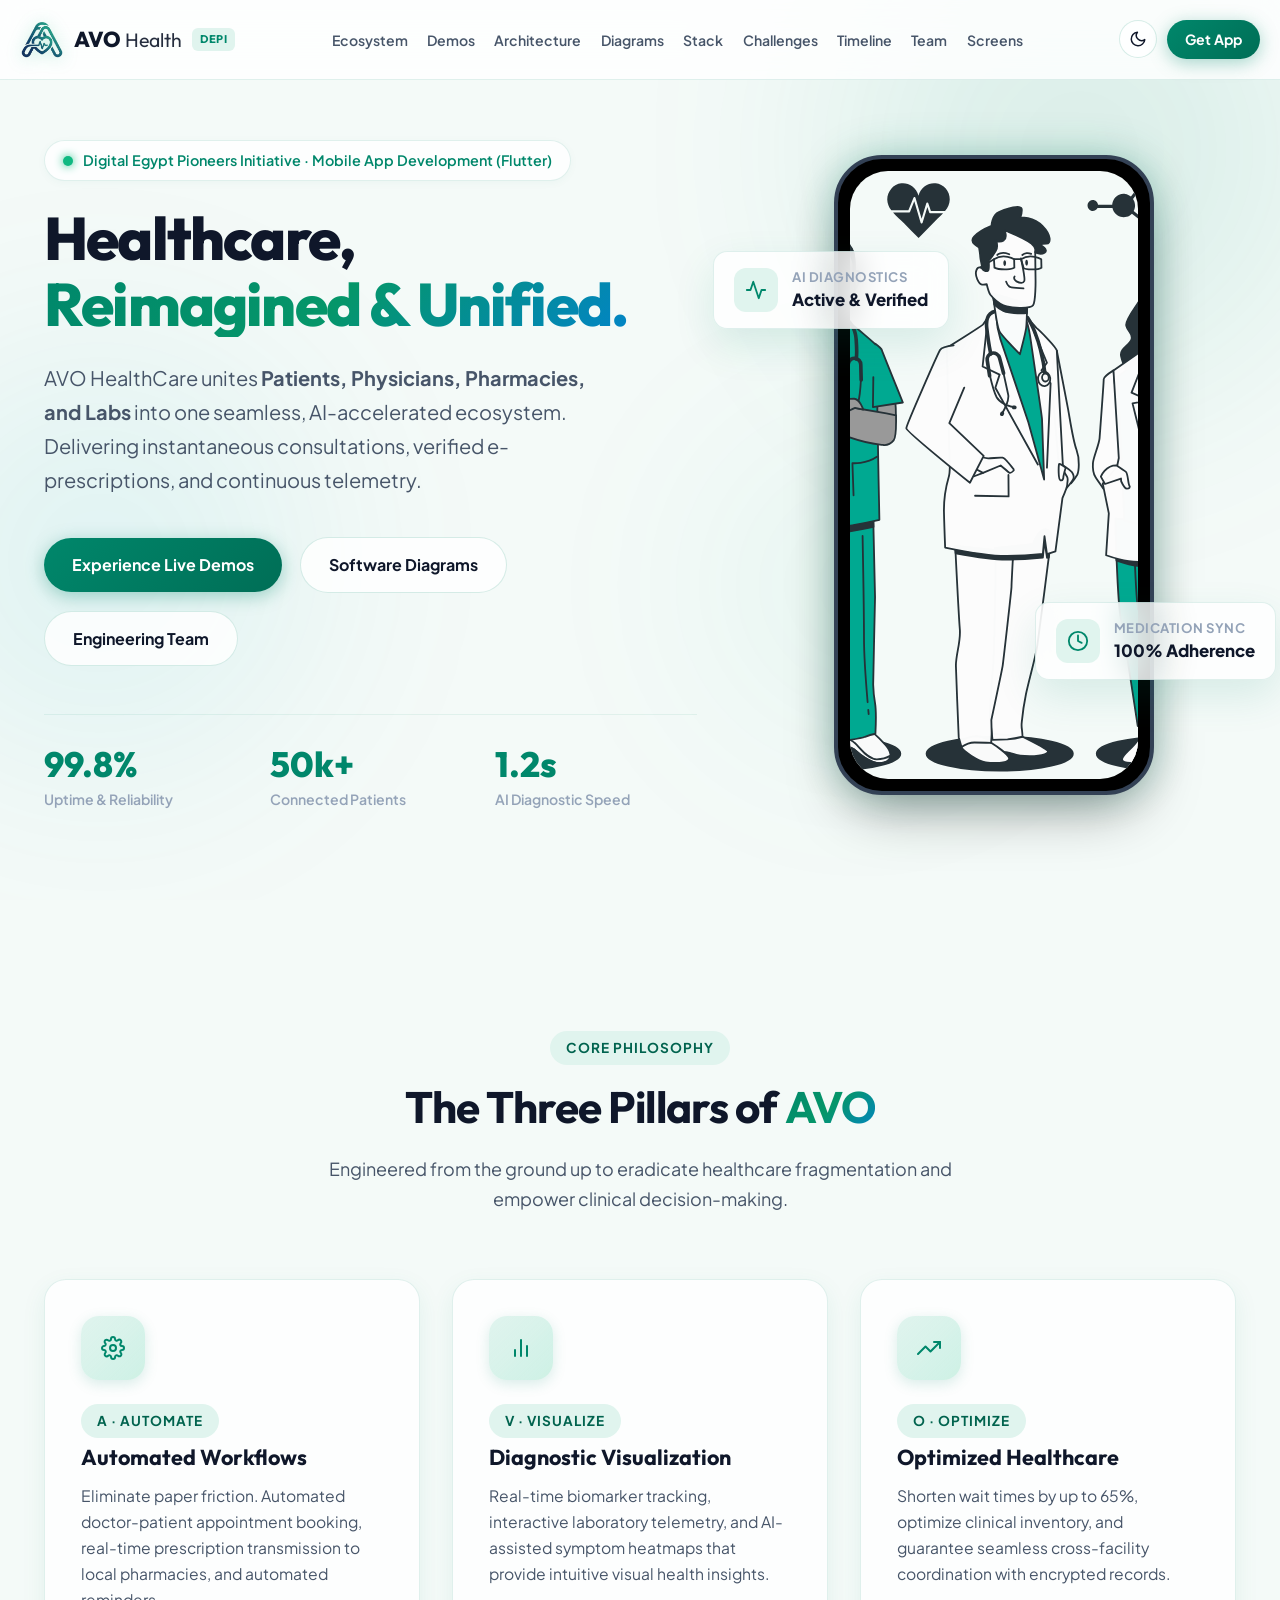
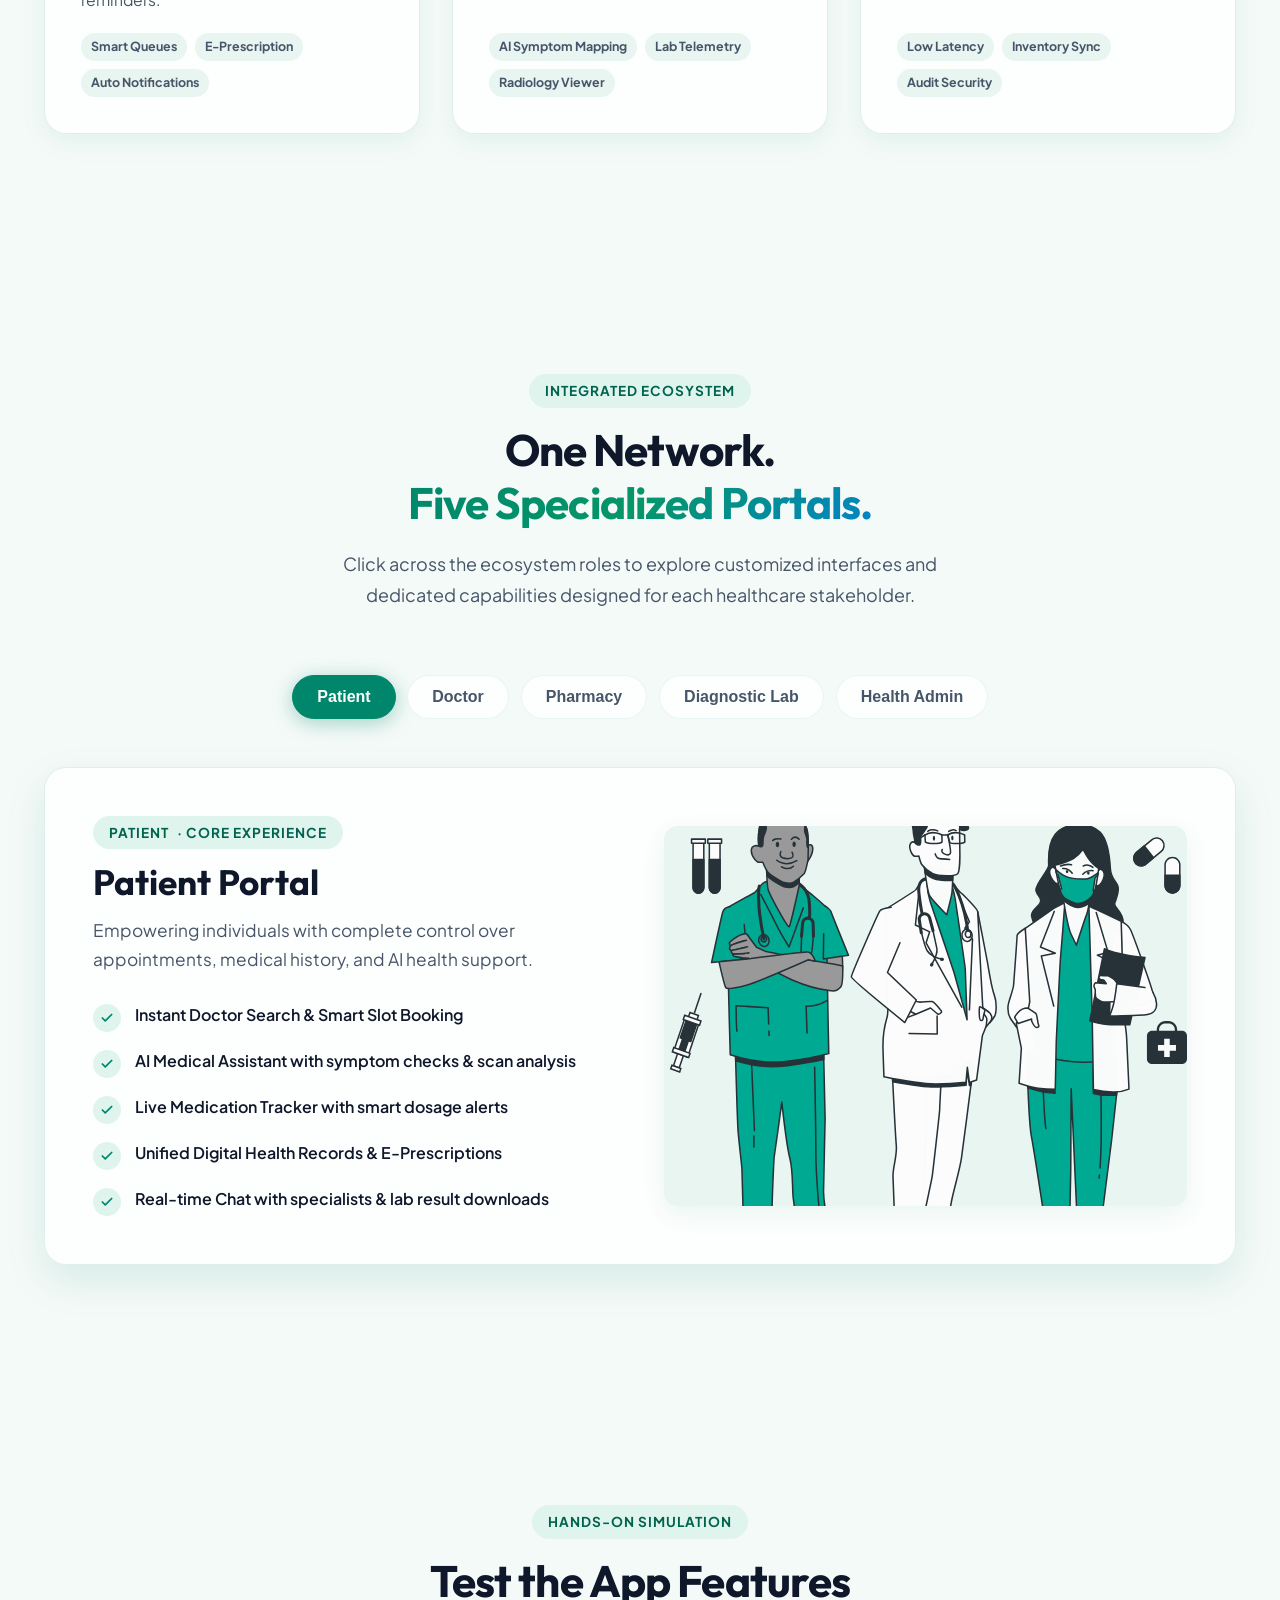
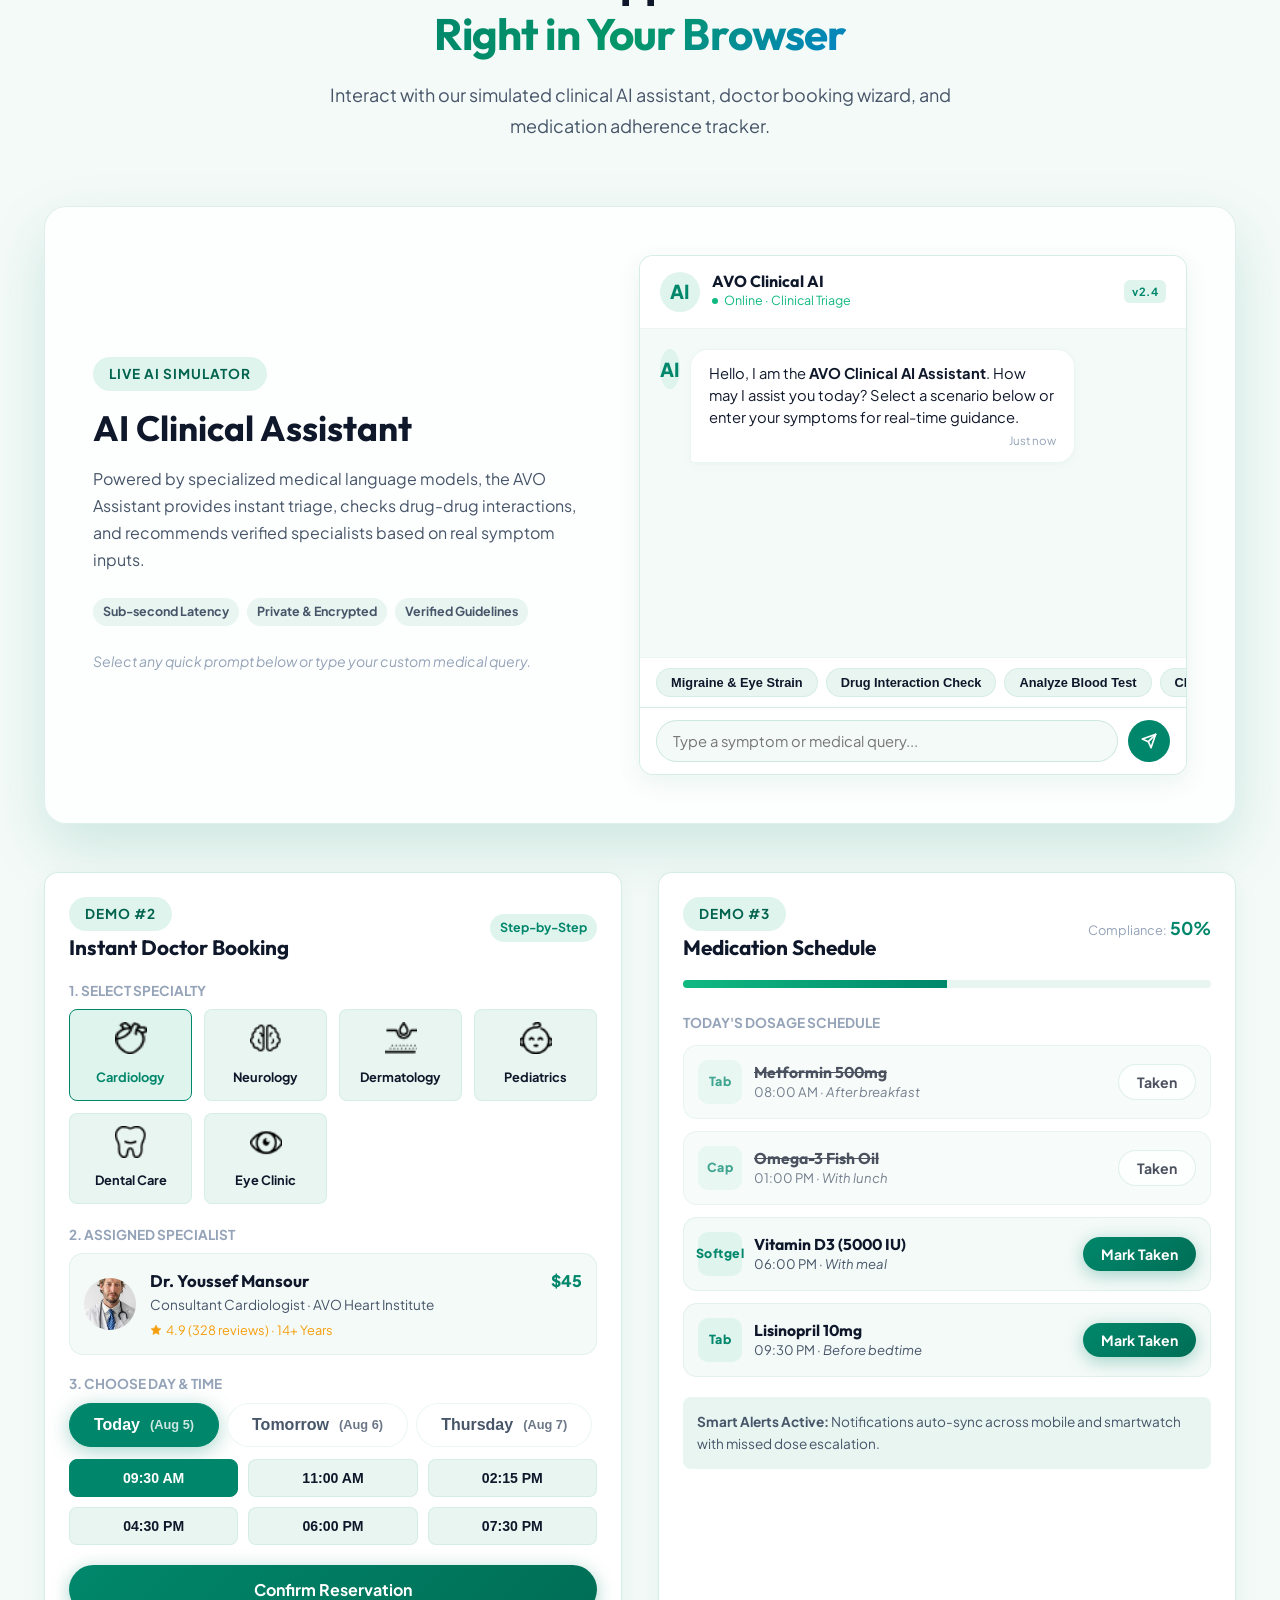
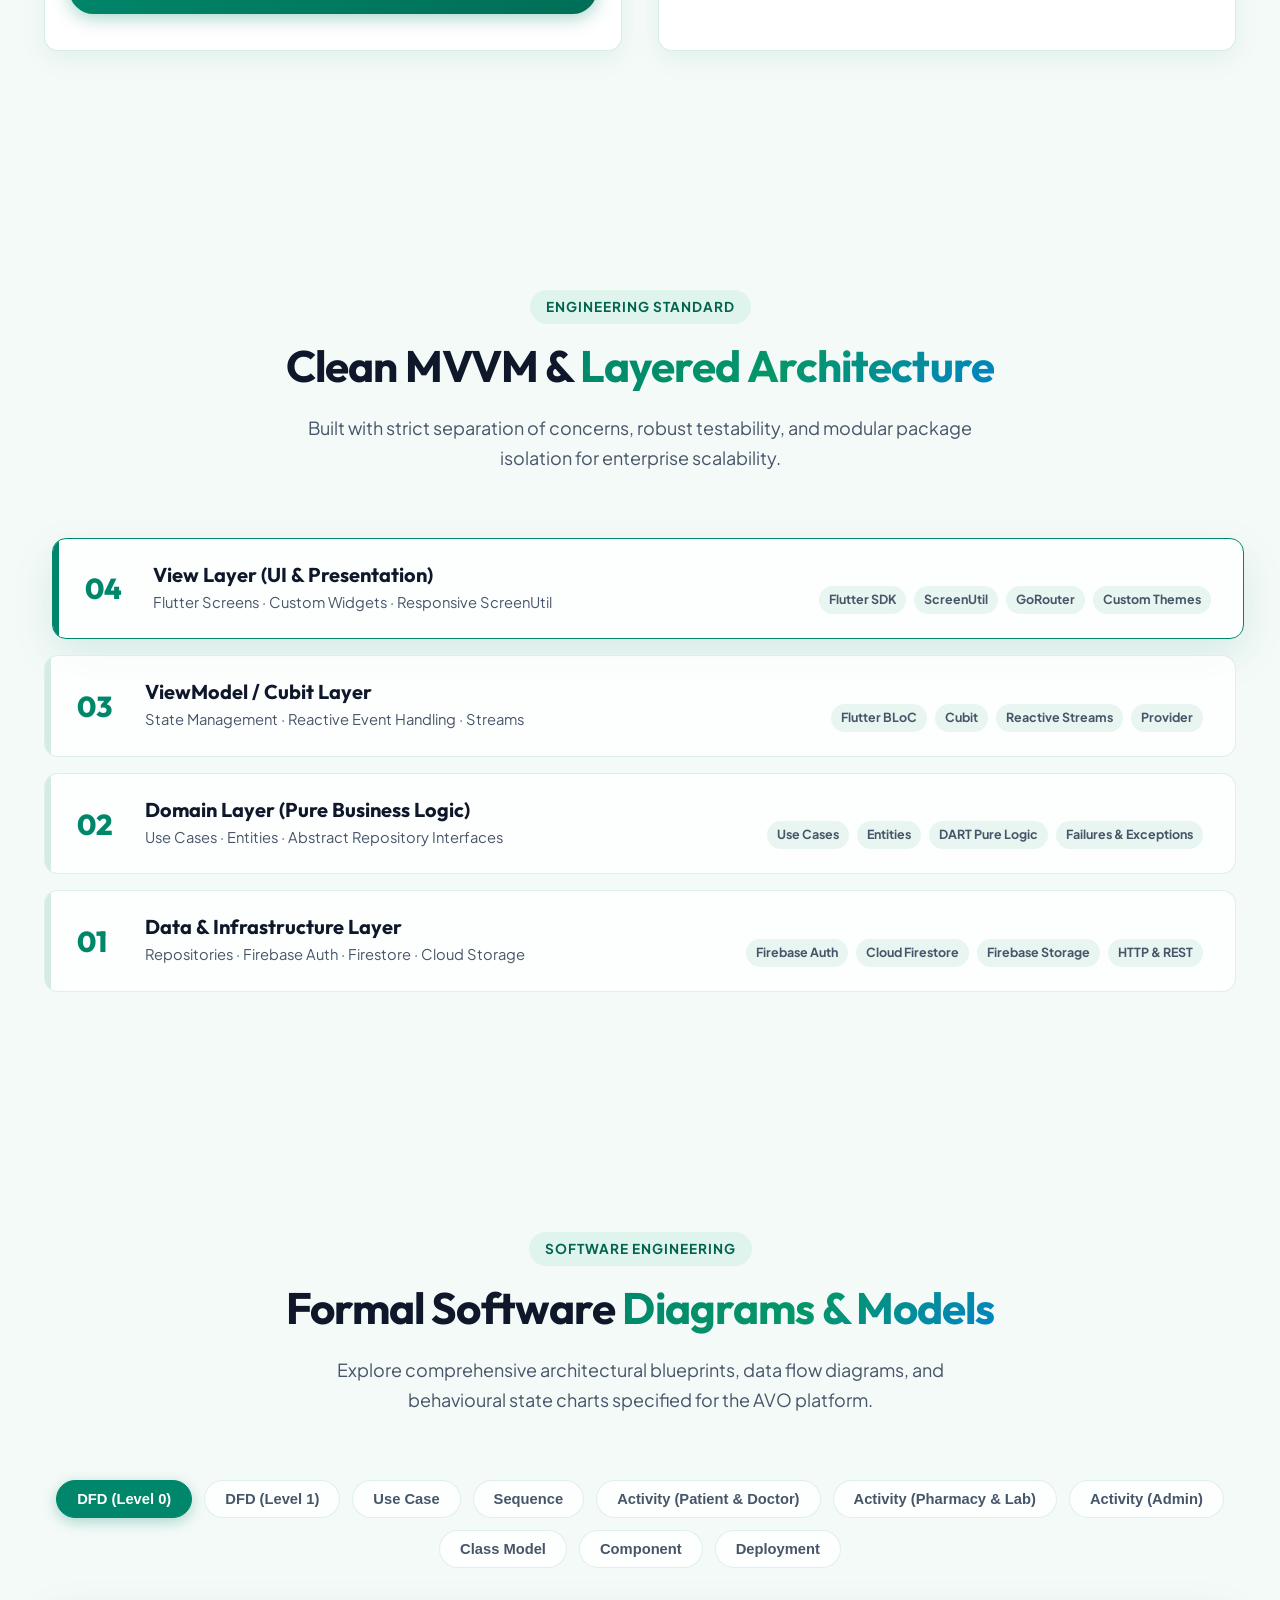
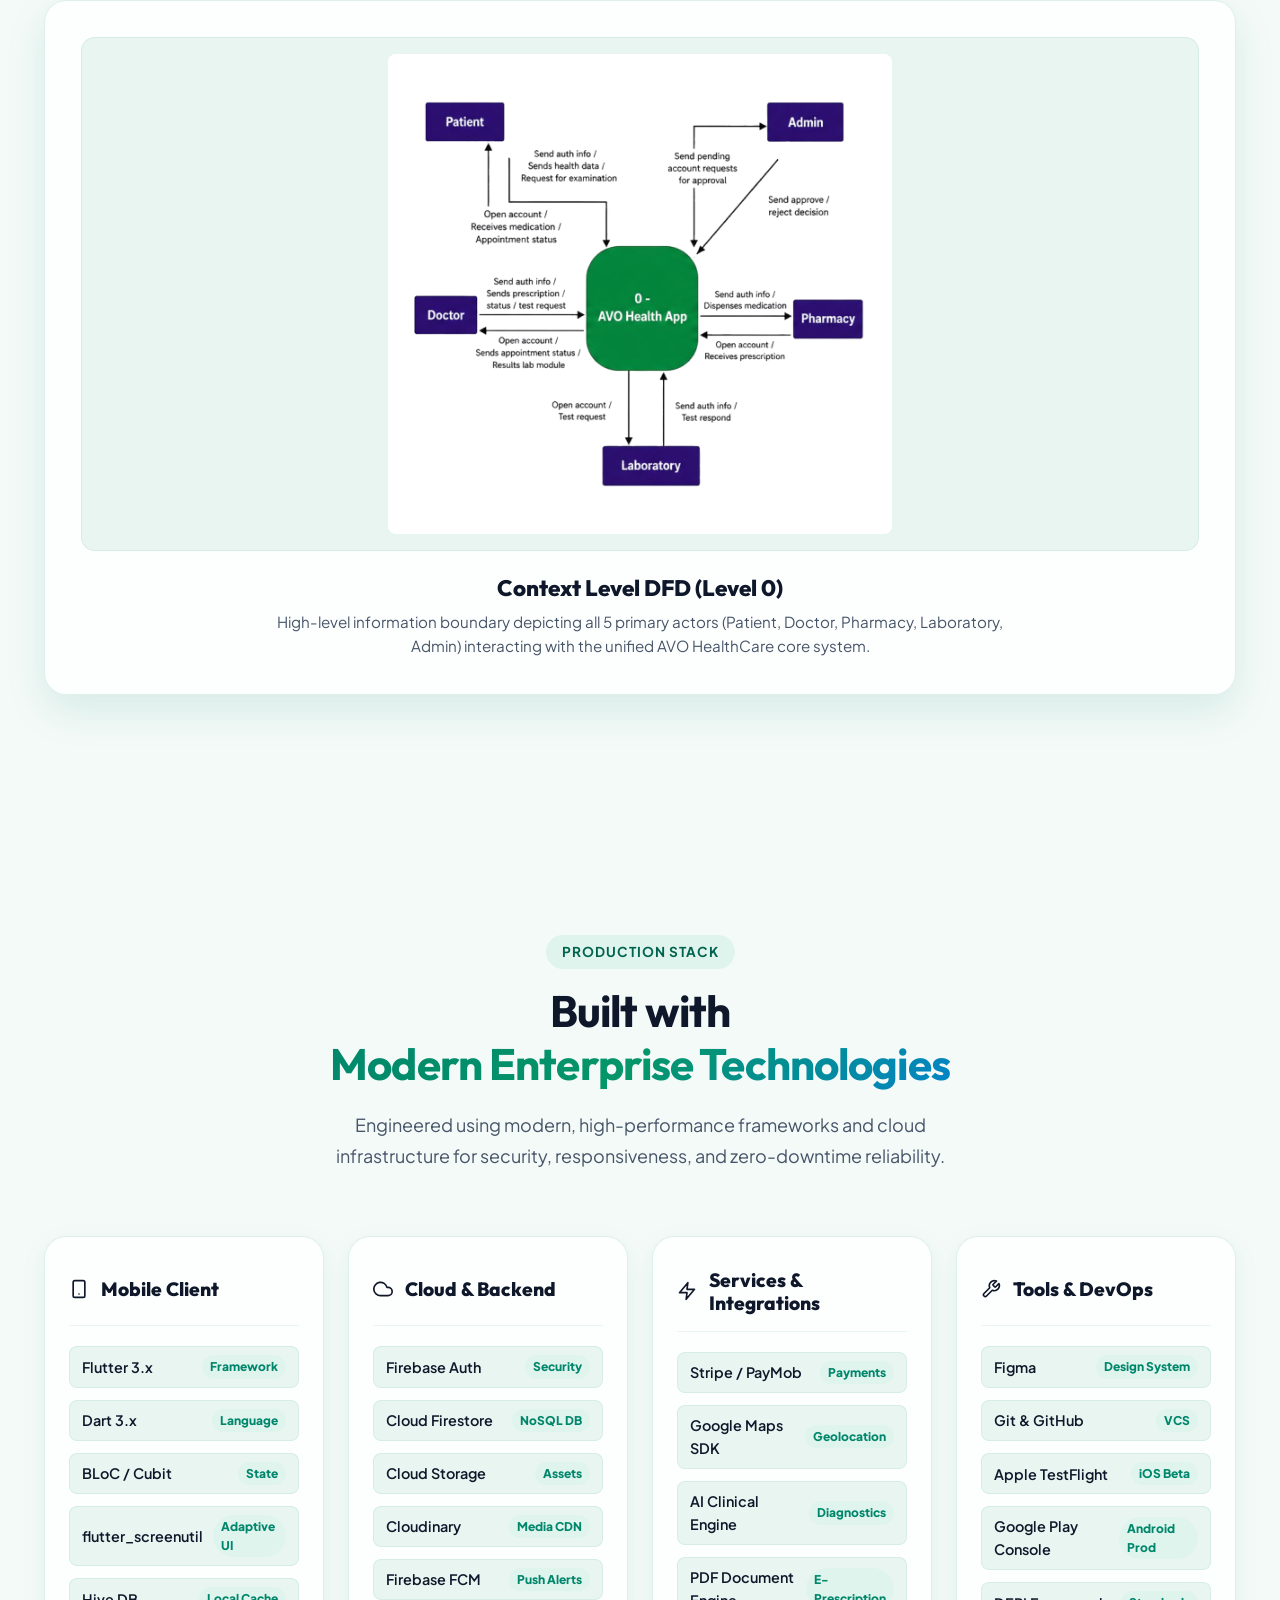
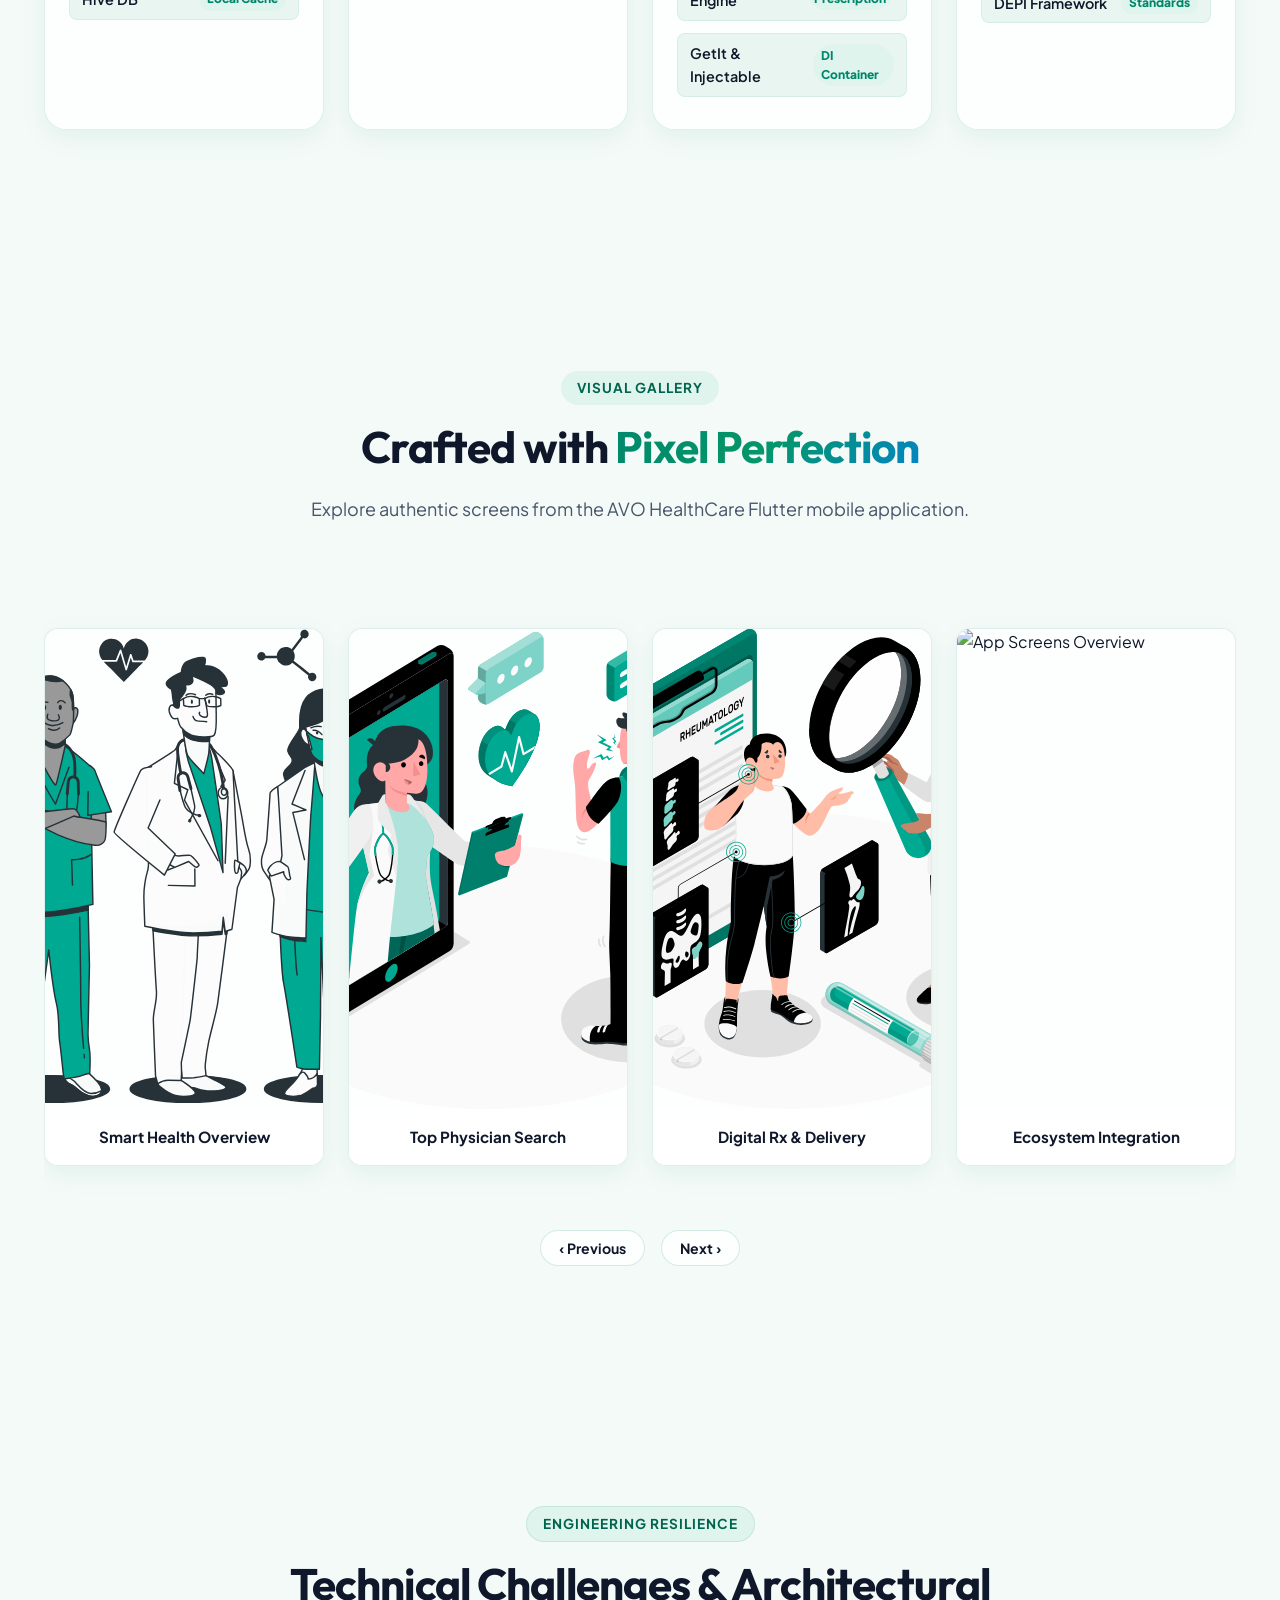
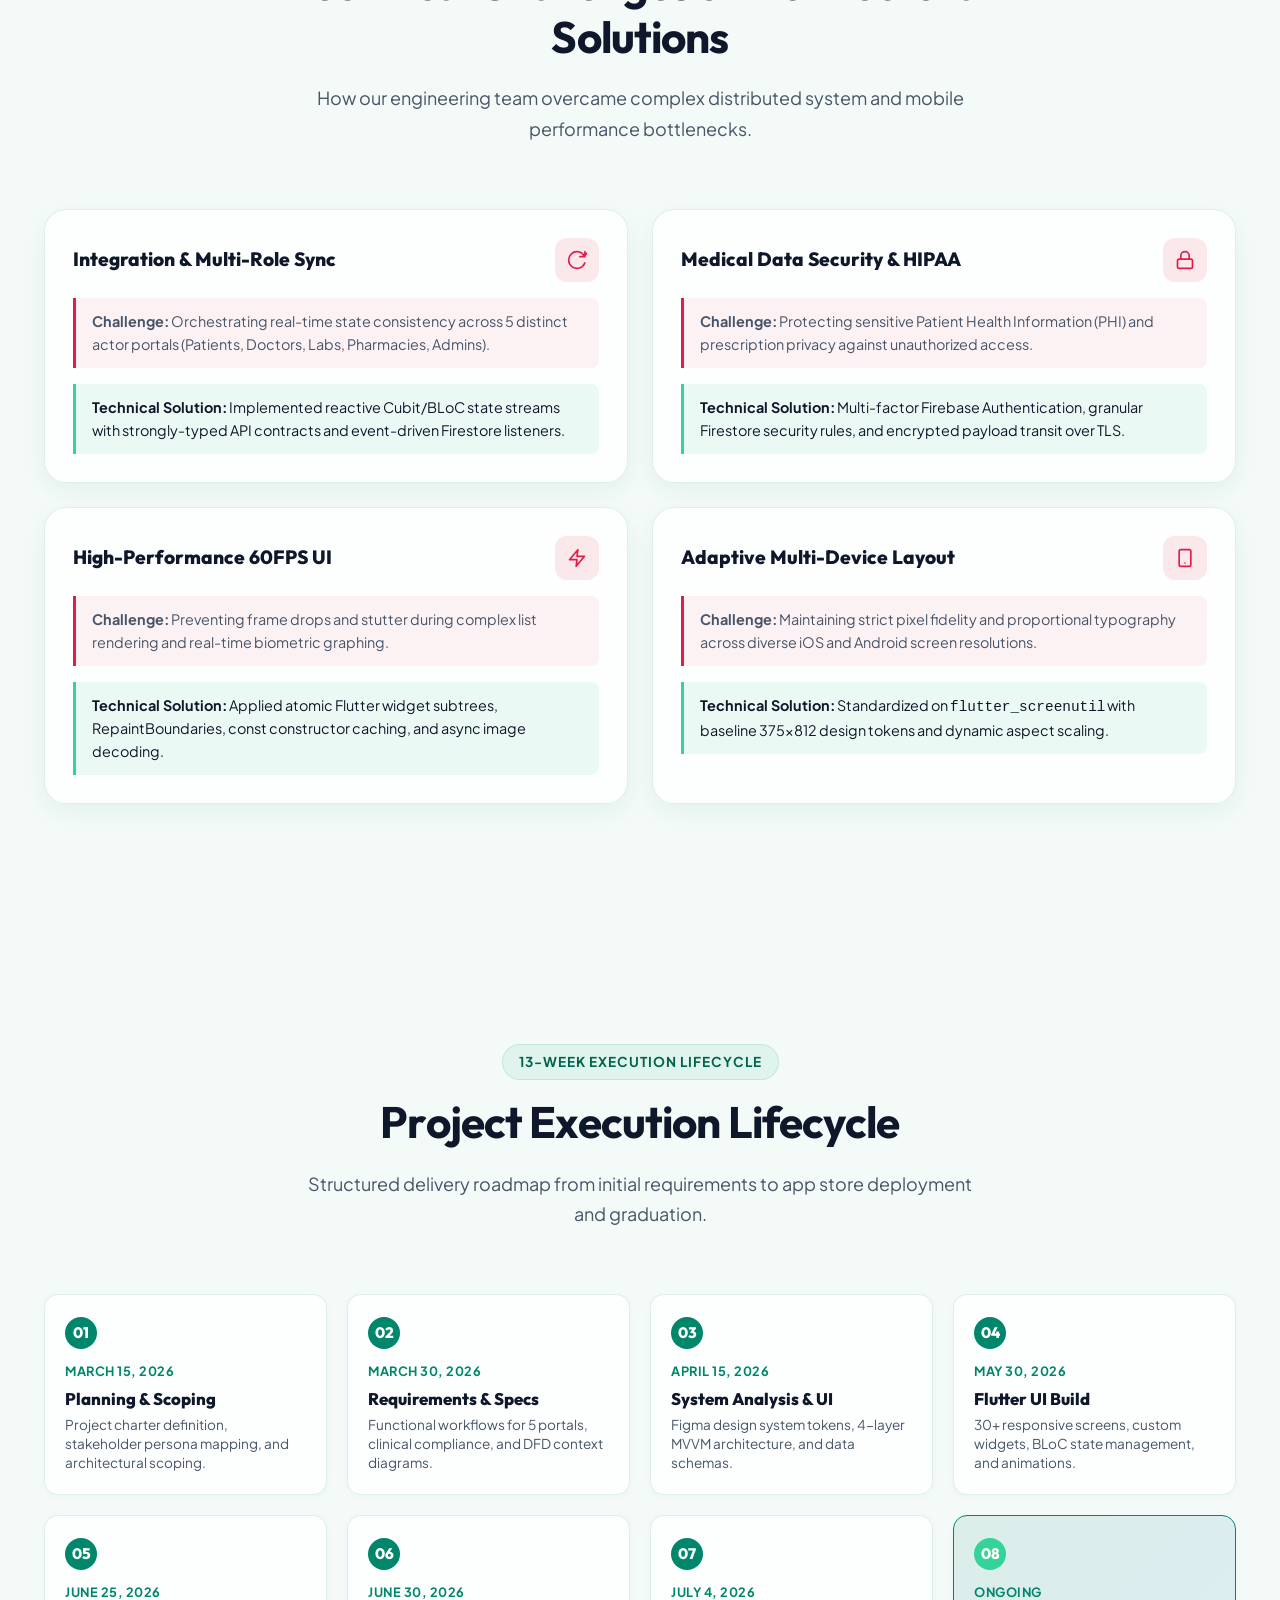
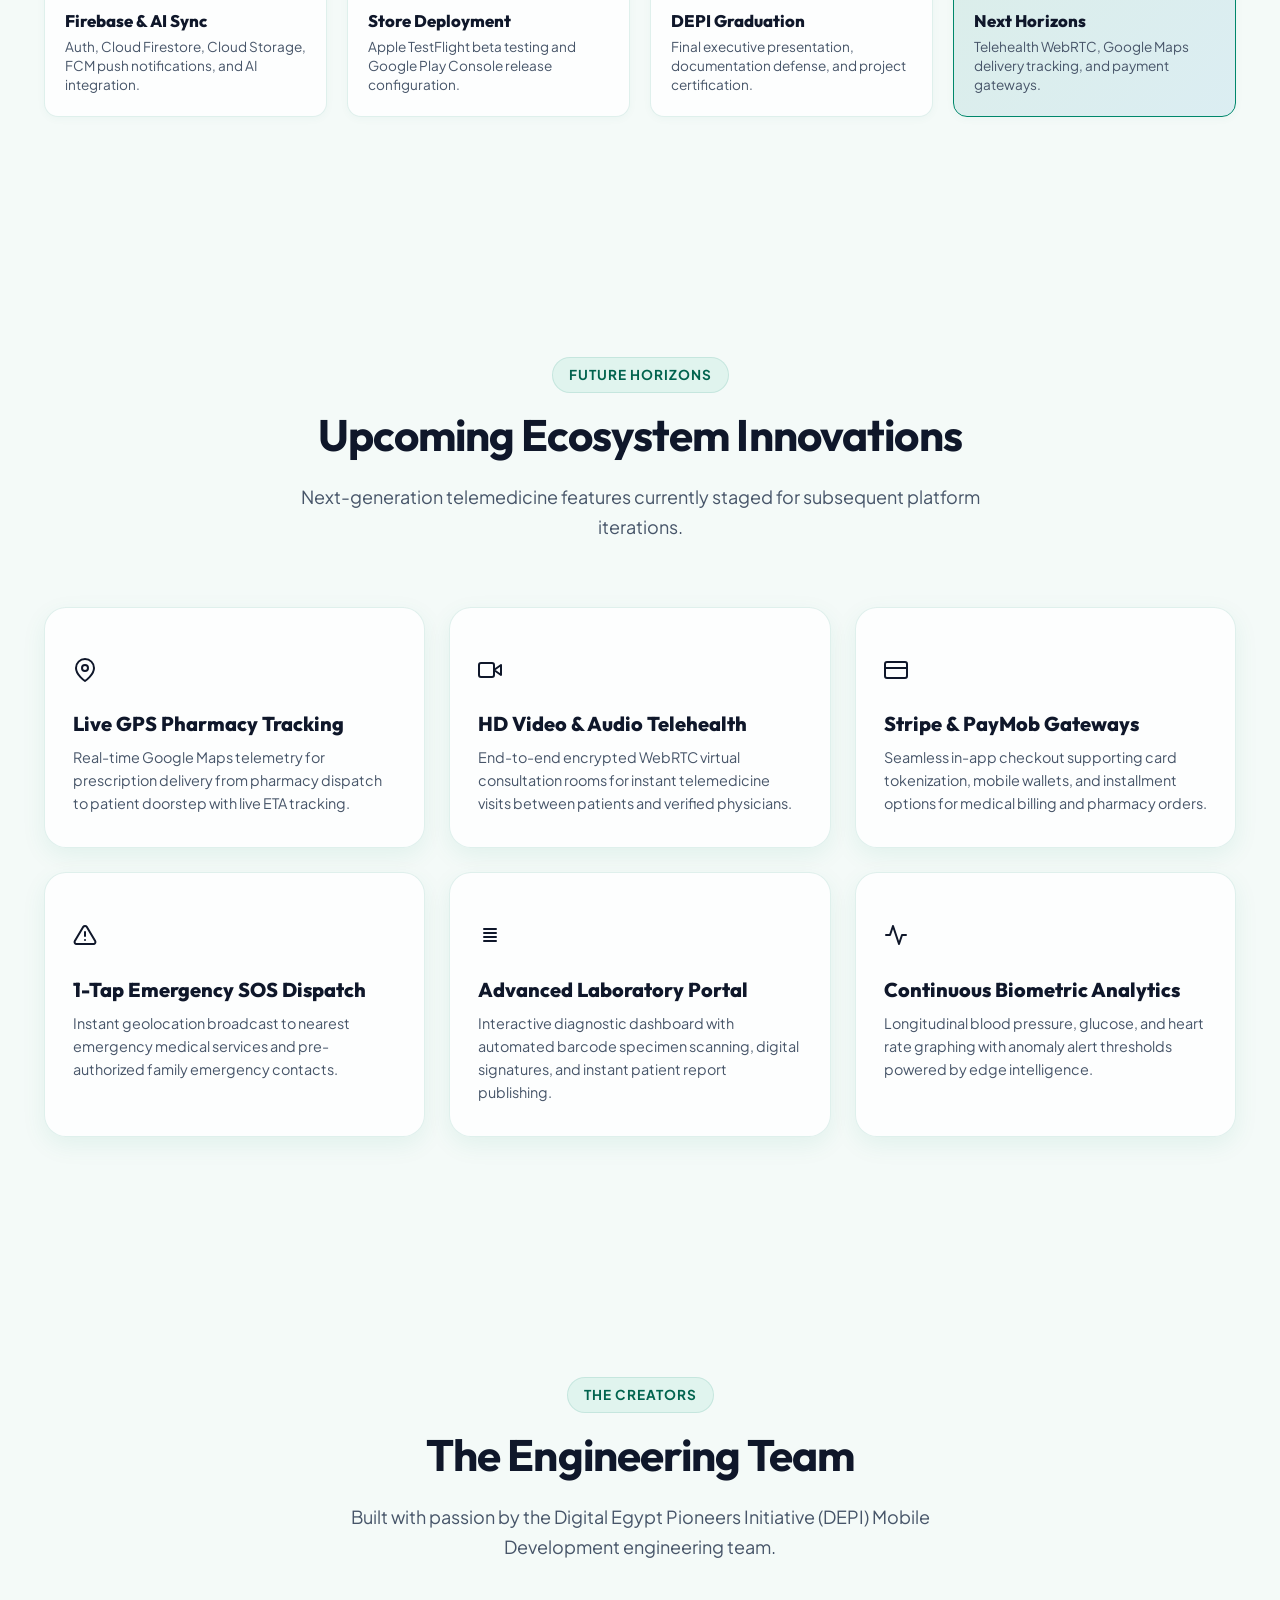
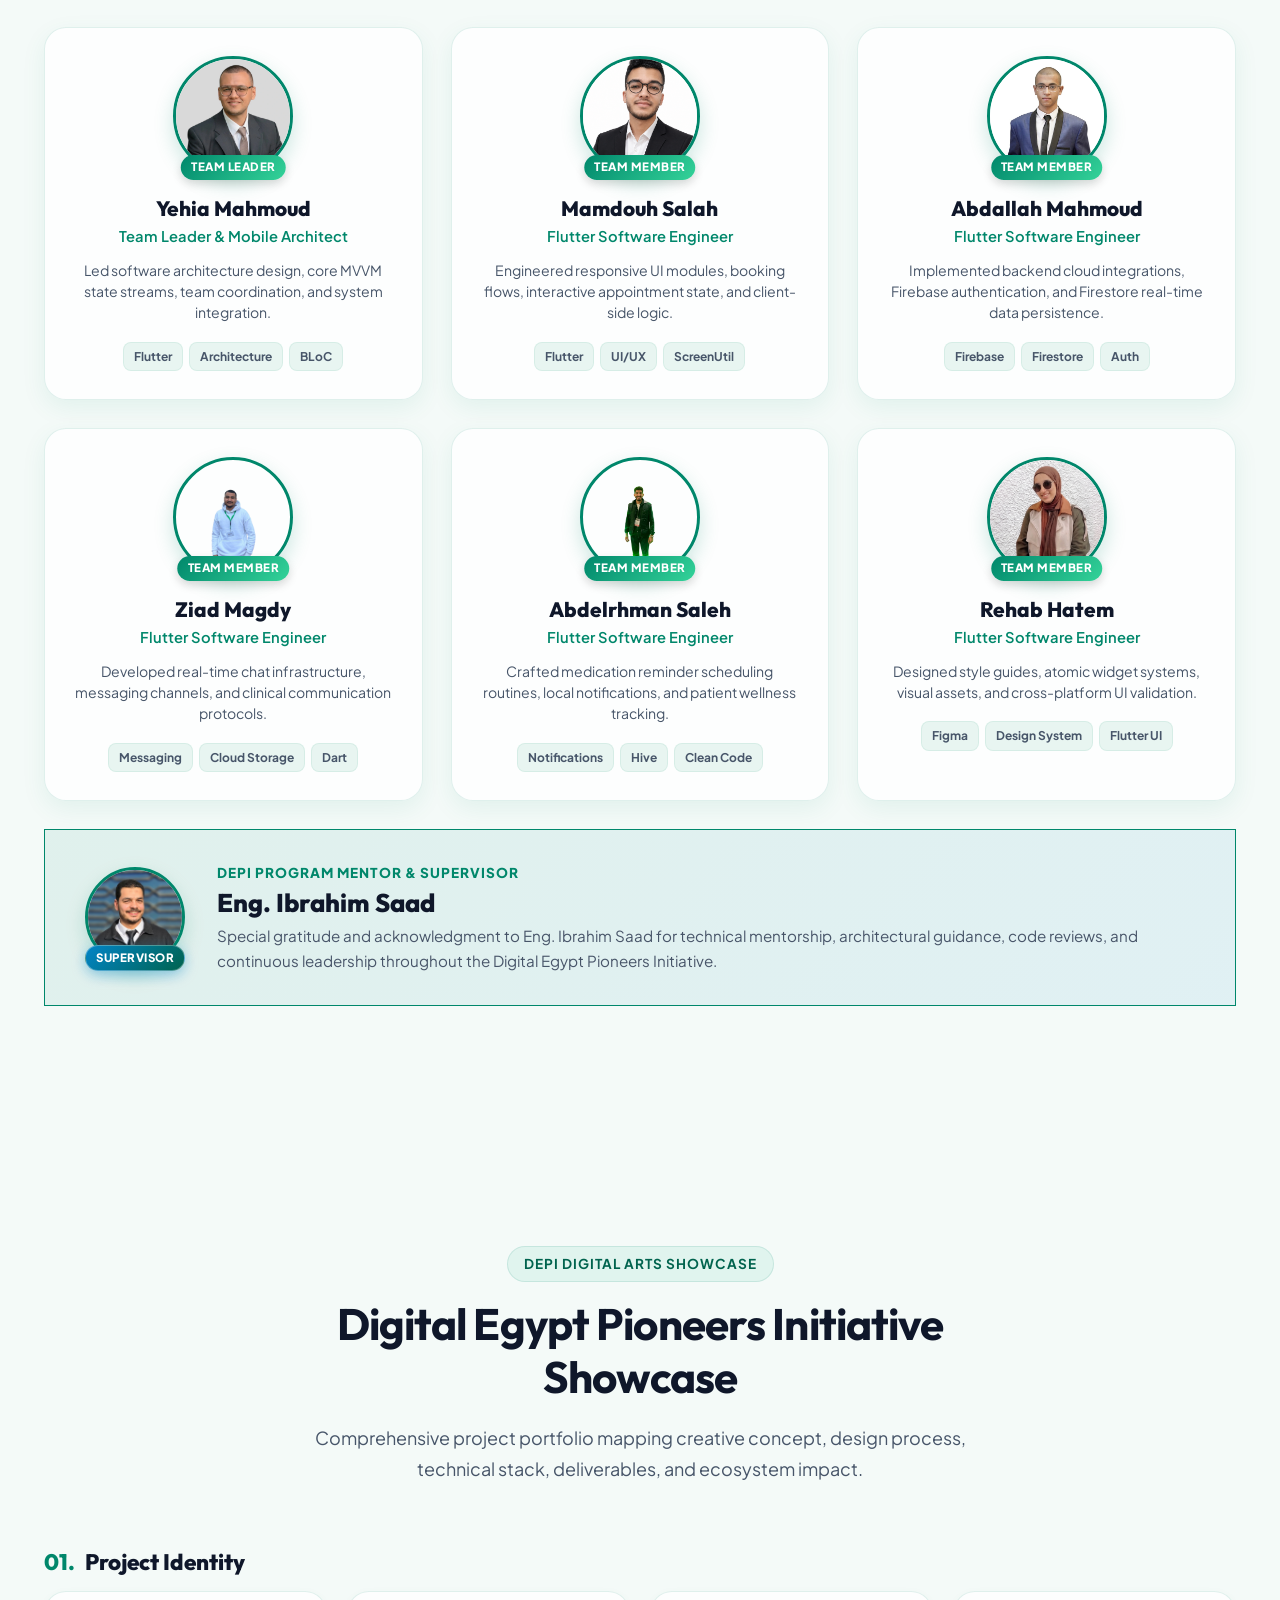
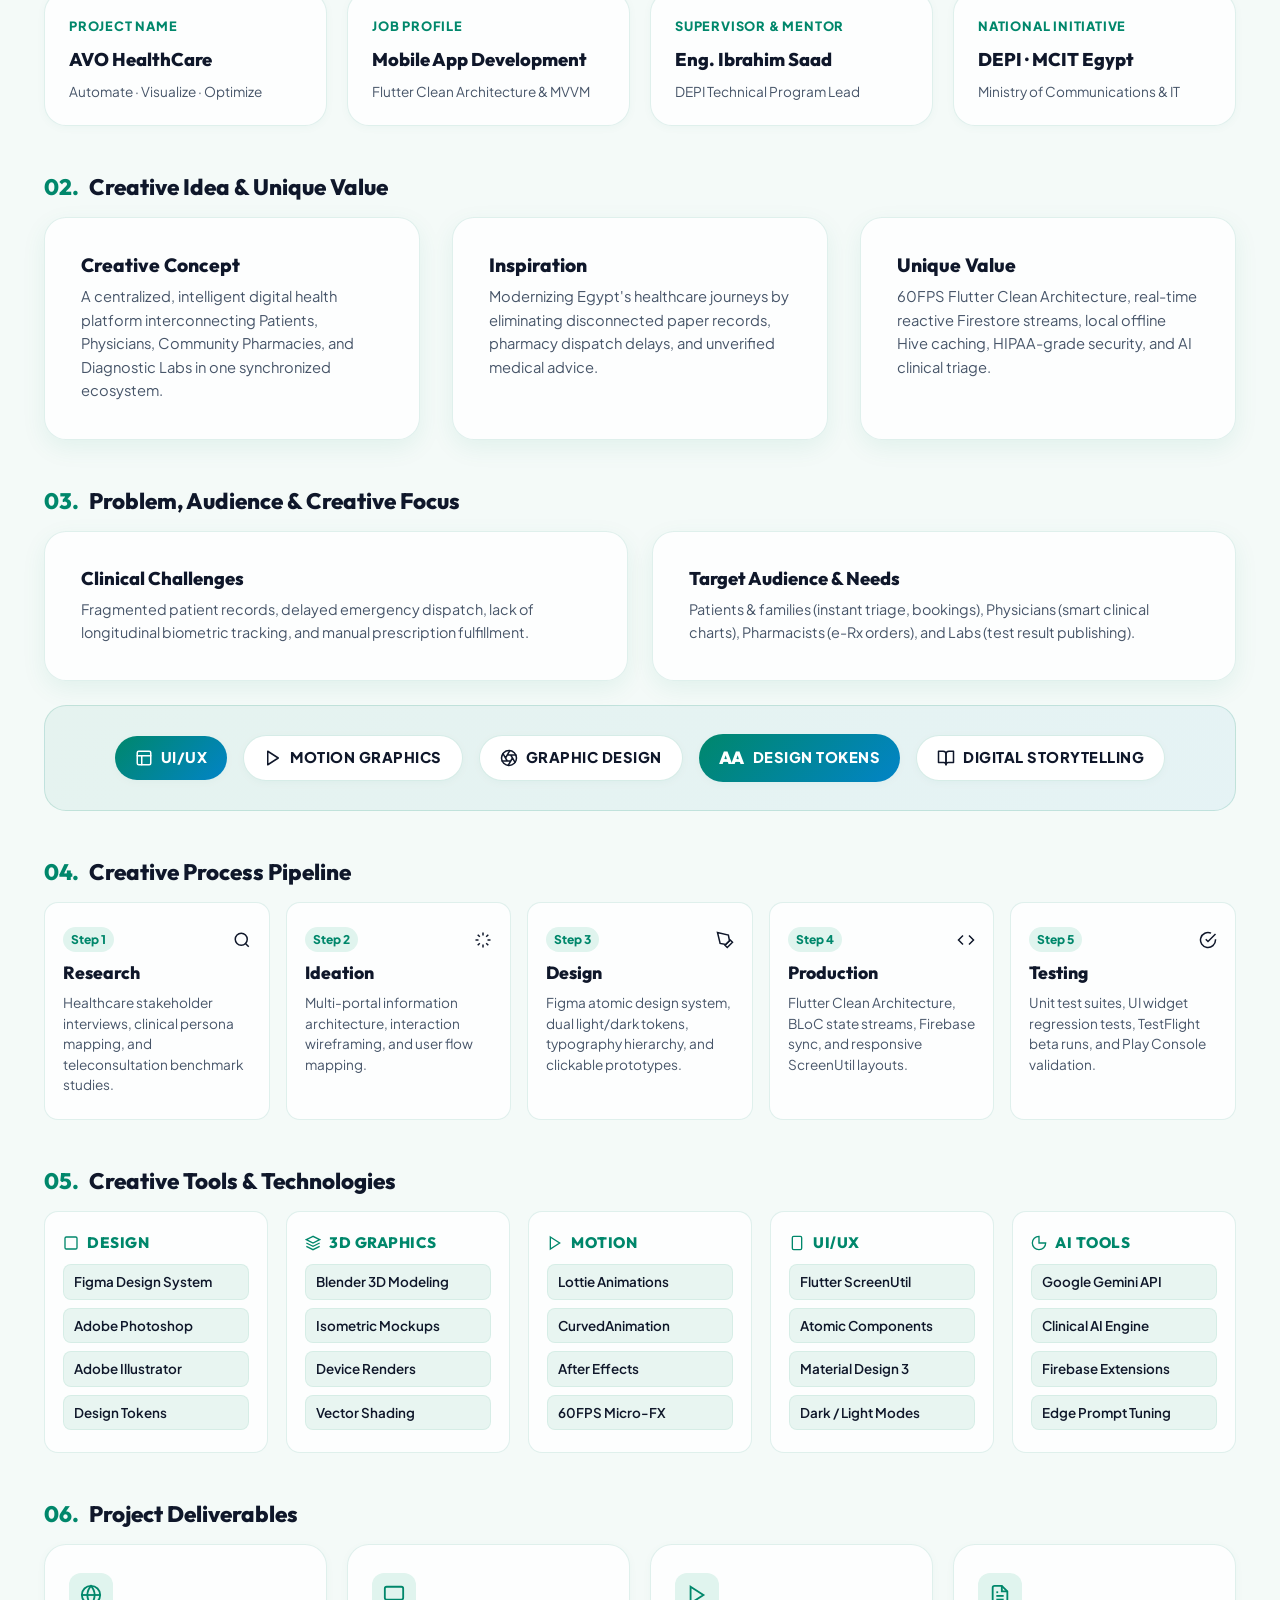
==== commit 55a82bde: "fix(brand): crop logo tightly, remove solid white box background with clean alpha transparency" ====
--- a/avo_website/index.html
+++ b/avo_website/index.html
@@ -1474,8 +1474,8 @@
       <div class="footer-grid">
         <div class="footer-brand">
           <a href="#hero" style="display: flex; align-items: center; gap: 10px; margin-bottom: 12px; text-decoration: none; color: inherit;">
-            <img src="./assets/imgs/logo/logo.png" alt="AVO Logo" style="height: 36px;" />
-            <h3 style="margin: 0;">AVO HealthCare</h3>
+            <img src="./assets/imgs/logo/logo.png" alt="AVO Logo" style="height: 36px; width: auto; object-fit: contain;" />
+            <h3 style="margin: 0; font-family: var(--font-heading);">AVO HealthCare</h3>
           </a>
           <p>
             An integrated, intelligent digital health platform built on Flutter Clean Architecture and reactive MVVM paradigms.
--- a/avo_website/css/main.css
+++ b/avo_website/css/main.css
@@ -273,6 +273,13 @@
   height: 38px;
   width: auto;
   object-fit: contain;
+  display: block;
+  filter: drop-shadow(0 2px 8px rgba(16, 185, 129, 0.25));
+  transition: transform 0.25s ease;
+}
+
+.brand-logo:hover {
+  transform: scale(1.05);
 }
 
 .brand-badge {
